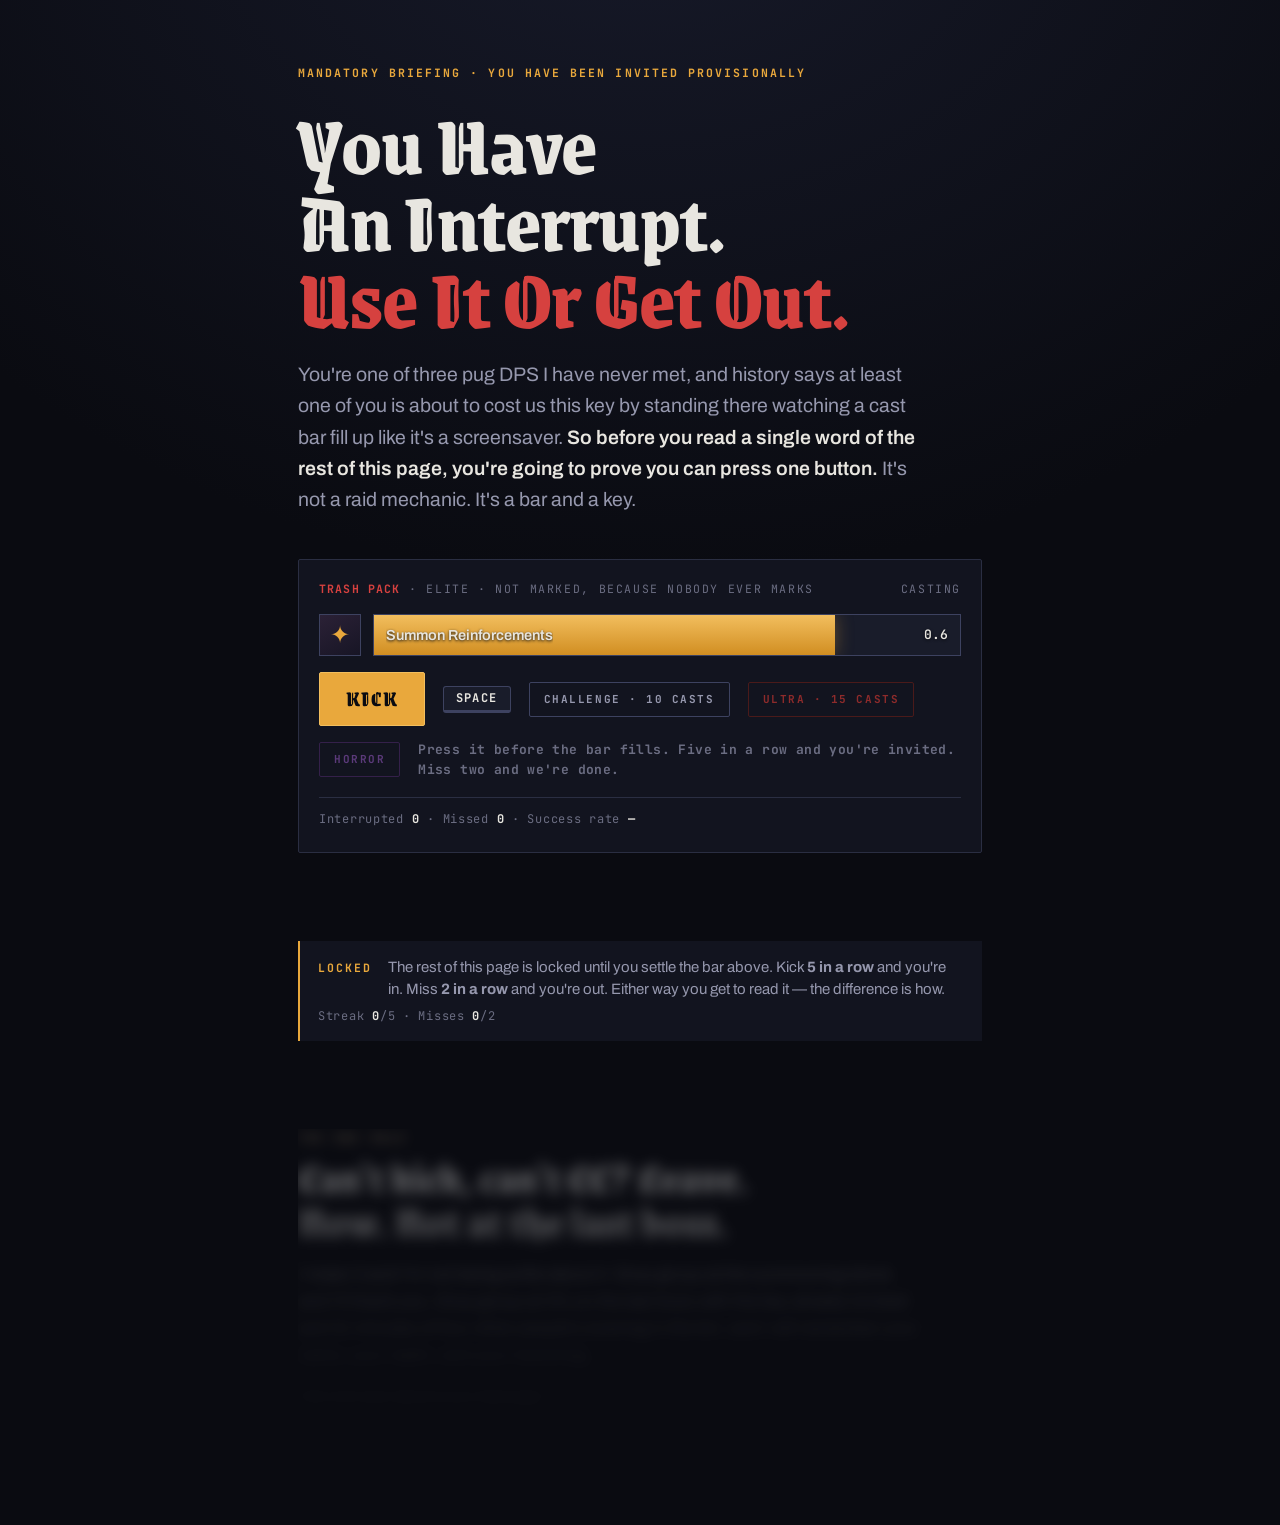
==== kick/index.html @ 60cafc43 "Teleport zvuk na blink maga Original je bio 2.47s ogg - predug za zvuk koji ide na svaki klik, a Saf" ====
<!doctype html>
<html lang="en">
<head>
<meta charset="utf-8">
<meta name="viewport" content="width=device-width, initial-scale=1">
<meta name="robots" content="noindex, nofollow">
<meta name="description" content="Mandatory pre-key briefing for pug DPS. Interrupt the cast bar, learn your kick, or leave the group.">
<meta name="theme-color" content="#0A0B11">
<meta property="og:type" content="website">
<meta property="og:title" content="Kick or Leave">
<meta property="og:description" content="You have an interrupt. Use it or get out. Mandatory pre-key briefing.">
<meta property="og:url" content="https://kai-sol.com/kick/">
<meta name="twitter:card" content="summary">
<title>Kick or Leave</title>
<link rel="preconnect" href="https://fonts.googleapis.com">
<link rel="preconnect" href="https://fonts.gstatic.com" crossorigin>
<link rel="stylesheet" href="https://fonts.googleapis.com/css2?family=Archivo:wght@400;500;600;700&family=Grenze+Gotisch:wght@600;800&family=JetBrains+Mono:wght@400;700&display=swap">

<style>
  :root{
    --ink:#0A0B11;
    --panel:#12141F;
    --panel-2:#191C2A;
    --line:#2A2E42;
    --line-hot:#3D4260;
    --text:#E8E6E0;
    --dim:#9698AE;
    --dimmer:#6B6D82;
    --amber:#E9A83C;
    --red:#D6413F;
    --green:#58C08A;
    --violet:#9A6FE0;

    --display:"Grenze Gotisch", "Trajan Pro", Georgia, serif;
    --body:"Archivo", "Segoe UI", Helvetica, Arial, sans-serif;
    --mono:"JetBrains Mono", "Consolas", ui-monospace, monospace;

    --wrap:74ch;
  }

  *{box-sizing:border-box}

  body{
    margin:0;
    background:
      radial-gradient(120% 80% at 50% -10%, #171A2A 0%, rgba(23,26,42,0) 60%),
      var(--ink);
    color:var(--text);
    font-family:var(--body);
    font-size:17px;
    line-height:1.6;
    -webkit-font-smoothing:antialiased;
  }

  .page{
    max-width:var(--wrap);
    margin:0 auto;
    padding:clamp(28px,6vw,64px) clamp(18px,5vw,28px) 96px;
    display:flex;
    flex-direction:column;
    gap:clamp(52px,9vw,88px);
  }

  .eyebrow{
    font-family:var(--mono);
    font-size:11.5px;
    font-weight:700;
    letter-spacing:.18em;
    text-transform:uppercase;
    color:var(--amber);
    margin:0;
  }

  h1{
    font-family:var(--display);
    font-weight:800;
    font-size:clamp(44px,10.5vw,84px);
    line-height:.92;
    letter-spacing:-.01em;
    text-wrap:balance;
    margin:.28em 0 0;
  }
  h1 .beg{color:var(--red)}

  h2{
    font-family:var(--display);
    font-weight:800;
    font-size:clamp(30px,6vw,44px);
    line-height:1;
    text-wrap:balance;
    margin:0;
  }

  .lede{
    font-size:clamp(17px,2.4vw,19.5px);
    color:var(--dim);
    max-width:58ch;
    margin:1.1em 0 0;
  }
  .lede strong{color:var(--text);font-weight:600}

  p{margin:1em 0 0}
  section > p:first-of-type{margin-top:.9em}

  .sec-head{display:flex;flex-direction:column;gap:.5em}
  .sec-lede{color:var(--dim);max-width:60ch}
  .sec-lede strong{color:var(--text);font-weight:600}

  /* ---------- shared panel chrome (sharp corners, WoW UI frame) ---------- */
  .panel{
    background:var(--panel);
    border:1px solid var(--line);
    border-radius:2px;
  }

  /* ---------- hero cast simulator ---------- */
  .sim{
    margin-top:clamp(30px,6vw,44px);
    padding:20px 20px 22px;
    display:flex;
    flex-direction:column;
    gap:16px;
  }
  .sim.hit{animation:shake .34s cubic-bezier(.36,.07,.19,.97)}
  @keyframes shake{
    10%,90%{transform:translateX(-2px)}
    30%,70%{transform:translateX(4px)}
    50%{transform:translateX(-5px)}
  }

  .caster{
    display:flex;
    align-items:baseline;
    justify-content:space-between;
    gap:14px;
    font-family:var(--mono);
    font-size:11.5px;
    letter-spacing:.14em;
    text-transform:uppercase;
    color:var(--dimmer);
  }
  .caster b{color:var(--red);font-weight:700;letter-spacing:.1em}

  .bar-row{display:flex;align-items:center;gap:12px}

  .glyph{
    flex:0 0 auto;
    width:42px;height:42px;
    border:1px solid var(--line-hot);
    background:linear-gradient(150deg,#2B2136,#171525);
    display:grid;place-items:center;
    font-family:var(--display);
    font-size:24px;
    color:var(--amber);
  }

  .bar{
    position:relative;
    flex:1 1 auto;
    height:42px;
    background:var(--panel-2);
    border:1px solid var(--line-hot);
    overflow:hidden;
  }
  .fill{
    position:absolute;inset:0 auto 0 0;
    width:0%;
    background:linear-gradient(180deg,#F2BE5E,#D18E22);
    box-shadow:0 0 18px rgba(233,168,60,.35);
  }
  .bar-label{
    position:absolute;inset:0;
    display:flex;align-items:center;justify-content:space-between;
    padding:0 12px;
    font-size:14.5px;
    font-weight:600;
    color:var(--text);
    gap:12px;
    text-shadow:0 1px 3px rgba(10,11,17,.95);
  }
  .bar-label .t{font-family:var(--mono);font-variant-numeric:tabular-nums;font-size:13px}
  .bar-label .n{overflow:hidden;text-overflow:ellipsis;white-space:nowrap}

  /* bar states recolor through the same tokens */
  .fill{transition:background .12s linear}
  .sim[data-state="interrupted"] .fill{
    background:linear-gradient(180deg,#6FD5A0,#3E9E6D);
    box-shadow:0 0 18px rgba(88,192,138,.35);
  }
  .sim[data-state="landed"] .fill{
    background:linear-gradient(180deg,#E3625F,#A82A28);
    box-shadow:0 0 22px rgba(214,65,63,.45);
  }
  .sim[data-state="done"] .bar{opacity:.5}
  .sim[data-state="done"] .bar-label{color:var(--dimmer)}
  .sim[data-state="done"] .glyph{opacity:.4}
  .sim[data-state="done"] .kick-btn{
    background:transparent;
    color:var(--dim);
    border-color:var(--line-hot);
    font-size:18px;
  }
  .sim[data-state="done"] .kick-btn:hover{
    background:transparent;
    color:var(--text);
    border-color:var(--amber);
  }

  .sim-foot{
    display:flex;
    flex-wrap:wrap;
    align-items:center;
    gap:14px 18px;
  }

  .kick-btn{
    font-family:var(--display);
    font-weight:800;
    font-size:22px;
    letter-spacing:.04em;
    padding:9px 26px 11px;
    color:#0A0B11;
    background:var(--amber);
    border:1px solid #F2BE5E;
    border-radius:2px;
    cursor:pointer;
    transition:transform .06s ease, background .15s ease;
  }
  .kick-btn:hover{background:#F2BE5E}
  .kick-btn:active{transform:translateY(1px)}
  .kick-btn:focus-visible{outline:2px solid var(--violet);outline-offset:3px}

  .verdict{
    font-family:var(--mono);
    font-size:13px;
    font-weight:700;
    letter-spacing:.03em;
    line-height:1.5;
    color:var(--dimmer);
    flex:1 1 260px;
    min-height:1.5em;
  }
  .verdict.good{color:var(--green)}
  .verdict.bad{color:var(--red)}

  .tally{
    font-family:var(--mono);
    font-size:12px;
    letter-spacing:.06em;
    color:var(--dimmer);
    font-variant-numeric:tabular-nums;
    border-top:1px solid var(--line);
    padding-top:12px;
    margin-top:2px;
  }
  .tally b{color:var(--text);font-weight:700}
  .tally .rate-bad{color:var(--red)}

  kbd{
    display:inline-block;
    font-family:var(--mono);
    font-size:12px;
    font-weight:700;
    letter-spacing:.12em;
    padding:5px 12px 6px;
    color:var(--text);
    background:var(--panel-2);
    border:1px solid var(--line-hot);
    border-bottom-width:3px;
    border-radius:3px;
    line-height:1;
  }

  /* ---------- full-screen fail takeover ---------- */
  .boot{
    position:fixed;
    inset:0;
    z-index:50;
    display:none;
    place-items:center;
    padding:24px;
    background:
      radial-gradient(90% 70% at 50% 40%, rgba(122,20,19,.55) 0%, rgba(10,11,17,.97) 70%),
      var(--ink);
    backdrop-filter:blur(3px);
  }
  .boot.on{display:grid;animation:bootin .22s ease-out}
  @keyframes bootin{from{opacity:0}to{opacity:1}}

  .boot-inner{max-width:56ch;text-align:center}
  .boot-eyebrow{
    font-family:var(--mono);
    font-size:11.5px;
    font-weight:700;
    letter-spacing:.24em;
    text-transform:uppercase;
    color:var(--red);
    margin:0;
  }
  .boot h2{
    font-family:var(--display);
    font-weight:800;
    font-size:clamp(52px,15vw,124px);
    line-height:.86;
    color:#F2605D;
    margin:.16em 0 0;
    text-shadow:0 0 40px rgba(214,65,63,.4);
  }
  .boot p{color:var(--dim);font-size:17px;line-height:1.55;margin:1.1em 0 0}
  .boot p strong{color:var(--text);font-weight:600}
  .boot .small{font-size:14.5px;color:var(--dimmer)}
  .boot-btn{
    margin-top:26px;
    font-family:var(--display);
    font-weight:800;
    font-size:21px;
    letter-spacing:.03em;
    padding:9px 26px 11px;
    color:var(--text);
    background:transparent;
    border:1px solid var(--line-hot);
    border-radius:2px;
    cursor:pointer;
    transition:border-color .15s ease,color .15s ease;
  }
  .boot-btn:hover{border-color:var(--red);color:#F2605D}
  .boot-btn:focus-visible{outline:2px solid var(--violet);outline-offset:3px}

  /* ---------- challenge mode ---------- */
  .chal-btn{
    font-family:var(--mono);
    font-size:11px;
    font-weight:700;
    letter-spacing:.14em;
    text-transform:uppercase;
    padding:9px 14px 10px;
    background:transparent;
    color:var(--dim);
    border:1px solid var(--line-hot);
    border-radius:2px;
    cursor:pointer;
    transition:color .18s ease, border-color .18s ease;
  }
  .chal-btn:hover{color:var(--text);border-color:var(--violet)}
  .chal-btn:focus-visible{outline:2px solid var(--violet);outline-offset:3px}
  .chal-btn.on{color:var(--red);border-color:var(--red)}

  .sim[data-state="waiting"] .bar{opacity:.4}
  .sim[data-state="waiting"] .bar-label{color:var(--dimmer)}
  .sim[data-state="waiting"] .glyph{opacity:.3}

  .boot.chal{
    background:
      radial-gradient(90% 70% at 50% 40%, rgba(70,52,18,.6) 0%, rgba(10,11,17,.97) 70%),
      var(--ink);
  }
  .boot.chal .boot-eyebrow{color:var(--amber)}
  .boot.chal h2{font-size:clamp(40px,11vw,86px)}
  .boot.chal h2.good{color:#7BE0AC;text-shadow:0 0 40px rgba(88,192,138,.4)}
  .boot.chal h2.mid{color:var(--amber);text-shadow:0 0 40px rgba(233,168,60,.4)}
  .boot.chal h2.bad{color:#F2605D;text-shadow:0 0 40px rgba(214,65,63,.4)}
  .boot.chal .boot-btn:hover{border-color:var(--amber);color:var(--amber)}

  .res{
    display:grid;
    grid-template-columns:repeat(4,1fr);
    gap:1px;
    background:var(--line);
    border:1px solid var(--line);
    margin-top:26px;
  }
  .res-cell{
    background:var(--panel);
    padding:14px 10px 15px;
    display:flex;flex-direction:column;gap:5px;
  }
  .res-n{
    font-family:var(--display);
    font-weight:800;
    font-size:clamp(21px,4.4vw,30px);
    line-height:1;
    color:var(--text);
    font-variant-numeric:tabular-nums;
  }
  .res-l{
    font-family:var(--mono);
    font-size:9.5px;
    letter-spacing:.13em;
    text-transform:uppercase;
    color:var(--dimmer);
    line-height:1.4;
  }
  @media (max-width:520px){.res{grid-template-columns:repeat(2,1fr)}}

  .chal-actions{display:flex;flex-wrap:wrap;gap:14px 20px;align-items:center;justify-content:center;margin-top:24px}

  /* ================= ULTRA HARD MODE ================= */
  .ultra-btn{
    font-family:var(--mono);
    font-size:11px;
    font-weight:700;
    letter-spacing:.14em;
    text-transform:uppercase;
    padding:9px 14px 10px;
    background:transparent;
    color:#8E2B2B;
    border:1px solid #4A1A1A;
    border-radius:2px;
    cursor:pointer;
    transition:color .18s ease, border-color .18s ease, box-shadow .18s ease;
  }
  .ultra-btn:hover{color:#F2605D;border-color:var(--red);box-shadow:0 0 18px rgba(214,65,63,.35)}
  .ultra-btn:focus-visible{outline:2px solid var(--red);outline-offset:3px}
  .ultra-btn.on{color:#F2605D;border-color:var(--red);box-shadow:0 0 22px rgba(214,65,63,.5)}

  /* fullscreen clutter + blood */
  #chaos{
    position:fixed;
    inset:0;
    width:100%;height:100%;
    pointer-events:none;
    z-index:40;
    display:none;
  }
  #chaos.on{display:block}

  .bloodv{
    position:fixed;
    inset:0;
    pointer-events:none;
    z-index:41;
    opacity:0;
    transition:opacity .5s ease;
    background:
      radial-gradient(120% 90% at 50% 120%, rgba(120,8,8,.62) 0%, rgba(120,8,8,0) 62%),
      radial-gradient(90% 70% at 10% -10%, rgba(150,10,10,.5) 0%, rgba(150,10,10,0) 60%),
      radial-gradient(90% 70% at 92% -6%, rgba(150,10,10,.45) 0%, rgba(150,10,10,0) 58%);
  }
  .bloodv.on{opacity:var(--blood,0)}

  /* never transform <body>: it would become the containing block for every
     position:fixed element (the pinned bar, blood, heart) and push them off screen */
  body.ultra .page{animation:ultraShake 3.1s ease-in-out infinite}
  @keyframes ultraShake{
    0%,100%{transform:translate(0,0)}
    23%{transform:translate(-1px,1px)}
    47%{transform:translate(1px,-1px)}
    71%{transform:translate(-1px,-1px)}
  }
  body.ultra .sim{
    border-color:#5A1E1E;
    box-shadow:0 0 40px rgba(214,65,63,.22) inset, 0 0 26px rgba(214,65,63,.18);
  }
  body.ultra .glyph{border-color:#7A2626}

  /* the tell: glyph flares just before a cast */
  .glyph.tell{
    animation:tellFlare .26s ease-out;
    border-color:var(--red) !important;
    color:#FF8A86;
  }
  @keyframes tellFlare{
    0%{box-shadow:0 0 0 rgba(214,65,63,0);transform:scale(1)}
    45%{box-shadow:0 0 26px rgba(255,90,86,.95);transform:scale(1.16)}
    100%{box-shadow:0 0 0 rgba(214,65,63,0);transform:scale(1)}
  }

  /* interrupt on cooldown */
  .kick-btn.cd{
    background:#2A1414;
    border-color:#5A1E1E;
    color:#8E2B2B;
    cursor:not-allowed;
    position:relative;
    overflow:hidden;
  }
  .kick-btn.cd::after{
    content:"";
    position:absolute;inset:0;
    background:rgba(214,65,63,.22);
    transform-origin:left;
    animation:cdSweep var(--cd,1.5s) linear forwards;
  }
  @keyframes cdSweep{from{transform:scaleX(1)}to{transform:scaleX(0)}}

  /* wipe takeover */
  .boot.wipe{
    background:
      radial-gradient(85% 65% at 50% 45%, rgba(150,10,10,.72) 0%, rgba(8,3,3,.98) 72%),
      #080303;
  }
  .boot.wipe .boot-eyebrow{color:#F2605D}
  .boot.wipe h2{
    color:#FF4A46;
    font-size:clamp(54px,15vw,132px);
    text-shadow:0 0 60px rgba(255,60,56,.6), 0 0 130px rgba(255,60,56,.3);
  }
  .boot.wipe .boot-btn:hover{border-color:var(--red);color:#FF6B67}
  /* ---------- glitch ---------- */
  body.ultra .bar-label .n{
    text-shadow:1.5px 0 rgba(255,40,40,.85), -1.5px 0 rgba(60,220,255,.7);
    animation:rgbJit .18s steps(2) infinite;
  }
  @keyframes rgbJit{
    0%{text-shadow:1.5px 0 rgba(255,40,40,.85), -1.5px 0 rgba(60,220,255,.7)}
    50%{text-shadow:-2px 0 rgba(255,40,40,.85), 2px 0 rgba(60,220,255,.7)}
  }
  body.ultra .sim{animation:simGlitch 4.3s steps(1) infinite}
  @keyframes simGlitch{
    0%,88%,100%{transform:none;filter:none}
    89%{transform:translateX(-4px) skewX(1.4deg);filter:hue-rotate(-18deg) saturate(1.5)}
    91%{transform:translateX(5px) skewX(-1.6deg)}
    93%{transform:translateX(-2px);filter:invert(.08)}
    95%{transform:none}
  }
  .tear{
    position:fixed;
    left:0;right:0;
    height:0;
    z-index:42;
    pointer-events:none;
    background:linear-gradient(90deg,
      rgba(255,40,40,.22), rgba(60,220,255,.18) 38%, rgba(255,255,255,.12) 62%, rgba(255,40,40,.2));
    mix-blend-mode:screen;
    display:none;
  }
  .tear.on{display:block}

  .drips{
    position:absolute;
    top:0;left:0;right:0;
    height:38vh;
    pointer-events:none;
    opacity:.9;
  }

  /* ================= HORROR MODE ================= */
  .horror-btn{
    font-family:var(--mono);
    font-size:11px;
    font-weight:700;
    letter-spacing:.14em;
    text-transform:uppercase;
    padding:9px 14px 10px;
    background:transparent;
    color:#5B3A7A;
    border:1px solid #34204A;
    border-radius:2px;
    cursor:pointer;
    transition:color .18s ease, border-color .18s ease, box-shadow .18s ease;
  }
  .horror-btn:hover{color:#C79BF0;border-color:#7A4FB0;box-shadow:0 0 20px rgba(122,79,176,.4)}
  .horror-btn:focus-visible{outline:2px solid var(--violet);outline-offset:3px}
  .horror-btn.on{color:#C79BF0;border-color:#8E5ACB;box-shadow:0 0 26px rgba(142,90,203,.55)}

  #voidc{
    position:fixed;
    inset:0;
    width:100%;height:100%;
    pointer-events:none;
    z-index:40;
    display:none;
  }
  #voidc.on{display:block}

  #mirrors{
    position:fixed;
    inset:0;
    pointer-events:none;
    z-index:43;
    display:none;
  }
  #mirrors.on{display:block}
  .mbar{
    position:absolute;
    height:42px;
    background:rgba(18,14,28,.92);
    border:1px solid #4A2E6B;
    overflow:hidden;
    box-shadow:0 0 26px rgba(90,40,150,.35);
  }
  .mbar i{
    position:absolute;
    inset:0 auto 0 0;
    width:0;
    background:linear-gradient(180deg,#8B62C4,#4B2A78);
  }
  .mbar span{
    position:absolute;
    inset:0;
    display:flex;
    align-items:center;
    justify-content:space-between;
    padding:0 12px;
    font-family:var(--body);
    font-size:14px;
    font-weight:600;
    color:#CBB6E4;
    text-shadow:0 1px 3px rgba(0,0,0,.9);
    white-space:nowrap;
    overflow:hidden;
  }
  #mirrors.on .mbar{pointer-events:auto;cursor:crosshair}
  .mbar.flip span{transform:scaleX(-1)}
  .mbar.hitok{border-color:var(--green);box-shadow:0 0 30px rgba(88,192,138,.7)}
  .mbar.hitok i{background:linear-gradient(180deg,#6FD5A0,#3E9E6D)}
  .mbar.hitbad{border-color:var(--red);box-shadow:0 0 30px rgba(214,65,63,.8)}
  .mbar.hitbad i{background:linear-gradient(180deg,#E3625F,#A82A28)}
  #mirrors.flipped{transform:scaleX(-1)}
  .mbar b{
    position:absolute;
    top:-16px;right:0;
    font-family:var(--mono);
    font-size:9px;
    font-weight:400;
    letter-spacing:.14em;
    color:#7A5F9E;
  }
  .mhint{
    position:absolute;
    left:50%;
    top:14px;
    transform:translateX(-50%);
    font-family:var(--mono);
    font-size:11px;
    letter-spacing:.18em;
    text-transform:uppercase;
    color:#8E5ACB;
    text-shadow:0 0 14px rgba(142,90,203,.8);
    white-space:nowrap;
  }

  body.horror{background:#05030A}
  body.horror .sim{
    border-color:#4A2E6B;
    box-shadow:0 0 60px rgba(110,50,180,.28) inset, 0 0 34px rgba(110,50,180,.24);
    transition:transform .9s cubic-bezier(.4,.1,.3,1), opacity .5s ease, filter .5s ease;
    will-change:transform;
  }
  /* pin the cast bar on screen for every timed run — it must never be scrolled away.
     centred with a margin, not a transform, so the .hit shake stays free */
  /* no scrolling mid-run — you cannot lose the bar */
  html.locked, body.locked{overflow:hidden !important}

  /* nothing is selectable mid-run: dragging across the briefing while
     you click bars would smear a selection over the whole page */
  body.locked, body.locked *{
    -webkit-user-select:none;
    -moz-user-select:none;
    -ms-user-select:none;
    user-select:none;
  }
  /* and the game chrome is never selectable, run or not */
  .sim, .mbar, #bigone, #hp, #ach, #mirrors, .boot, .phase, .gate{
    -webkit-user-select:none;
    -moz-user-select:none;
    -ms-user-select:none;
    user-select:none;
  }
  .mbar, .bo-bar{-webkit-user-drag:none}

  body.pinned .sim{
    position:fixed;
    left:50%;
    bottom:16px;
    width:min(580px,94vw);
    margin:0 0 0 calc(min(580px,94vw) / -2);
    z-index:44;
    background:rgba(10,11,17,.975);
    backdrop-filter:blur(3px);
  }
  @media (max-height:620px){
    body.pinned .sim{bottom:6px}
  }

  body.horror .sim{background:rgba(10,7,18,.975)}
  body.pinned .sim{transition:none}

  /* the bar degrades as it goes: still, then moving, then glitching */
  body.st3 .sim .bar-label .n{
    text-shadow:1.6px 0 rgba(255,40,40,.9), -1.6px 0 rgba(60,220,255,.75);
    animation:rgbJit .16s steps(2) infinite;
  }
  body.st3 .sim{border-color:#7A3F6B}
  body.st4 .sim{
    border-color:#8E2B2B;
    animation:simGlitch 2.1s steps(1) infinite;
  }
  body.st4 .sim .bar-label .n{
    text-shadow:2.2px 0 rgba(255,40,40,.95), -2.2px 0 rgba(60,220,255,.8);
    animation:rgbJit .1s steps(2) infinite;
  }
  body.horror .sim[data-state="casting"]{
    border-color:#C79BF0;
    box-shadow:0 0 0 2px rgba(199,155,240,.35), 0 0 60px rgba(160,90,240,.55);
  }
  body.horror .sim-foot,
  body.horror .tally{display:none}
  body.horror .hud{border-top:none;padding-top:6px;margin-top:0}

  body.horror .fill{background:linear-gradient(180deg,#B98CE8,#6A3FA8) !important}
  body.horror .glyph{border-color:#6A3FA8;color:#C79BF0}
  body.horror .kick-btn{background:#9A6FE0;border-color:#B98CE8;color:#0A0611}
  body.horror .kick-btn:hover{background:#B98CE8}

  .page{transition:transform .55s cubic-bezier(.5,0,.3,1), opacity .5s ease, filter .5s ease}
  .page.dimflip{transform:scaleX(-1)}
  .page.dimspin{transform:rotate(180deg)}
  .page.dimskew{transform:skewY(-4deg) scale(1.04)}
  .page.dimfade{opacity:.12;filter:blur(3px)}

  body.horror .bar-label .n{animation:phase 2.7s ease-in-out infinite}
  @keyframes phase{
    0%,100%{opacity:1;letter-spacing:0}
    46%{opacity:.35;letter-spacing:.14em}
  }

  .boot.void{
    background:
      radial-gradient(80% 60% at 50% 45%, rgba(52,14,86,.85) 0%, rgba(3,1,7,.99) 72%),
      #030107;
  }
  .boot.void .boot-eyebrow{color:#8E5ACB}
  .boot.void h2{
    color:#C79BF0;
    font-size:clamp(44px,12vw,104px);
    text-shadow:0 0 60px rgba(160,90,240,.6), 0 0 140px rgba(120,50,200,.35);
  }
  .boot.void .boot-btn:hover{border-color:#8E5ACB;color:#C79BF0}

  /* horror intro */
  .rules{
    list-style:none;
    padding:0;
    margin:22px auto 0;
    max-width:44ch;
    display:flex;
    flex-direction:column;
    gap:9px;
    text-align:left;
  }
  .rules li{
    font-size:15.5px;
    line-height:1.45;
    color:var(--dim);
    padding-left:18px;
    position:relative;
  }
  .rules li::before{
    content:"";
    position:absolute;
    left:0;top:.62em;
    width:6px;height:6px;
    background:#8E5ACB;
  }
  .rules b{color:#C79BF0;font-weight:700}

  .startbtn{
    margin-top:30px;
    font-family:var(--display);
    font-weight:800;
    font-size:clamp(30px,7vw,52px);
    letter-spacing:.06em;
    padding:16px 54px 20px;
    color:#0A0611;
    background:#B98CE8;
    border:1px solid #D9C0F5;
    border-radius:2px;
    cursor:pointer;
    box-shadow:0 0 44px rgba(160,90,240,.5);
    transition:transform .1s ease, box-shadow .25s ease, background .25s ease;
  }
  .startbtn:hover{background:#C79BF0;box-shadow:0 0 70px rgba(180,110,255,.75)}
  .startbtn:active{transform:translateY(2px)}
  .startbtn:focus-visible{outline:2px solid var(--amber);outline-offset:4px}

  .countdown{
    margin-top:24px;
    font-family:var(--display);
    font-weight:800;
    font-size:clamp(84px,24vw,200px);
    line-height:.85;
    color:#C79BF0;
    text-shadow:0 0 70px rgba(160,90,240,.75);
    font-variant-numeric:tabular-nums;
    animation:tickPop .95s ease-out;
  }
  .countdown[hidden]{display:none}
  @keyframes tickPop{
    0%{transform:scale(1.55);opacity:0}
    28%{transform:scale(1);opacity:1}
    100%{transform:scale(.94);opacity:.75}
  }
  .intro-foot{display:flex;flex-wrap:wrap;gap:12px 22px;justify-content:center;margin-top:22px}

  /* friendly / legendary casts */
  .mbar.shield{
    border-color:#8A6A2A;
    border-width:2px;
    background:rgba(30,22,10,.94);
    box-shadow:0 0 26px rgba(200,150,50,.4);
  }
  .mbar.shield i{background:linear-gradient(180deg,#6B5A2E,#3A3018)}
  .mbar.shield span{color:#D8C48A}
  .mbar.shield::before{
    content:"⛨ IMMUNE — DO NOT KICK";
    position:absolute;
    top:-16px;left:0;
    font-family:var(--mono);
    font-size:9px;
    letter-spacing:.13em;
    color:#C8A030;
  }

  /* stage banner */
  .phase{
    position:fixed;
    inset:0;
    z-index:60;
    display:none;
    place-items:center;
    pointer-events:none;
    background:radial-gradient(70% 50% at 50% 50%, rgba(60,10,90,.75) 0%, rgba(3,1,7,.92) 75%);
  }
  .phase.on{display:grid;animation:phaseIn .4s ease-out}
  @keyframes phaseIn{from{opacity:0}to{opacity:1}}
  .phase-inner{text-align:center;padding:20px}
  .phase-k{
    font-family:var(--mono);
    font-size:12px;
    letter-spacing:.4em;
    text-transform:uppercase;
    color:#C79BF0;
    margin:0;
  }
  .phase-t{
    font-family:var(--display);
    font-weight:800;
    font-size:clamp(50px,15vw,150px);
    line-height:.85;
    margin:.1em 0 0;
    color:#E7D2FF;
    text-shadow:0 0 60px rgba(180,110,255,.85), 0 0 140px rgba(140,60,220,.5);
    animation:phasePulse 1.6s ease-in-out infinite;
  }
  @keyframes phasePulse{
    0%,100%{transform:scale(1)}
    50%{transform:scale(1.045)}
  }
  .phase-s{
    margin-top:18px;
    font-size:clamp(16px,2.6vw,19px);
    line-height:1.5;
    color:#B9A6D0;
    max-width:46ch;
    margin-left:auto;margin-right:auto;
  }
  .phase-s b{color:#F0C868}

  .hud{
    display:flex;
    flex-wrap:wrap;
    gap:8px 18px;
    font-family:var(--mono);
    font-size:11px;
    letter-spacing:.08em;
    color:var(--dimmer);
    font-variant-numeric:tabular-nums;
    border-top:1px solid var(--line);
    padding-top:12px;
    margin-top:2px;
  }
  .hud b{color:var(--text);font-weight:700}
  .hud .ph{color:#C79BF0}
  .hud[hidden]{display:none}

  /* final stage bar types */
  .mbar.k-red{border-color:#E04B47;box-shadow:0 0 26px rgba(224,75,71,.55)}
  .mbar.k-red i{background:linear-gradient(180deg,#F0716D,#A82A28)}
  .mbar.k-red::before{content:"FAST — KICK NOW";color:#F0716D}

  .mbar.k-norm::before{content:"CASTING";color:#B49BD8}

  .mbar.k-legend{
    border-color:#E9A83C;
    border-width:2px;
    box-shadow:0 0 34px rgba(233,168,60,.55);
    background:rgba(30,24,10,.94);
  }
  .mbar.k-legend i{background:linear-gradient(180deg,#F7D98C,#B87F1E)}
  .mbar.k-legend span{color:#F5E1AE}
  .mbar.k-legend::before{content:"LEGENDARY — KICK TWICE";color:#F2C877;font-weight:700}
  .mbar.k-legend[data-left="1"]::before{content:"BUBBLE DOWN — KICK IT AGAIN";color:#FFE9B8}

  /* the bubble: a divine shield sphere while it blinks away */
  .mbar.bubbled{
    border-color:#FFF0C4;
    box-shadow:0 0 0 6px rgba(255,224,140,.28), 0 0 60px rgba(255,214,110,.85);
    filter:brightness(1.5);
  }
  .mbar.bubbled i{opacity:.35}

  /* friendly — an ally. never kick it. */
  .mbar.k-friend{
    border-color:#4FD98A;
    border-style:dashed;
    border-width:2px;
    background:rgba(10,32,20,.9);
    box-shadow:0 0 22px rgba(79,217,138,.3);
    cursor:not-allowed;
    opacity:.92;
  }
  .mbar.k-friend i{background:linear-gradient(180deg,#7FE8AC,#2F8A57);opacity:.55}
  .mbar.k-friend span{color:#B6F2D0}
  .mbar.k-friend::after{
    content:"✚";
    position:absolute;
    right:8px;top:50%;
    transform:translateY(-50%);
    font-size:17px;
    color:#7FE8AC;
    opacity:.9;
  }
  .mbar.k-friend::before{
    content:"✚ FRIENDLY — DO NOT KICK";
    color:#7FE8AC;
    font-weight:700;
  }

  .mbar.k-red::before,.mbar.k-norm::before,
  .mbar.k-legend::before,.mbar.k-friend::before{
    position:absolute;
    top:-16px;left:0;
    font-family:var(--mono);
    font-size:9px;
    letter-spacing:.13em;
    white-space:nowrap;
  }

  /* ---------- 1 HP heart ---------- */
  #hp{
    position:fixed;
    top:16px;left:16px;
    z-index:46;
    display:none;
    align-items:center;
    gap:11px;
    pointer-events:none;
    transition:top .85s cubic-bezier(.5,0,.2,1),
               left .85s cubic-bezier(.5,0,.2,1),
               transform .85s cubic-bezier(.5,0,.2,1);
  }
  #hp.on{display:flex}
  /* on the intro the heart sits above the copy, never on top of it */
  #hp.center{
    top:64px;left:50%;
    transform:translateX(-50%) scale(1.45);
    z-index:52;
    flex-direction:column;
    gap:10px;
    text-align:center;
  }
  #hp.center .hp-label{font-size:11px;letter-spacing:.18em}
  /* during the transition the heart has to sit in front of the banner */
  #hp.front{z-index:62}
  #hp.front.center{top:50%;transform:translate(-50%,-50%) scale(1.9)}
  #hintro .boot-inner{padding-top:118px}
  .boot{overflow-y:auto}
  @media (max-height:760px){
    #hp.center{top:42px;transform:translateX(-50%) scale(1.15)}
    #hintro .boot-inner{padding-top:86px}
  }
  .hp-art{position:relative;width:58px;height:58px}
  .hp-art svg{position:absolute;inset:0;width:58px;height:58px;overflow:visible}

  .hp-heart path{
    fill:#D6413F;
    stroke:#FF8A86;
    stroke-width:2;
    filter:drop-shadow(0 0 12px rgba(214,65,63,.75));
    transform-origin:50% 55%;
    animation:beat 1.15s ease-in-out infinite;
  }
  @keyframes beat{
    0%,100%{transform:scale(1)}
    14%{transform:scale(1.16)}
    28%{transform:scale(1)}
    42%{transform:scale(1.09)}
    56%{transform:scale(1)}
  }

  .hp-crack{opacity:0;stroke:#3A0808;stroke-width:2.2;fill:none;stroke-linecap:round}
  /* blade points down-left into the heart, handle up-right */
  .hp-knife{opacity:0;transform:translate(52px,-60px) rotate(225deg);transform-origin:50% 50%}
  .hp-blood{opacity:0}

  .hp-label{
    font-family:var(--mono);
    font-size:10.5px;
    font-weight:700;
    letter-spacing:.16em;
    text-transform:uppercase;
    color:var(--red);
    line-height:1.5;
    text-shadow:0 0 12px rgba(214,65,63,.6);
  }
  .hp-label span{display:block;color:var(--dimmer);font-weight:400;letter-spacing:.1em}

  /* stabbed */
  #hp.dead .hp-heart path{
    fill:#5A1416;
    stroke:#8E2B2B;
    animation:none;
    filter:drop-shadow(0 0 6px rgba(0,0,0,.8));
    transform:scale(.94);
    transition:fill .5s ease, transform .5s ease;
  }
  #hp.dead .hp-crack{opacity:1;transition:opacity .25s ease .28s}
  #hp.dead .hp-blood{opacity:1;animation:bleed 1.1s ease-out .3s forwards}
  #hp.dead .hp-knife{
    opacity:1;
    animation:plunge .3s cubic-bezier(.5,-0.3,.4,1.4) forwards;
  }
  #hp.dead .hp-label{color:#8E2B2B;text-shadow:none}
  @keyframes plunge{
    0%{opacity:0;transform:translate(52px,-60px) rotate(225deg)}
    60%{opacity:1}
    100%{opacity:1;transform:translate(17px,-22px) rotate(225deg)}
  }
  @keyframes bleed{
    0%{transform:scaleY(0);opacity:.9}
    100%{transform:scaleY(1);opacity:.85}
  }
  .hp-blood rect{transform-origin:top center}

  #hp.dead:not(.center){animation:hpJolt .34s ease-out}
  @keyframes hpJolt{
    0%{transform:translate(0,0)}
    25%{transform:translate(-4px,3px)}
    55%{transform:translate(4px,-2px)}
    100%{transform:translate(0,0)}
  }

  /* mages — they blink away when you reach for them */
  .mbar.mage{border-color:#3FA9D8;box-shadow:0 0 26px rgba(63,169,216,.45)}
  .mbar.mage i{background:linear-gradient(180deg,#7FD3F0,#2A7CA8)}
  .mbar.mage span{color:#BFE6F5}
  .mbar.mage::before{
    content:"MAGE — " attr(data-esc) " BLINKS LEFT";
    color:#7FD3F0;
  }
  .mbar.grand{
    border-color:#C79BF0;
    border-width:2px;
    height:52px;
    box-shadow:0 0 40px rgba(160,90,240,.6);
    background:rgba(24,12,40,.95);
  }
  .mbar.grand i{background:linear-gradient(180deg,#D9B6FF,#6A3FA8)}
  .mbar.grand span{color:#E7D2FF;font-size:15.5px}
  .mbar.grand::before{
    content:"GRAND MAGE — " attr(data-esc) " BLINKS LEFT";
    color:#D9B6FF;
    font-weight:700;
  }
  .mbar.mage.spent,.mbar.grand.spent{
    border-color:var(--green);
    box-shadow:0 0 30px rgba(88,192,138,.6);
  }
  .mbar.mage.spent::before,.mbar.grand.spent::before{
    content:"OUT OF BLINKS — KICK IT";
    color:#6FD5A0;
  }
  .mbar.mage::before,.mbar.grand::before{
    position:absolute;
    top:-16px;left:0;
    font-family:var(--mono);
    font-size:9px;
    letter-spacing:.13em;
    white-space:nowrap;
  }

  /* ---------- steam-style achievement ---------- */
  #ach{
    position:fixed;
    right:18px;bottom:18px;
    z-index:70;
    display:flex;
    align-items:center;
    gap:13px;
    padding:13px 18px 13px 14px;
    min-width:290px;
    background:linear-gradient(180deg,#2A3F5A,#16202E);
    border:1px solid #4E6B8C;
    border-radius:3px;
    box-shadow:0 10px 34px rgba(0,0,0,.65), 0 0 0 1px rgba(255,255,255,.05) inset;
    transform:translateY(150%);
    opacity:0;
    pointer-events:none;
    transition:transform .55s cubic-bezier(.2,.9,.25,1), opacity .35s ease;
  }
  #ach.on{transform:translateY(0);opacity:1}
  .ach-ico{
    flex:0 0 auto;
    width:44px;height:44px;
    display:grid;place-items:center;
    background:linear-gradient(150deg,#F0C868,#9A6B1E);
    border:1px solid #FFE0A0;
    border-radius:2px;
    font-size:22px;
    line-height:1;
  }
  .ach-txt{display:flex;flex-direction:column;gap:3px;min-width:0}
  .ach-k{
    font-family:var(--body);
    font-size:11px;
    font-weight:600;
    letter-spacing:.08em;
    color:#9FC0DE;
  }
  .ach-n{
    font-family:var(--body);
    font-size:15.5px;
    font-weight:700;
    color:#FFFFFF;
    line-height:1.2;
  }
  .ach-s{font-family:var(--body);font-size:12px;color:#A8BCCE;line-height:1.35}

  /* ---------- final stage: one caster, twenty seconds ---------- */
  #bigone{
    position:fixed;
    left:50%;top:42%;
    transform:translate(-50%,-50%);
    width:min(620px,92vw);
    z-index:42;
    display:none;
    flex-direction:column;
    gap:14px;
    align-items:center;
  }
  #bigone.on{display:flex}

  .bo-name{
    font-family:var(--display);
    font-weight:800;
    font-size:clamp(26px,5vw,44px);
    line-height:1;
    color:#E7D2FF;
    text-shadow:0 0 40px rgba(180,110,255,.7);
    text-align:center;
  }
  .bo-bar{
    position:relative;
    width:100%;
    height:74px;
    background:#150C22;
    border:2px solid #8E5ACB;
    box-shadow:0 0 50px rgba(142,90,203,.55);
    overflow:hidden;
    cursor:crosshair;
  }
  .bo-fill{
    position:absolute;inset:0 auto 0 0;
    width:0%;
    background:linear-gradient(180deg,#C79BF0,#5B2E96);
  }
  .bo-lab{
    position:absolute;inset:0;
    display:flex;align-items:center;justify-content:center;
    font-family:var(--mono);
    font-size:15px;
    font-weight:700;
    letter-spacing:.22em;
    text-transform:uppercase;
    color:#F2E7FF;
    text-shadow:0 2px 6px rgba(0,0,0,.9);
  }
  .bo-bar.kicked{animation:boFlash .1s linear}
  @keyframes boFlash{
    0%{box-shadow:0 0 0 3px rgba(255,255,255,.85), 0 0 60px rgba(199,155,240,.9)}
    100%{box-shadow:0 0 50px rgba(142,90,203,.55)}
  }

  .bo-meta{
    display:flex;
    align-items:baseline;
    justify-content:space-between;
    width:100%;
    gap:20px;
    font-family:var(--mono);
    font-size:11px;
    letter-spacing:.16em;
    text-transform:uppercase;
    color:var(--dimmer);
  }
  .bo-count{
    font-family:var(--display);
    font-weight:800;
    font-size:clamp(40px,9vw,74px);
    line-height:.9;
    color:var(--gold, #E9A83C);
    font-variant-numeric:tabular-nums;
    text-shadow:0 0 34px rgba(233,168,60,.5);
  }
  .bo-count.hit{color:#7BE0AC;text-shadow:0 0 34px rgba(88,192,138,.6)}
  .bo-clock{
    font-family:var(--display);
    font-weight:800;
    font-size:clamp(34px,7vw,58px);
    line-height:.9;
    color:#F2605D;
    font-variant-numeric:tabular-nums;
  }
  .bo-clock.calm{color:var(--dim)}
  .bo-nums{display:flex;align-items:flex-end;justify-content:space-between;width:100%;gap:18px}
  .bo-nums span{display:block}
  .bo-cap{font-family:var(--mono);font-size:10px;letter-spacing:.15em;text-transform:uppercase;color:var(--dimmer)}

  .mbar.blink{animation:tp .26s ease-out}
  @keyframes tp{
    0%{opacity:.15;filter:blur(6px) brightness(2.4)}
    55%{opacity:.5;filter:blur(2px) brightness(1.5)}
    100%{opacity:1;filter:none}
  }

  @media (prefers-reduced-motion:reduce){
    .page{transition:none}
    .page.dimflip,.page.dimspin,.page.dimskew{transform:none}
    body.horror .sim{transition:none}
    .countdown{animation:none}
  }

  /* win variant of the same takeover */
  .boot.win{
    background:
      radial-gradient(90% 70% at 50% 40%, rgba(18,92,60,.55) 0%, rgba(10,11,17,.97) 70%),
      var(--ink);
  }
  .boot.win .boot-eyebrow{color:var(--green)}
  .boot.win h2{color:#6FD5A0;text-shadow:0 0 40px rgba(88,192,138,.4)}
  .boot.win .boot-btn:hover{border-color:var(--green);color:#6FD5A0}

  /* ---------- gate ---------- */
  .gate{
    padding:15px 18px;
    border-left:2px solid var(--amber);
    background:var(--panel);
    display:flex;
    flex-wrap:wrap;
    align-items:baseline;
    gap:6px 16px;
  }
  .gate-label{
    font-family:var(--mono);
    font-size:11.5px;
    font-weight:700;
    letter-spacing:.18em;
    text-transform:uppercase;
    color:var(--amber);
  }
  .gate-text{color:var(--dim);font-size:15px;line-height:1.5;flex:1 1 260px}
  .gate-prog{
    font-family:var(--mono);
    font-size:12px;
    letter-spacing:.06em;
    color:var(--dimmer);
    font-variant-numeric:tabular-nums;
    width:100%;
  }
  .gate-prog b{color:var(--text);font-weight:700}
  .gate.done{border-left-color:var(--green)}
  .gate.done .gate-label{color:var(--green)}

  .gated{
    display:flex;
    flex-direction:column;
    gap:clamp(52px,9vw,88px);
    transition:filter .55s ease, opacity .55s ease;
  }
  .gated.locked{
    filter:blur(7px) saturate(.35);
    opacity:.4;
    max-height:300px;
    overflow:hidden;
    pointer-events:none;
    user-select:none;
    -webkit-mask-image:linear-gradient(#000 15%, transparent 95%);
    mask-image:linear-gradient(#000 15%, transparent 95%);
  }

  /* ---------- the rule ---------- */
  .rule-body{max-width:62ch}
  .rule-body p{color:var(--dim)}
  .rule-body strong{color:var(--text);font-weight:600}

  .stakes{
    margin-top:26px;
    padding:18px 20px;
    border-left:2px solid var(--red);
    background:var(--panel);
    font-size:19px;
    line-height:1.5;
  }

  /* ---------- combat log ---------- */
  .log{
    margin-top:26px;
    padding:16px 18px;
    font-family:var(--mono);
    font-size:12.5px;
    line-height:1.85;
    overflow-x:auto;
    white-space:nowrap;
    color:var(--dimmer);
  }
  .log .ts{color:#4E5068}
  .log .miss{color:var(--red)}
  .log .ok{color:var(--green)}
  .log .end{color:var(--amber)}
  .log .say{color:var(--violet)}

  /* ---------- class table ---------- */
  .grid{
    margin-top:28px;
    display:grid;
    grid-template-columns:repeat(auto-fill,minmax(214px,1fr));
    gap:10px;
  }
  .cls{
    --c:var(--text);
    background:var(--panel);
    border:1px solid var(--line);
    border-radius:2px;
    padding:13px 14px 14px;
    display:flex;
    flex-direction:column;
    gap:7px;
  }
  .cls-name{
    font-family:var(--body);
    font-size:12px;
    font-weight:700;
    letter-spacing:.15em;
    text-transform:uppercase;
    color:var(--c);
    display:flex;align-items:center;gap:8px;
  }
  .cls-name::before{
    content:"";
    width:8px;height:8px;
    background:var(--c);
    flex:0 0 auto;
  }
  .cls-spell{
    font-family:var(--display);
    font-weight:600;
    font-size:23px;
    line-height:1.05;
    color:var(--text);
  }
  .cls-cd{
    font-family:var(--mono);
    font-size:11.5px;
    letter-spacing:.08em;
    color:var(--dimmer);
    font-variant-numeric:tabular-nums;
  }
  .cls-note{font-size:13.5px;line-height:1.45;color:var(--dim);margin:0}
  .cls.excused .cls-spell{color:var(--dimmer)}

  /* ---------- two-column term lists ---------- */
  .deflist{
    margin-top:26px;
    display:flex;
    flex-direction:column;
    border-top:1px solid var(--line);
  }
  .def-item{
    display:grid;
    grid-template-columns:minmax(130px,1fr) 2.2fr;
    gap:6px 22px;
    padding:14px 2px;
    border-bottom:1px solid var(--line);
    align-items:baseline;
  }
  .def-term{
    font-family:var(--mono);
    font-size:12px;
    font-weight:700;
    letter-spacing:.14em;
    text-transform:uppercase;
    color:var(--violet);
  }
  .def-term.excuse{
    color:var(--red);
    text-transform:none;
    letter-spacing:.02em;
    font-size:13px;
    text-decoration:line-through;
    text-decoration-thickness:1px;
  }
  .def-body{color:var(--dim);font-size:15.5px;line-height:1.5}
  @media (max-width:520px){.def-item{grid-template-columns:1fr}}

  /* ---------- pledge ---------- */
  .pledge{padding:22px 22px 24px;display:flex;flex-direction:column;gap:4px}
  .oath{
    display:flex;
    gap:13px;
    align-items:flex-start;
    padding:12px 0;
    border-bottom:1px solid var(--line);
    cursor:pointer;
    font-size:16px;
    line-height:1.45;
    color:var(--dim);
    transition:color .15s ease;
  }
  .oath:hover{color:var(--text)}
  .oath input{
    appearance:none;
    flex:0 0 auto;
    width:19px;height:19px;
    margin:2px 0 0;
    border:1px solid var(--line-hot);
    background:var(--panel-2);
    border-radius:1px;
    cursor:pointer;
    display:grid;place-items:center;
  }
  .oath input:checked{background:var(--green);border-color:var(--green)}
  .oath input:checked::after{
    content:"";
    width:5px;height:10px;
    border:solid #0A0B11;
    border-width:0 2.5px 2.5px 0;
    transform:translateY(-1px) rotate(43deg);
  }
  .oath input:focus-visible{outline:2px solid var(--violet);outline-offset:2px}
  .oath:has(input:checked){color:var(--text)}

  .ready-row{display:flex;flex-wrap:wrap;align-items:center;gap:14px 20px;margin-top:20px}
  .ready-btn{
    font-family:var(--display);
    font-weight:800;
    font-size:24px;
    letter-spacing:.03em;
    padding:10px 30px 12px;
    color:#0A0B11;
    background:var(--green);
    border:1px solid #6FD5A0;
    border-radius:2px;
    cursor:pointer;
  }
  .ready-btn:disabled{
    background:var(--panel-2);
    border-color:var(--line);
    color:var(--dimmer);
    cursor:not-allowed;
  }
  .ready-btn:focus-visible{outline:2px solid var(--violet);outline-offset:3px}

  .bail{
    background:none;
    border:none;
    padding:0;
    font-family:var(--body);
    font-size:14.5px;
    color:var(--dimmer);
    text-decoration:underline;
    text-underline-offset:3px;
    cursor:pointer;
  }
  .bail:hover{color:var(--red)}
  .bail:focus-visible{outline:2px solid var(--violet);outline-offset:3px}

  .result{
    margin-top:20px;
    padding:18px 20px;
    border:1px solid var(--line-hot);
    border-radius:2px;
    background:var(--panel-2);
  }
  .result[hidden]{display:none}
  .result h3{
    font-family:var(--display);
    font-weight:800;
    font-size:28px;
    line-height:1;
    margin:0 0 .4em;
  }
  .result.pass h3{color:var(--green)}
  .result.out h3{color:var(--red)}
  .result p{color:var(--dim);margin:.3em 0 0;font-size:15.5px}

  footer{
    border-top:1px solid var(--line);
    padding-top:22px;
    font-family:var(--mono);
    font-size:12px;
    line-height:1.9;
    letter-spacing:.04em;
    color:var(--dimmer);
  }
  footer b{color:var(--dim);font-weight:400}

  @media (prefers-reduced-motion:reduce){
    *{animation-duration:.001ms !important;transition-duration:.001ms !important}
  }
</style>
</head>
<body>


<div class="page">

  <header>
    <p class="eyebrow">Mandatory briefing · you have been invited provisionally</p>
    <h1>You Have An Interrupt.<br><span class="beg">Use It Or Get Out.</span></h1>
    <p class="lede">You're one of three pug DPS I have never met, and history says at least one of you is about to cost us this key by standing there watching a cast bar fill up like it's a screensaver. <strong>So before you read a single word of the rest of this page, you're going to prove you can press one button.</strong> It's not a raid mechanic. It's a bar and a key.</p>

    <div class="sim panel" id="sim" data-state="idle">
      <div class="caster">
        <span><b>Trash Pack</b> · elite · not marked, because nobody ever marks</span>
        <span id="simTag">casting</span>
      </div>

      <div class="bar-row">
        <div class="glyph" aria-hidden="true">✦</div>
        <div class="bar" role="progressbar" aria-label="Enemy cast bar" aria-valuemin="0" aria-valuemax="100" aria-valuenow="0" id="bar">
          <div class="fill" id="fill"></div>
          <div class="bar-label">
            <span class="n" id="spellName">Shadow Bolt Volley</span>
            <span class="t" id="timer">2.2</span>
          </div>
        </div>
      </div>

      <div class="sim-foot">
        <button class="kick-btn" id="kickBtn" type="button">KICK</button>
        <kbd>SPACE</kbd>
        <button class="chal-btn" id="chalStart" type="button">Challenge · 10 casts</button>
        <button class="ultra-btn" id="ultraStart" type="button">Ultra · 15 casts</button>
        <button class="horror-btn" id="horrorStart" type="button">Horror</button>
        <span class="verdict" id="verdict">Press it before the bar fills. Five in a row and you're invited. Miss two and we're done.</span>
      </div>

      <p class="tally" id="tally">Interrupted <b>0</b> · Missed <b>0</b> · Success rate <b>—</b></p>
      <p class="hud" id="hud" hidden></p>
    </div>
  </header>

  <div class="gate" id="gate">
    <span class="gate-label" id="gateLabel">Locked</span>
    <span class="gate-text" id="gateText">The rest of this page is locked until you settle the bar above. Kick <strong>5 in a row</strong> and you're in. Miss <strong>2 in a row</strong> and you're out. Either way you get to read it — the difference is how.</span>
    <span class="gate-prog" id="gateProg">Streak <b>0</b>/5 · Misses <b>0</b>/2</span>
  </div>

  <div class="gated locked" id="gated" aria-hidden="true">

  <section>
    <div class="sec-head">
      <p class="eyebrow">The one rule</p>
      <h2>Can't kick, can't CC? Leave. Now. Not at the last boss.</h2>
    </div>

    <div class="rule-body">
      <p>I mean it and I'm not being polite about it. Drop group at the summoning stone and I'll thank you. Drop group at 4% on the last boss with the key already bricked and 31 minutes of four other people's evening in the bin, and I will remember your name, your realm, and your transmog.</p>
      <p><strong>I do not care about your damage.</strong> I have never once looked at a wipe and thought "man, if that Warlock had 40k more DPS." I have looked at a wipe four hundred times and thought "nobody pressed the button."</p>
      <p>You can be a title player. Rank 1 on your spec, world ranked, the whole CV. If you don't kick, you're a very well-geared spectator, and I'd rather bring a Fury Warrior who has never seen the dungeon but knows what Pummel does.</p>

      <p class="stakes">One interrupt is worth more than every cooldown you own, because a dead healer does zero HPS — and about four seconds after that, you're doing zero DPS.</p>
    </div>

    <div class="log panel" aria-label="Combat log from last night's key">
      <div><span class="ts">[22:14:03]</span> Pull started. Timer: 3:41 remaining. Everything is fine.</div>
      <div><span class="ts">[22:14:09]</span> Trash Pack begins casting <b>Shadow Bolt Volley</b>. (Kickable. Very kickable. Extremely kickable.)</div>
      <div><span class="ts">[22:14:11]</span> <span class="miss">Shadow Bolt Volley — NOT INTERRUPTED.</span> Three interrupts available. Zero used.</div>
      <div><span class="ts">[22:14:11]</span> <span class="miss">Healer dies.</span></div>
      <div><span class="ts">[22:14:13]</span> <span class="say">Hunter:</span> "heals??"</div>
      <div><span class="ts">[22:14:14]</span> Mage uses Ice Block. Mage dies 6 sec later anyway.</div>
      <div><span class="ts">[22:14:16]</span> <span class="say">Warlock:</span> "kick was cd"</div>
      <div><span class="ts">[22:14:16]</span> Warlock's interrupt: <b>off cooldown for 47 seconds.</b></div>
      <div><span class="ts">[22:14:22]</span> <span class="ok">Rogue interrupts Shadow Bolt Volley.</span> Everyone is already dead. Well done.</div>
      <div><span class="ts">[22:14:31]</span> <span class="say">Hunter:</span> "tank pulled too much"</div>
      <div><span class="ts">[22:14:39]</span> <span class="end">Key depleted. +12 → +11.</span></div>
      <div><span class="ts">[22:14:41]</span> Hunter has left the group.</div>
      <div><span class="ts">[22:14:41]</span> Hunter's damage: 1st. Hunter's interrupts: <b>0</b>.</div>
    </div>
  </section>

  <section>
    <div class="sec-head">
      <p class="eyebrow">Step one · find yours</p>
      <h2>Every class has one. Including yours.</h2>
    </div>
    <p class="sec-lede">Find your class. Put that spell on a key your thumb reaches without thinking. Not page 2 of your bars. Not a macro you've never pressed. Not <em>"I know where it is"</em> — you don't, or we wouldn't be here.</p>

    <div class="grid">
      <div class="cls" style="--c:#C41E3A">
        <div class="cls-name">Death Knight</div>
        <div class="cls-spell">Mind Freeze</div>
        <div class="cls-cd">15s cooldown</div>
        <p class="cls-note">Costs runic power you were about to waste on a Death Coil anyway.</p>
      </div>
      <div class="cls" style="--c:#A330C9">
        <div class="cls-name">Demon Hunter</div>
        <div class="cls-spell">Disrupt</div>
        <div class="cls-cd">15s cooldown</div>
        <p class="cls-note">You press double jump 40 times a pull and Disrupt zero. Reallocate.</p>
      </div>
      <div class="cls" style="--c:#FF7C0A">
        <div class="cls-name">Druid</div>
        <div class="cls-spell">Skull Bash</div>
        <div class="cls-cd">15s · Solar Beam 60s (Balance)</div>
        <p class="cls-note">Solar Beam silences the entire pack. Boomies have had it for 15 years and still open with Starfire.</p>
      </div>
      <div class="cls" style="--c:#33937F">
        <div class="cls-name">Evoker</div>
        <div class="cls-spell">Quell</div>
        <div class="cls-cd">40s cooldown</div>
        <p class="cls-note">Long CD means you get to be picky. That is not the same as being exempt.</p>
      </div>
      <div class="cls" style="--c:#AAD372">
        <div class="cls-name">Hunter</div>
        <div class="cls-spell">Counter Shot</div>
        <div class="cls-cd">24s · Muzzle 15s (Survival)</div>
        <p class="cls-note">Ranged. You don't even have to walk. Hunters miss the most kicks in this game and it is not close.</p>
      </div>
      <div class="cls" style="--c:#3FC7EB">
        <div class="cls-name">Mage</div>
        <div class="cls-spell">Counterspell</div>
        <div class="cls-cd">24s cooldown</div>
        <p class="cls-note">Locks the school for 6 sec. The best interrupt in the game, owned by the class most likely to be Ice Blocked in a corner typing "sry".</p>
      </div>
      <div class="cls" style="--c:#00FF98">
        <div class="cls-name">Monk</div>
        <div class="cls-spell">Spear Hand Strike</div>
        <div class="cls-cd">15s cooldown</div>
        <p class="cls-note">You are standing directly on top of the cast bar. Physically. Press it.</p>
      </div>
      <div class="cls" style="--c:#F48CBA">
        <div class="cls-name">Paladin</div>
        <div class="cls-spell">Rebuke</div>
        <div class="cls-cd">15s cooldown</div>
        <p class="cls-note">A kick, a stun, a blind and a bubble. If a caster gets a spell off next to you it's personal.</p>
      </div>
      <div class="cls excused" style="--c:#FFFFFF">
        <div class="cls-name">Priest</div>
        <div class="cls-spell">Silence</div>
        <div class="cls-cd">45s · Shadow only</div>
        <p class="cls-note">Holy and Disc: genuinely no interrupt. You are the only excused player in the game. Everyone else, sit down.</p>
      </div>
      <div class="cls" style="--c:#FFF468">
        <div class="cls-name">Rogue</div>
        <div class="cls-spell">Kick</div>
        <div class="cls-cd">15s cooldown</div>
        <p class="cls-note">The spell is named Kick. This website is named after your button. There is no deeper hint available.</p>
      </div>
      <div class="cls" style="--c:#0070DD">
        <div class="cls-name">Shaman</div>
        <div class="cls-spell">Wind Shear</div>
        <div class="cls-cd">12s cooldown</div>
        <p class="cls-note">Shortest interrupt in the game. If you miss one you are actively choosing to.</p>
      </div>
      <div class="cls" style="--c:#8788EE">
        <div class="cls-name">Warlock</div>
        <div class="cls-spell">Spell Lock</div>
        <div class="cls-cd">24s · Felhunter</div>
        <p class="cls-note">Yes it's on the pet. Yes that means the Felhunter. No, "but Imp damage" is not a sentence I'm hearing tonight.</p>
      </div>
      <div class="cls" style="--c:#C69B6D">
        <div class="cls-name">Warrior</div>
        <div class="cls-spell">Pummel</div>
        <div class="cls-cd">15s cooldown</div>
        <p class="cls-note">Free. Instant. Unchanged since 2004. There has never been a valid reason to miss one.</p>
      </div>
    </div>
  </section>

  <section>
    <div class="sec-head">
      <p class="eyebrow">Step two · when your kick is down</p>
      <h2>"Kick CD" is not a personality.</h2>
    </div>
    <p class="sec-lede">It's the start of a sentence, not the end of one. The cast still has to stop, and every one of these stops it:</p>

    <div class="deflist">
      <div class="def-item">
        <span class="def-term">Stun</span>
        <span class="def-body">Stops the cast, buys four seconds. Most of you own one and have never pressed it outside a duel.</span>
      </div>
      <div class="def-item">
        <span class="def-term">Fear / Blind</span>
        <span class="def-body">Stops the cast, moves the mob. Great on the edge of a pack. Career-ending in the middle of one. Aim.</span>
      </div>
      <div class="def-item">
        <span class="def-term">Sheep / Hex</span>
        <span class="def-body">For the second caster. At the pull. Not after it has already cast twice and killed someone.</span>
      </div>
      <div class="def-item">
        <span class="def-term">Grip / Knock</span>
        <span class="def-body">Death Grip, Typhoon, Ring of Peace. Free interrupts that 90% of pugs forget exist.</span>
      </div>
      <div class="def-item">
        <span class="def-term">Rotate</span>
        <span class="def-body">Three DPS with 15-second kicks covers literally every cast in the dungeon. Nobody has to call it. Just don't all press it on the same one and then all be on CD for the next one — which is exactly what you're going to do.</span>
      </div>
    </div>
  </section>

  <section>
    <div class="sec-head">
      <p class="eyebrow">Step three · pre-emptive rebuttals</p>
      <h2>Things you will not be typing tonight.</h2>
    </div>
    <p class="sec-lede">I've heard all of them. Save yourself the keystrokes.</p>

    <div class="deflist">
      <div class="def-item">
        <span class="def-term excuse">"kick cd"</span>
        <span class="def-body">Your kick is 15 seconds. The pull was 40 seconds ago. We can both see the same combat log.</span>
      </div>
      <div class="def-item">
        <span class="def-term excuse">"sry dc"</span>
        <span class="def-body">You're typing.</span>
      </div>
      <div class="def-item">
        <span class="def-term excuse">"first time this dungeon"</span>
        <span class="def-body">The dungeon journal is the J key. It has been the J key for a decade. Also, the cast bar is right there — you don't need to have read anything to press a button when a bar appears.</span>
      </div>
      <div class="def-item">
        <span class="def-term excuse">"tank pulled too much"</span>
        <span class="def-body">I pulled two packs because there is a timer, and the timer is the entire point of the game mode you queued for.</span>
      </div>
      <div class="def-item">
        <span class="def-term excuse">"healer diff"</span>
        <span class="def-body">The healer was healing through a spell you were supposed to stop. That's not a diff, that's a job you outsourced.</span>
      </div>
      <div class="def-item">
        <span class="def-term excuse">"check meters"</span>
        <span class="def-body">Nobody in the history of World of Warcraft has finished a timed key and asked to see the meter. We ask to see the timer.</span>
      </div>
    </div>
  </section>

  <section>
    <div class="sec-head">
      <p class="eyebrow">Ready check</p>
      <h2>Sign it or I'm re-listing the key.</h2>
    </div>

    <div class="pledge panel">
      <label class="oath"><input type="checkbox" class="ox"><span>I know exactly which key my interrupt is on. Right now. Without opening my spellbook to check.</span></label>
      <label class="oath"><input type="checkbox" class="ox"><span>I will watch cast bars instead of my own damage meter.</span></label>
      <label class="oath"><input type="checkbox" class="ox"><span>When my kick is down I will stun, sheep, grip or fear — not type "kick cd" and keep casting.</span></label>
      <label class="oath"><input type="checkbox" class="ox"><span>If we wipe I will not blame the tank or the healer. I will look at my own interrupt count first.</span></label>

      <div class="ready-row">
        <button class="ready-btn" id="readyBtn" type="button" disabled>I'M READY</button>
        <button class="bail" id="bailBtn" type="button">I can't do any of this →</button>
      </div>

      <div class="result pass" id="resPass" hidden>
        <h3>Fine. You're in.</h3>
        <p>Invite accepted. Don't make me send you this link a second time — there is no second link, there's just a kick from the group.</p>
      </div>

      <div class="result out" id="resOut" hidden>
        <h3>Then leave. Genuinely.</h3>
        <p>And I mean that with real respect: telling me now is worth more than the last twelve people who found out at the third boss. Drop group, no drama, come back when it's on a keybind.</p>
        <p>The key will still be here. It'll just be one key lower, because of you.</p>
      </div>
    </div>
  </section>

  <footer>
    <div>KICK OR LEAVE · pre-key briefing v1</div>
    <div><b>You received this link because you are in my group and I have been hurt before.</b></div>
    <div><b>No addons required. No logs will be linked. Press the button.</b></div>
  </footer>

  </div>

</div>

<div class="boot" id="boot" role="dialog" aria-modal="true" aria-labelledby="bootTitle">
  <div class="boot-inner">
    <p class="boot-eyebrow">Two casts. Zero interrupts.</p>
    <h2 id="bootTitle">Fuck Off Out Of My Key.</h2>
    <p>You missed <strong>two casts in a row</strong> on a webpage with one button, a warning label, a giant flashing bar, and absolutely nothing else happening on screen.</p>
    <p class="small">This is precisely what happens at the third boss, except there we also lose 35 minutes, a key level, and any remaining faith in the group finder.</p>
    <button class="boot-btn" id="bootBtn" type="button">Fine. Teach me to kick.</button>
  </div>
</div>

<div class="boot win" id="win" role="dialog" aria-modal="true" aria-labelledby="winTitle">
  <div class="boot-inner">
    <p class="boot-eyebrow">Five casts. Five interrupts.</p>
    <h2 id="winTitle">Come To My Key.</h2>
    <p>Five in a row. That is <strong>five more than the Hunter from last night</strong> managed across an entire dungeon while sitting at the top of the meter.</p>
    <p class="small">Invite is open. Bring the thumb. Say nothing about damage and we'll get along fine.</p>
    <button class="boot-btn" id="winBtn" type="button">Read the briefing</button>
  </div>
</div>

<div class="boot chal" id="chal" role="dialog" aria-modal="true" aria-labelledby="chalTitle">
  <div class="boot-inner">
    <p class="boot-eyebrow" id="chalEyebrow">Challenge complete · 10 casts</p>
    <h2 id="chalTitle">—</h2>

    <div class="res">
      <div class="res-cell"><span class="res-n" id="rAvg">—</span><span class="res-l">Average<br>reaction</span></div>
      <div class="res-cell"><span class="res-n" id="rBest">—</span><span class="res-l">Fastest<br>kick</span></div>
      <div class="res-cell"><span class="res-n" id="rHit">—</span><span class="res-l">Casts<br>interrupted</span></div>
      <div class="res-cell"><span class="res-n" id="rEarly">—</span><span class="res-l">Kicked<br>thin air</span></div>
    </div>

    <p id="chalSay">—</p>

    <div class="chal-actions">
      <button class="boot-btn" id="chalAgain" type="button">Run it again</button>
      <button class="bail" id="chalClose" type="button">Close</button>
    </div>
  </div>
</div>

<canvas id="chaos" aria-hidden="true"></canvas>
<canvas id="voidc" aria-hidden="true"></canvas>
<div id="mirrors" aria-hidden="true"><div class="mhint" id="mhint"></div></div>

<audio id="hsong" src="shrine.mp3" preload="none" loop></audio>

<div id="ach" role="status" aria-live="polite">
  <div class="ach-ico">🦵</div>
  <div class="ach-txt">
    <span class="ach-k">Achievement Unlocked</span>
    <span class="ach-n" id="achName">Nothing Got A Cast Off</span>
    <span class="ach-s" id="achSub">Cleared Horror without losing a single cast.</span>
  </div>
</div>

<div id="bigone" aria-hidden="true">
  <p class="bo-name" id="boName">The Last One</p>
  <div class="bo-bar" id="boBar">
    <div class="bo-fill" id="boFill"></div>
    <div class="bo-lab" id="boLab">SPAM SPACE</div>
  </div>
  <div class="bo-nums">
    <span><span class="bo-count" id="boCount">0</span><span class="bo-cap" id="boCap">of 80 interrupts</span></span>
    <span style="text-align:right"><span class="bo-clock" id="boClock">20.0</span><span class="bo-cap">seconds left</span></span>
  </div>
</div>

<div id="hp" aria-hidden="true">
  <div class="hp-art">
    <svg class="hp-heart" viewBox="0 0 32 32">
      <path d="M16 28.5C8.5 22.8 3 18.4 3 12.6 3 8.4 6.2 5.3 10.2 5.3c2.3 0 4.5 1.1 5.8 2.9 1.3-1.8 3.5-2.9 5.8-2.9 4 0 7.2 3.1 7.2 7.3 0 5.8-5.5 10.2-13 15.9z"/>
      <g class="hp-crack">
        <path d="M16 9.5 L14.2 14 L17.6 16.2 L15.2 21.5"/>
        <path d="M11 12.5 L13 15"/>
        <path d="M20.5 13 L18.6 15.4"/>
      </g>
    </svg>
    <svg class="hp-blood" viewBox="0 0 32 32">
      <rect x="14.6" y="18" width="2.4" height="13" rx="1.2" fill="#8E0F0F"/>
      <circle cx="15.8" cy="30.6" r="1.9" fill="#8E0F0F"/>
    </svg>
    <svg class="hp-knife" viewBox="0 0 32 32">
      <polygon points="15.4,2 18.2,5.2 17.4,17.5 16.2,19.2 15,17.5 14.2,5.2" fill="#D9DEE8" stroke="#8A93A6" stroke-width=".5"/>
      <rect x="13.6" y="17.3" width="5.2" height="1.7" fill="#B9C2D0"/>
      <rect x="14.6" y="19" width="3.2" height="7.5" rx="1.1" fill="#2A2018" stroke="#4A392A" stroke-width=".5"/>
    </svg>
  </div>
  <p class="hp-label">1 HP<span>one cast kills you</span></p>
</div>

<div class="phase" id="phaseBanner" aria-hidden="true">
  <div class="phase-inner">
    <p class="phase-k" id="phaseK"></p>
    <p class="phase-t" id="phaseT">Triage.</p>
    <p class="phase-s" id="phaseS">Gold bars are <b>immune</b> — kick one and you are done. The rest are ranked: <b>red casts fastest</b>, then yellow, then green. And they teleport now.</p>
  </div>
</div>

<div class="boot void" id="hintro" role="dialog" aria-modal="true" aria-labelledby="introTitle">
  <div class="boot-inner">
    <p class="boot-eyebrow">Horror mode</p>
    <h2 id="introTitle">It Is Already Casting.</h2>

    <ul class="rules">
      <li><b>Click</b> every small cast bar. They drift, and they teleport.</li>
      <li><b>Space</b> kicks the big bar in the panel. It casts at the same time.</li>
      <li>It escalates. Twice. You will be told when.</li>
      <li>You get <b>one heart</b>. It buys you exactly one mistake, and you do not get to keep it.</li>
      <li>One cast finishing anywhere ends the run.</li>
    </ul>

    <button class="startbtn" id="hStart" type="button">START</button>
    <div class="countdown" id="hCount" hidden>5</div>

    <div class="intro-foot">
      <button class="bail" id="hStartQuiet" type="button">Start without music</button>
      <button class="bail" id="hBack" type="button">Back out</button>
    </div>
  </div>
</div>

<div class="boot void" id="voidend" role="dialog" aria-modal="true" aria-labelledby="voidTitle">
  <div class="boot-inner">
    <p class="boot-eyebrow" id="voidEyebrow">It found you.</p>
    <h2 id="voidTitle">Consumed.</h2>
    <p id="voidSay">—</p>
    <div class="chal-actions">
      <button class="boot-btn" id="voidAgain" type="button">Go back in</button>
      <button class="bail" id="voidClose" type="button">Never again</button>
    </div>
  </div>
</div>
<div class="bloodv" id="bloodv" aria-hidden="true"></div>
<div class="tear" id="tear" aria-hidden="true"></div>

<div class="boot wipe" id="wipe" role="dialog" aria-modal="true" aria-labelledby="wipeTitle">
  <div class="boot-inner">
    <p class="boot-eyebrow" id="wipeEyebrow">One cast. One wipe.</p>
    <h2 id="wipeTitle">Raid Wiped.</h2>
    <p id="wipeSay">—</p>
    <p class="small" id="wipeSmall">This is what a missed kick actually costs. There is no partial credit at 2%.</p>
    <div class="chal-actions">
      <button class="boot-btn" id="wipeAgain" type="button">Pull again</button>
      <button class="bail" id="wipeClose" type="button">I've seen enough</button>
    </div>
  </div>
</div>

<script>
(function(){
  var SPELLS = [
    {n:"Shadow Bolt Volley",     d:2.2, note:"Hits the whole group for half their health."},
    {n:"Consuming Void",         d:2.0, note:"One-shots whoever is lowest. Statistically that's you."},
    {n:"Healing Surge",          d:1.8, note:"The mob heals to full. The timer does not."},
    {n:"Blast Wave",             d:2.4, note:"Knocks the healer into the next pack."},
    {n:"Mass Repentance",        d:2.1, note:"Stuns everyone 8 sec. We watch ourselves die."},
    {n:"Summon Reinforcements",  d:2.6, note:"Another pack. In a timed dungeon. Because of you."}
  ];

  /* ---- interrupt hitsound ---- */
  var HIT_B64 = "UklGRohRAABXQVZFZm10IBAAAAABAAIARKwAABCxAgAEABAAZGF0YWRRAABYKFgooCqeKqImpCaXJ5Un5SPjI7omvCbTJtAmECIPImgjZiOKGIwYMg0rDbQKtgrs9Of0wuO/46TaoNqLuYq55bPks+O137UAgAGAMJ4rnhpKGEr/f/9/m2+Yb99x4XH/f/9/vXK8ct1133X/f/1/TnNQc+117XX/f/9/3XDecDhyOHL+f/1/+VD9UDenMKcAgAOAs6irqDqmPaZJmUGZ4L3fvXbBb8Hau9e7m9iW2PXZ7dlZ11LXxebA5ijJIMlasluy6MDfwGeSapIAgACAz/zR/P9//X//f/9/42jiaJB/kX/+f/5/Qm9CbyN+In7af9x/sW6ubr5/wX//f/5/Y2dkZ/5//3//f/9/p/[base64]/+X/[base64]/I0sjTiPkIeghOh88H4YbhxtYFlsWuRDAEGALXQv0BfkFpQCpAL77v/vb9973I/Un9THzNPPV89Xz7/[base64]/dnuie6Pzz/POzALYA/g3+Db8bwBvMKcwp3jTgNLI7sTvLQM1ARUVFRdNH0keFSIhIE0gQSJ1GokYGRAFEPUBCQJw7mjtrNWs1Mi01LQ0lCyU6Hj0e7xbsFk0PUQ9eCl8KCQgFCAgGDAY6BDsEvAS7BK8IsQhiD2IPmhebF94g3SAGKgkqYjFiMUI2QjYfOSE5XjpeOgI6Ajr3N/o3jzOOM84sziwPJRQllB2RHTYWORa5DrsOowehB14CYwJHAEMA7gDzAA4DDQMYBhkG9Qr1CpgRmxFqGGkYOh46Hvkj+yMZKhcqdS92L1IzVDOZNpY2zTnSObQ8rzzKPsw+6D/pP7U/sz+uPbA9SDlGOSsyKzLVKNYoRR5FHpASjxIbBhsGyvvK+/X19vVG8kPyuO267RHpEekx5jLmB+UD5erk7eQG5gPmk+iW6M/rzOto7mnu0e/R7yHwH/CC74Tvz+7O7qruqe4J7gjubOtu68HnvufO5M7k3uLe4k/hUOH53/TfWN9a32TfZN+s36rfFeAT4J/hoeG15LDkq+it6M3tye1J9Ur1/f78/mQJYAlSE1MTrhurG1MhVCGHJIUk0CbPJl4oXChwJ3InPSM3I3kdex0eGCAY0RLMEowMjAxtBW0FY/5k/hD4DPid8qHydO1x7UboR+j24/Lj1eHb4RPiEOKV45Xjv+W+5cfoyeiV7JTsafBo8M7z0/PL9sX2LPkx+VT7Uft+/YH9lP+R/7EAtgBwAGkAjv6U/or7iPsG+Ab4mPSW9FHxVfFW7lPuTexN7A/sEewG7gHu7/H08RD3Dvcn/CX8tgC6ACIFHgW6Cb0JKw4oDjYSORLBFb8V2hfbFzIYMxi6F7kX/Bb8Fl8VYRUOEw8ToRCdELINuQ23CbIJQQVGBTkBNwER/hL+yfvK+1r6XPry+fP5tvqz+nT8efw+/zv/CgMNA3oHegdMDEsMgRGDEeEW3xYBHAUcriCpINoj3SPgJOAkLiQuJEkiRiI1HzcfThtNG2QWYxZrEGwQXApbCnAFcAU0ATIBoPyg/L33vPdE9Ef0ZvNg81P0WPTX9dL1Nvg3+Nf71/s2ADUAdwR1BDMIMwjaC90LlA+ND5kSmxKwFLIUNRYvFmkWbBa4FLgU0RHOEfoN9w1sCHEIRQE/AS75M/ne8Nfwx+jL6HrhdOHE28nbNtgx2DrWO9Y+1T3Vn9Wd1cDXv9ef26LbueCy4KPlpuUX6hPqT+9U70H1N/Wm+q/6PP8y//0CAwMkBh8GCgkNCRwLGAu0C7ULngudC+QK4goUCRgJFwcTB2QFZgV8A3oDdwF5Adr/2f++/r/+k/6S/oT/h/9qAWUBaQRuBBYIEwjRC9ILFBAXEMQUwxTrGOoYmRybHMAfvx9ZIVshhyGHIfQg9iBNH04fohyhHGIZZBkhFiEW2hLdEhoPFw8SCxgLCwgKCLcFuAX5AvoCeQB5AGX/Z//A/8H/GQEaAX8CggJtA2cDgwSNBE4GSQaQCJQIvQu5CzQPPA8YEhQS4RTiFIYXhxfVGNkYOBkyGZ0ZpRl7GXYZchh1GMkWyhbQFM8U7RLwEjcRNRFCD0QPYA1fDRYMGQy2C7QLIgwjDKkLqgs1CTUJ2AbYBnEFcgVuA2wD2QDaANP+0/7m/OX8l/qW+iX4Jvgf9R31iPGI8d7t2u0Z6hzqheaA5hvjHePH38TfDt0O3UnbRNsr2izaHtod2kTbQNvn3OncDd8H3+Lh5OHd5NnkIOge6APsAuzk7+PvF/MV89T10PUw+DH4c/px+l38WvyI/Yf98/3y/YH9ff0a/Bv8K/op+r/3vvfK9Mb0h/KJ8nrxdvFn8GbwRe9E7/Pu7+5t73LvqPCf8Ivyj/Kw9Kz0Zvdk99v63fpf/lv+5AHkAa0FqQUnCSkJQAw+DCQPIw9rEWsRERMQE1oUVhQTFRcVphWgFWwWbxb5FvYWGBcYFx4XHRfaFt4WVBZLFoQVixWMFIUUshO3EzsTNhNhEmUSNhE0ER8QHRC9DsIOyQzDDH0KggreB9gH+wT/BAgCCgKw/qv+0frW+uT24vZM80zzbfBs8H7ugu7X7NTs0OrR6s3ozehn52jnzubN5qLmpOYK5wfnSehN6DTqMOrh6+Tr5+zk7GTtZ+227bTtD+4P7iruLe7f7djtXO1l7XbsbuyO6pHqSOhJ6GHmYOaE5IPkp+Ko4jHhMeE34Dbgrt+v39/f39/R4M/gqOKq4nnld+W/6MPoVOxQ7IjwivAu9S71mvmZ+Vr9V/25AL4ADgQKBPkG/AarCKoIeAl3CTQKOAqPCokKMgk2CWwGawZRA1IDQwBBAIv8j/wu+C34L/Qt9BHxFfFn7mXuy+vO6x/qHeoO6hLq5Org6qzrsuv97PnseO9979jy2PKi9qP27Prr+r7/wv/OBM4EAgoEChgPGA/aE9sTMxg1GHUcdhxpIG0giiOHI6AloyVaJ10ndyh0KEUoTShzJ28n8ib3JoQmgiaOJZIldyR5JHMjcSOcIqEixiHHIX8ggCB3HngeAxwHHEYZRBn2FfsVShJMEr0Ouw5JC1ALGwgYCJMFmAUIBAkE1wLXAkwBTwFU/1b/RP1F/bb7tvsV+xv7CvsG+0r7Ufs5/DX8t/26/Rf/Gv/7//v/IQAiAGP/Zf9L/kv+ef16/a38rvyU+5X7Kvoq+lr4WvjM9c31QfJA8s7t0e0r6SjpwuTF5LjgteAq3SvdKdor2p/XnddH1kXWdtZ91nvXc9fX2NrYCdsL27jdtd2L4I7g9+Py4y/oNOiy7K3s5PDo8P/0+fQ4+T35P/07/TEAMgDpAecBbQJtAtoB2QF1AHUAlf6T/s77zvv79/r3XfNd8yXuJe6b6JfoguOE403fSd8B3ATc8dnu2SHZIdk/2T3ZNNo02v/b/dtc3lneBeEJ4RDkC+TL58znTOxK7E7xTvFj9mL2R/tE+/z//f+jBKEEugi6CM4LzAsfDh4O5g/oD+kQ5RADEQQRSxBJEOwO7w5kDV8N7gvxCykKJwodCB0IPwZABowEiAS/AsQCAAH8ACf/Kf9b/Vn9DfwP/Fv7WPvY+tr6WfpY+rr5uvm4+Ln4aPdl9032T/bl9eb1B/YC9iD2Jfby9fD1NfYy9n33gveJ+YX55fvn+6z+qf6ZAZ0BgQR+BGkHagdXClcKNQ03DQAQ/A9ZEl0SLhQsFM8V0hVfF10XZxhpGHsYexh2F3YX2BXZFfcT9xODEYURgw6CDl0LXwsfCCEIrQSsBJMBlQFB/0D/m/2g/ZP8j/zl++v7tvu2+0T8QvyX/Zr9ZP9m/[base64]/uz+avto+2j3a/dD80Dzo+6i7vbp9enE5cLlEeIS4ufe5d5A3EDcUtpO2mjZa9lC2T3Zodmi2fba9No53Trdwd+732HiZeJp5WPlyujN6FnsVeyZ75vvlvKS8kn1SPVA9z/3Hfge+Mf4xfiV+ZL57vnx+WL5W/kV+Bv4wva89pj1m/Xw8+jzrvG38STwHPAM7w7vo+2h7VDsUuzx6+3r8+v06yPsI+yc7JrsV+1Y7X/ufe7H78nvqfCn8F7xX/FV8lTyRfNE8+jz5/Ny9HX0CvUK9bP1sPUw9jL2cfZy9gL3/vZH+Ev4CvoJ+tP70/t9/X79TP9M/[base64]/6R/t/83vwx+zH72/nb+az4qfhg92L3UPZQ9nH1bvVq9Gz0W/NZ84TyhPLR8c7xNPE48QHx/fA08TTxu/G78W/ybfIp8ynzIPQg9J71nfVb91v3CPkG+aH6ovo1/DP8uP26/VH/T//WANQAIwInAuMC3wLeAt0CbwJzAgUC/gE4AT8Buf+1/+T95P0d/B38M/o1+uv36fds9Wr17PLw8qTwofCg7qLuIO0d7S7sM+yO64nrL+sy633re+uw7LHste637vfw9PA78z7z2PXV9Sn5K/na/Nn8JQAkAPYC+QKhBZ4FbwhwCCoLKwtwDW0NBg8KD00QShBlEWUREhIXEhUSERKiEaMR/hD+EPYP+A9yDnAO5gzqDIkLhgvqCewJ+wf7B9sF2wWkA6UDuwG8AUoARwDq/u7+fv16/S78NPzm+uD6nfmj+aj4ovi+98P3wva+9gD2Avan9af1f/V89Xj1e/WV9ZL17vXv9ar2p/ae96H3x/jD+P75/vlP+0/7vPy7/G/+bf44ADcAyAHHAScDJwOmBKIEFgYYBjAHKgfPB9IHNAgxCEoISggOCAoIowemBysHJQd2BngGnwWdBZwEnASQA40DhAKFAmYBYgEPABEAv/69/ob9h/2I/IX8y/vK+0v7Tvsg+xr7RvtL+5/7m/v8+/37ivyL/Dz9N/3S/dj9dv5x/kD/Qv8pACcA7gDwAHgBeAH3AfMBoAKjAj8DPQOZA5gD3gPgAxUEEwQlBCUENgQ2BF4EXQRhBGMEbwRtBJsEnAThBN8EGwUeBXAFbwXUBdMFSQZLBuIG4wafB58HUwhUCA8JDQnXCdwJxgrECrQLtQuZDJsMNA03DYYNgw37DQMOyQ7CDmoPcw/OD8oPLhAzELMQtBAxETMRgxGCEWwRdBE+ETcR+RAEEXkQchB6D4QPfQ52DjYNPg2pC6cL7wnxCSYIKAgcBhwG4QPkA5YBlgFo/2r/hv2E/eL75/tp+mX6I/ko+RL4EPg49zj3rfaw9kr2SfYI9gr2VPZR9hz3Ifcr+Cb4VflZ+a36rfrw++/7Rf1G/Z/+oP7Q/8//vgC/AH8BfgEWAhsCXgJWAiICKwKdAZgB3ADcAOz/7P+M/o3+/Pz8/GX7ZPu3+bb5Hfgd+Ln2u/as9aX1ovSo9JXzkvOC8nzyvPHD8YLxe/Gv8bHxSvJH8jfzOfOE9H701fXY9Sv3KfeS+I34Lvox+t/73fuF/YP9I/8i/[base64]/A4IDWgJXAlkBXAF9AHkAgf+F/5T+jv7t/fP9qP2k/Vb9V/3y/PP88fzu/Fn9Wv32/fb9zv7Q/ub/4v8XARsBbwJsAuAD4gN9BX0F/Qb9BjQIMggyCTUJOwo6CuUK5woCCwEL3AreCnIKbgp0CXkJDAgJCEMGRgYqBCkExAHHATT/Mv9e/GD8gPl/+aj2rPYF9AL0oPGj8aXvpO/g7eTtZuxh7DPrN+t26nfqHeoc6jrqO+rM6s3qxuvG6wztCu1s7nDuD/AM8PDx9PHp8+PzwfXH9Zr3lvd7+X75Xvtb+xP9FP2O/o7+8v/z/zUBMgEHAggCewJ+At4C1wIpAzEDSwNCAxoDIAPNAsoCbgJwAg0CCQJeAWIBfgB8AJ7/oP/V/tP+3f3f/b38uvxu+3D7I/oh+vb49vjn9+j3+/b49iz2LvaB9YD1BPUC9cD0xPTO9Mn0DvUR9Y/1ivUb9iD2yPbD9pn3nPfI+Mb4Ofo4+rH7svvb/Nj81v3Z/fX+8f4jACUANAEwASoCLQIbAxkD4QPeA3UEeATgBNwEKAUrBUsFRQUfBSMFvgS6BFsEWgQZBBoE0wPRA28DbQMCAwUDwgK/[base64]/6//lf6b/o79jv2i/KH84Pvj+zP7OPuB+nv6x/nP+Tj5N/nW+Nf4cfhz+Af4Cvi897r3r/ez95H3kPc59zz35Pbk9qD2ovZb9lz2I/Yl9hn2GPYs9iz2NPY59jP2MfZO9k32p/as9iT3Hvdt93X3t/ey9yX4KPjC+MH4U/lU+cf5xfkP+hL6NPoz+jf6N/oE+gT6oPmg+f74/fg8+D34Zfdj94f2i/Z89XX1NPQ79N3y1/KV8ZnxfvB58IXviu+q7qTu0u3U7R7tHu2d7Jrsc+xz7N3s4eyv7abtgO6G7oPvfu/p8OnwxPLD8rb0t/S19rH2xvjH+NX61fq1/LP8bf5u/[base64]/mD+YPaxBrEIQQgxBcEGAQCxAIEHsPfA+wDrEOxQ3EDb0MvgxrC2sLnQmeCXgHeAdXBVMFRgNMA2wBaAG+/7z/P/5E/uH83vyS+5D7e/p7+qz5rflC+T75CPkJ+R/5HvmR+Y/5RvpE+hD7E/sQ/Av8OP03/XX+dv61/7L/4gDhAOUB5QHIAsUCgAOBAy8ELQSqBKgE4QTjBKMEoAQEBAQETwNNA7ECswL8AfgBBQEGAc//z/+h/qD+ev15/WX8ZfxX+1n7lPqQ+vP59flf+V/51fjU+G34bPhF+Ef4RPhC+Er4Tfhm+GP4zfjO+Hz5fPkn+ib6nPqf+ub65fpY+1b7/fsA/JP8kPz2/Pv8UP1M/dD91P1R/k/+n/6g/sf+yf7w/uz+A/8K/xr/Fv8y/zb/Xv9e/2P/YP9O/1T/V/9V/2D/Yv9m/2b/Tv9S/zL/MP8V/xb/9P74/tb+0v6j/qn+m/6a/sD+wP4C/wX/Of84/2b/af+z/7D/DQATAHkAdgDUANcAQQE/AagBrAESAhACWwJcAo4CjgKkAqUCrQKrApsCnwJUAlAC+QH8AY8BjQEFAQUBVABUAI7/jP/F/sj+6/3l/Qz9D/0f/B38QPs++2r6bPqb+Zb5z/jQ+Dj4N/jW99b3mPeT93b3ePdv9233hfeC98r3yvcm+Cf4l/iQ+P74BPl0+Wv5wvnG+ST6H/qH+on6+fr0+lT7U/uc+5z75Pvi+x/8Hvwy/C/8J/wm/Cb8JPw1/DT8Mvwv/BP8FPzr++X7wPvD+637qfuh+6H7e/t3+1H7Ufs1+zT7M/sx+yT7IvsE+wX75Prh+sn6yfql+qP6ivqI+of6ifqc+pj6nPqe+qb6pfrU+tD6Jfso+6L7n/sc/B/8qvyl/Cz9L/3N/c39bv5r/hf/Gv/Q/8//gAB/AAEBBQFUAVABggGFAZIBkwF/AX0BZAFnATEBMQHLAMwASABIAKL/pP/i/uD+F/4c/mf9Y/2p/K/8Afz++2f7avvo+uj6cfpx+gv6D/ra+dn55Pnl+Rn6Gvpc+l76vfq8+jv7QPvx++z7rfy3/HP9bP0q/i/+8/7y/qb/[base64]/cG9wZ8Bn0G3QXeBQIFAAUNBBIEVANQA7cCuwIhAiACrQGsAXoBewFkAWYBUAFPAXsBfQEBAgECqAKmAm0DcgNRBE4EWAVbBXAGbgZ8B38HigiICKUJqAm+Cr4KqwuqC1wMXQzRDNUMCw0FDfUM+gybDJoM3gvfC/gK+ArICckJTwhNCJkGmwavBLAEbgJtAigAKQAl/iP+RvxJ/Hj6d/q8+Lz4UPdR9yb2JvZZ9Vf14/Tm9On06fQ/9T315PXn9ef24/Yz+Db4nPmb+Tr7OvsH/Qf94f7h/o8AjgAYAhgCgAN/A74EwAS1BbEFWQZcBqwGqwa4BrYGcAZxBtcF2QXmBOEEmAOcAykCJgKjAKYAE/8P/1L9Vf2R+5H79vny+Zv4nvhx93H3XvZc9mD1YvWu9K70RPRC9Ef0RvSb9J70OvU39S32L/Z293X36Pjn+E76UPrf+937kP2R/Vj/WP//AP0AigKOAh4EGQScBaAF5gbiBtYH2weUCI8IJQkpCXoJdwl1CXoJMgktCb4IwgggCCAIPgc9BzAGMAYXBRkFzQPNAy8CMAKVAJQANv85/w7+Df7m/OX8v/vC+7X6s/q/+cL5Jfkk+dH40vi++MD44/jh+FH5Ufnw+fP5pPqk+nH7cvt7/Hj8lP2c/az+p/7X/9j/CwEOAQYCBAKtAq4CPAM9A8ADvwMGBAkE/gP+A6kDqAMcAx0DcQJyAp0BmwGbAJ0Abv9w/yT+Iv7Q/ND8kPuS+1f6Vvo/+UH5S/hI+Hv3f/fI9sX2PfZA9uf15/XO9c715fXj9TH2M/aq9qv2RfdD9/b3+ffM+Mv4xvnF+b76vfqQ+5P7VvxS/Cz9Lf34/fv9l/6R/gv/Ef+U/43/CAALAHEAbwCvALAAuQC3AJUAlwCGAIEAawBtAEgARgAHAAkAxP/A/27/cP8E/wD/bP5s/tP91P1G/UP9uPy5/D38PfzY+9T7bftv+wH7/PqW+pr6SvpH+g/6EPr5+fX55fnn+dv52fnj+eP5EPoO+mD6Yfq6+rn6FvsS+337hPsR/Aj8nfyh/BL9Ef1r/Wr9zf3L/T/+Qv65/rX+AP8B//z++/7G/sf+n/6c/n/+fv5X/lj+Ef4P/qP9ov0a/Rr9g/yD/BD8Dfyq+6v7SvtH++n67PqS+oz6T/pT+h/6HPr1+fT53/nf+ff59/k6+jn6jvqN+un66/pK+0f7ovuk+wz8Cvx6/H385vzj/DD9M/1z/XD9nv2h/br9uf3g/eH98P3w/c79zf2Q/ZL9Xf1b/ST9J/3O/Mz8Y/xl/AH8AfzF+8T7n/ug+2v7a/s5+zr7DPsM+/D67/rX+tr64Prc+uj67fov+y37ovuj+xT8Efxk/Gn86Pzj/KT9p/1n/mn+D/8N/87/zf/[base64]/wcDCLkItQhYCVsJHAobCuUK4wqLC40L9Qv1C00MTQyRDI8MrgywDJsMmAxfDGIMEwwQDHoLfAusCqwKzgnNCfAI7wjkB+YH0QbPBr8FwwWjBKAEfAN9A2ECYwJXAVUBeAB6AMj/yf8K/wv/TP5O/rr9t/1d/WH9I/0h/fH89PzW/Nj85fzi/B39I/2E/YH9+v38/Y3+jf4U/xf/kv+R/x8AIgDfAN8AnwGdASECKQKIAoIC5wLtAjkDNgNWA1wDVgNSA1EDVQM0AzUD5wLpAnECbgLRAdsBIAEaAVEAVACD/4X/q/6u/t792/35/P/8FfwV/Eb7SPuN+oz63/ni+Tn5Ovmg+KP4OPg2+AX4Cfjx9/L33/fd9wf4Dvh0+HH44Pjj+Gz5bPkW+hj6yvrM+pP7jvt6/IX8kv2L/Zb+mv6c/57/mgCZAJkBmQGLAo0CVwNYAwkECQSjBKYEFwUUBUkFSgVFBUgFGQUWBdUE1wRqBGsE4gPgAzgDOwNbAlcCSwFOAScAJgA3/zb/SP5K/mX9Y/18/Hz8r/ux+wD7/vpv+m/6CPoI+uX55fnw+e/5BfoF+iT6Jfp0+nP68vrx+ov7i/sy/DP85Pzi/J39oP1N/kn+3P7g/nD/bf8DAAMAYgBlAIoAiAB2AHYAZwBnADEAMwDV/9D/T/9R/6v+rP7j/eH9/fz9/CP8IvxB+0L7S/pL+nX5cfnU+Nj4WfhV+O/38vei95z3V/df90T3O/dd92H3qver9xf4E/ia+J74RflD+QX6Avrb+uD6vfu8+5z8mfx7/X/9UP5P/if/JP/9/wIA1ADSAGoBaQHLAc0BGwIcAlsCWAKIAokCkgKUAoMCgQJkAmYCNwI0AugB6wGJAYUBJgEqAbsAtwBBAEQA3P/b/4T/gf81/zr/7f7o/rP+tP50/nT+RP5C/iH+JP4z/jD+Uv5T/ob+g/6+/sL+Fv8Q/3//g//k/+L/SwBKALkAuwBMAUcB2gHdAXwCegIbAxoDvgO8A2IEYwQDBQMFjwWMBRAGEgaVBpQGFwcRB5IHmAcNCAcIVAhXCGkIaAhRCE4IPwg+CC8IMQgHCAEImgefByIHHgerBqwGIAYcBnoFfwXbBNMEGwQfBE8DSgN+AoUC0wHIAf0ABgE1AC0Aaf9r/8P+wP4g/iH+if2G/QP9Bf3B/L78rfyt/Ln8t/zj/OL8Kv0q/YX9hP30/fP9jP6M/kP/Qv8JAAgAuQC4AF8BYQEFAgAClwKdAg0DCANaA1wDlAOTA5wDngN8A3oDMgMzA8cCyAIYAhgCIwEkAR8AHwAP/w//3P3e/ZD8jvxO+1P7Mvov+gn5DPkE+AH4Fvce92v2Y/bU9dz1bvVr9Tz1PPVb9V31yfXJ9Vr2XPYc9xz3APj/9wr5DPk8+j76jvuN++z87fwy/jH+bP9x/5YAlQDQAc8B4wLoAtEDzwOKBIwEHQUeBXkFfAWsBawFsQWyBYMFhgUwBS8FswS4BBkEFwRXA1wDjgKLAsQBywH6APYAMgA2AIv/jv/5/vn+bP5s/vn9/v22/bL9jf2R/X79f/2D/Yb9v/2+/RP+E/5+/oH+A/8C/5n/[base64]/0v/0/vD+C/4M/ir9KP1u/Gr8z/vR+0L7Pfu6+rv6a/pn+lr6Wvp7+nj6uvq5+i37Lfvg+9v7qPyr/HX9cf09/j3+J/8j/xEAEwDzAO8AwgHCAZcClwJiA2IDEgQPBKYEqQQwBSoFeQV/BZUFjwVtBXEFSAVJBSMFHgXSBNkEbwRpBOUD6gNYA1UDuAK9AhUCDwJgAWcBugC1AA4AEQB+/4D/+/76/n7+f/4B/gD+kP2U/Uf9Rf0U/Rb9Bf0H/Q79DP0b/R/9Mf0u/Vf9W/2k/aX98v3w/Tr+QP6b/pf+C/8O/43/kP8aABkAnQCeABkBGwF8AX0BzAHNARwCHgJvAnICnAKaAq4CrwLBAscC3gLbAsQCxgKGAokCKAIoAsYBxgFZAVwBFAEUAdQA2ACPAIkADQAXAIT/ff8D/wn/sf6v/nH+cv41/jf+Kf4l/in+Mf5J/kT+aP5q/pX+lv65/rf+9P71/lv/Wv/E/8f/NQAxALgAugBFAUYB4gHgAXsCegL2AvYCXANeA8QDwAMnBCgEcgRzBK4ErATaBNkE7wTxBAIF/gTsBO0EmwSaBC8ELgS7A70DWANUA+EC4AJXAlkC0AHMAUkBSgHEAMMAOwA5ALr/u/9e/1n/+f7+/rL+qf5e/mL+Mf4w/hX+Ev4X/hf+OP42/mT+ZP6P/o3+wv7B/hf/Ff96/3r/6v/p/00ATQCsAKoABQEDAWgBagHDAcABAAIBAiMCIAJIAkoCYwJhAmICYgJFAkMCCAIKAsEBvQF4AX0BLgEmAb0AxQBIAD8Axv/N/1X/UP/b/t3+Yf5g/vD97/2K/Yr9L/0w/e787fy4/Lf8lPyV/IL8f/yC/IX8i/yM/LX8rvzf/Ob8If0d/Vz9Xv2b/Zn90v3T/Q/+EP5D/kD+aP5t/qj+o/7l/uj+CP8G/xn/Hf9C/z//d/92/57/ov+w/6v/mP+d/5T/kf+l/6b/sP+y/7P/sP+r/7D/q/+n/5H/lP9x/3L/Tf9L/yn/L/8V/w//7f71/sb+wf6U/pj+W/5a/hn+HP7n/eT9xf3K/bf9tv2Z/Zv9df11/VL9U/1X/VX9Yv1n/Y79jP3C/cP9EP4T/lr+WP6b/pz+6v7q/kf/Sf+d/53/1v/V/xkAHACEAIMA6gDqACcBKAFlAWgBugG3Ae0B7wEXAhkCGwIaAhICFQL2AfYB6AHpAdMB1AHCAcMBnQGgAVMBTwH7AAMBwAC7AHgAfQAxADEA3f/f/5v/mf9f/2P/Jf8n/83+zP5v/nD+Mf4z/vr9+v3C/cP9fv2C/WH9XP0l/S39Av38/NX82vzZ/NX84/zo/OP84Pzh/OT8C/0I/Vz9X/27/bn9Cf4J/lz+Xf7X/tb+b/9w/xAADwCZAJsAJgEiAasBrAFAAkECygLKAlEDTgPLA88DWARUBLYEtwT9BPwENQU2BWQFYwV1BXQFWgVcBTYFMgUIBQwF1QTTBI0EjQREBEMEBQQEBLQDtgNUA1ID/[base64]/QDnAOsA6wDpAPkA+gAiAR0BOwFBAV4BWAGDAYUBtwG4Ae0B6AETAhYCOQI4AlMCUAJaAlwCagJpAnQCdAJ9AnoCdQJ3AmgCZwJKAkkCFAISAtcB2gGXAZUBUwFTAQYBAwG7AL4AfwB7ADEANQDm/+H/df96/xH/DP+i/qT+Vv5W/hL+Ef7I/cj9af1p/Qv9Df3B/MD8lvyU/Hb8efxZ/Ff8NPw3/B38GfwL/A78EfwQ/CP8JPwt/Cv8Kfws/DH8LvxL/E/8b/xq/Ib8ivys/Kv81PzV/O386/z7/P38Dv0N/Rz9IP0t/Sr9Mf0z/UL9Qv1Y/Vj9WP1c/WT9X/1d/WT9b/1s/Wj9af1U/Vf9Q/1E/Tv9O/0v/TD9LP0v/TH9MP0k/Sr9BP0C/dL81fyl/KX8b/x0/DP8Mfzk++r7k/uP+0L7SPvl+uX6jvqO+kT6SPoN+g/60/nQ+ZD5l/lr+Wn5P/lC+Sj5KPkL+Q75B/kH+Sb5Kvlx+XD5yPnI+Rv6Ifp1+nP66/ru+nj7evsK/Az8k/yS/CD9Jv3B/b/9ZP5o/vn++v54/3r/1f/W/[base64]/xP91/3L/KP8n/9r+2/6E/n7+NP41/gD+/P3Q/dL9xv3A/cP9xv3S/c798f3v/TD+Mf6K/oP+0f7W/ib/If+D/4T/9f/y/2cAZwDsAOwAbAFoAd4B3wE6AjsCoQKcAvMC9gJJA0cDjgOPA70DuwPYA9cD1APVA80DzQO9A7sDlAOWA0MDQAPgAuMCiQKIAjACLwLVAdYBagFqAf8A/wCTAJIAJwAqAMP/v/9a/1//Fv8S/9/+4/6+/r3+o/6j/pT+lP6J/on+jv6Q/qX+pf7c/tr+Gv8g/4L/ff/n/+n/WQBaANkA2QBMAUwBxwHLAUMCPQLCAskCOAM1A6oDqwMbBBwEcwR0BLkEuAT0BPUELgUwBVwFWwVjBWQFRQVGBQ0FDAXEBMUEfgR/BCYEJASxA7UDMgMwA6YCpgILAg0CYQFfAb4AvgAfAB4Ah/+L//X+8f5n/mj+5P3k/V39Xv3c/Nf8cfx0/DL8MvwK/Af86/vs++D74fvs++n7/vv++x78HvxK/Ej8dfx2/Kv8qvzr/On8O/0+/Zb9k/3n/eb9LP4u/mb+ZP6O/o7+rf6u/sX+xf7K/sj+yP7J/sD+wv7I/sT+v/7E/qf+o/57/n/+ZP5f/jX+O/4K/gf+0/3V/bD9r/2S/ZL9fP1+/WD9Yf07/Tr9Dv0Q/eL84vy7/Lj8qvyy/LX8sPy9/MH8vvy8/ML8xvzG/MP8vfzB/Lv8u/zJ/Mn88Pzx/Bz9IP1J/Uj9cf1z/Zr9nP3G/cX97v3y/Q3+Df4b/h/+Of45/mH+ZP6Z/pr+tf62/sH+xv7S/tH+5v7r/gT/Bf8t/zD/X/9e/3//iP+q/6b/1f/b/wUABgAuADEAZwBqAK0ArQD6AP4ARwFIAY8BkQHWAdgBEAIUAkUCRAJ1AnkCpwKmAuIC5wIKAwgDJQMpAzkDOQNBA0IDUwNVA1ADUAM8Az8DGwMYA/8CBgP5AvMC0wLaArsCtgKSApYCcQJwAlECUwI4AjYCLgIyAikCJQIVAhkCEQIPAgYCBgITAhUCHAIZAiMCJgIhAiACJwIoAjECLQIwAjQCKwIlAikCLQIzAjICOwI4AjECMgIpAicCHwIdAhQCFAIHAgUCAgICAgICAAL/AfsB6QHtAecB3wHqAe0B/wH8AQQCBQLyAewB3wHgAfEB7wETAhACIgIkAhkCFAISAhQCCQIEAvgB+AHaAdkBxAHDAakBpwGMAY0BZgFkAUEBPgEYARoB7ADqALYAswB/AIEASwBLABkAFgD6//r/7f/u/97/3P/d/93/8P/w/wUAAwAQABMAIAAeAEMARQCIAIYAyADHAP8ABAFVAVEBsQG2ARkCFgJgAmICqQKqAvAC8QIzAzUDbgNtA5UDmAOuA7ADtAOwA6wDswOuA6wDjwOTA2gDZQMqAy8D4wLkApICkAIzAjYC0gHWAWgBZQH5APwAlQCWADoAPQDt/+n/kf+a/0z/SP8Q/xT/7P7s/tP+1f7E/sP+xf7K/uD+3v4K/w7/Sv9K/4z/jv/M/8z/GAAbAHIAcgDSANQAIQEhAYEBhAHnAeYBRgJHAo4CkALDAsMC5gLlAgoDDgMiAx8DNgM6AzoDNQMkAyoD+QL0AqUCpgJFAkYC8QHzAaMBnwFEAUYB1QDSAFgAWQDY/9X/Z/9r//3++f6Z/pn+PP47/vT99v26/bT9d/15/VX9Vf0+/Tz9Rf1D/VL9VP1x/W79nf2d/dv92f0f/h/+WP5V/pL+k/7J/sf+DP8L/0//Tf+S/5H/yv/L/+//6v/4//n/6//q/9r/1v/T/9T/tv+1/5H/kP9Y/1T/E/8W/8v+xf51/nf+JP4i/sv9y/2F/YD9Jf0r/dX80PyG/IX8TfxL/CL8JPwM/Af8+Pv8++776/vp++j79Pv0+yH8IfxZ/Fb8mfyb/NL8z/wB/QL9N/02/Xv9fv3K/cP9Af4F/kD+Pf53/nf+oP6f/rP+tf7H/sP+vP6+/qn+qP5+/nr+Qv5I/gX+//2x/bL9Vf1T/dX81vxa/Fj8y/vL+z37Pvul+qD6I/om+rD5rflD+UL5yPjK+Gr4Zvgc+B346vfp98n3x/e/9773yPfH9+/37/cw+DH4kviL+O748vhi+V754Pnf+WP6Y/r0+vP6kPuM+z/8Qvzz/O78kP2P/Rj+Gf6V/pP+Bf8C/2D/Y/+i/5z/3P/b/wsADAAkACMAHgAaAAAAAQDR/8z/iP+J/z7/O//p/ur+j/6K/iv+Kv67/br9WP1Z/Qn9Af24/L78Z/xf/BT8Fvzo++P73Pvg+/H76vsh/CT8avxo/MH8vvwo/Sn9tf2z/VP+U/4A///+rP+t/[base64]/BUEFbAVqBY4FkgWyBbQFwgXDBcAFwQWzBbQFkwWWBWEFYgUwBTEFCAULBc8E0ASGBIcEPgQ/BAIEBgTGA8UDeQN+AzQDMwP5AvsC1QLYArICsgKXApoChQKHAnMCdQJaAloCTwJTAkwCTAJFAkYCOAI9Ai0CKwIeAiICDAILAv4BAQLwAfIB4QHfAcoBzQGlAaUBbAFuAScBJwHwAPAAvwDBAJUAlABwAHIARwBHACEAIwAKAAcA8//3/+T/5P/V/9b/2//b/+z/7f8FAAYANQA1AHAAcQCmAKUA4QDlACkBJwGCAYUB5gHmAUACQQKPApECzgLNAvEC9AIbAxgDJAMqAzEDMAMcAx0D/QL9AsMCxQKDAoECFgIZApsBmwEVARcBjgCKAPv//v9p/2n/1f7T/kT+R/7A/b/9Rv1G/d382vyB/IT8Nvwz/Ab8CfwC/P/7Ivwj/Fv8Wvyo/Kb8//wA/XH9cP3r/ez9b/5u/gH/Av+c/5j/LwAxAMAAwABIAUUBugG9ARcCGAJmAmACkwKXAroCuAKzArICmAKZAlcCVwIJAgcCogGgATQBOQGlAJ0ABAAJAGf/Zf/J/sf+Kf4p/pn9mP0Q/Q39jfyN/Bz8Gvy6+7j7Z/to+0L7PPsz+zb7SPtB+3D7cfu/+737Hfwa/I38i/wK/Qn9j/2M/Sb+Iv68/rz+WP9V/9z/2/9mAGIA1wDXAEQBQAGIAYcBvQG6AdwB2wHnAeUBywHJAY0BiwFDAUIB4wDhAGgAZwDd/9r/P/9A/6z+qP4H/gn+WP1T/aP8pPwK/An8f/t6+/L69/qO+on6R/pI+hf6Evrs+fH57/nq+Qr6B/o7+kL6jvqF+ur67vpr+2f79vv4+4P8gvwR/Q/9pf2n/Tv+N/6y/rf+Jv8d/37/hv/Q/8v/8f/1/wMA//8AAAQA7//q/7T/uf9u/2v/Fv8Z/7X+s/49/kT+w/26/Tf9Qv3O/Mf8b/x1/Ar8Cvyg+6H7VvtX+zL7M/sd+yD7EfsS+xT7FPsq+y77SPtH+2/7cfun+6r73Pvb+xT8F/xU/Ff8jPyL/Lz8vvz1/Pf8Hf0d/Sr9Lf0o/Sn9Hf0e/QT9Bf3g/OH8vPy//Jb8lPxh/GT8Ivwj/PX79vva+9r7x/vL+7v7uPu++8D70/vW+wT8AfxA/ET8l/yW/P/8Af2C/X79/f0E/pP+jv4r/y7/1v/X/4wAiQAwATMBxQHEAUwCTQLFAsICKwMvA24DawOXA5gDpAOhA5IDlgNpA2QDJQMnA8ICwAI6AjoCqgGqARABCwFzAHcA2v/T/0P/R/+7/rf+Rv5H/uX94P2L/Y39Sf1E/Sn9Lf0//Tn9cP1w/bH9sP0Z/hj+mP6V/ib/Jv+8/7r/ZABlADcBMQH5AfwBtwK0AlcDVgPxA/EDegR3BOUE5gQwBS0FUgVRBV0FXQVPBU8FKQUjBdwE4AR8BHgE+wP6A3MDcgPiAuECSAJHAqUBpAEMAQoBgQCBAAEAAACW/5L/N/87//n+9f7K/sr+v/6+/sD+wf7p/uX+I/8m/4T/gf/m/+j/[base64]/s/9U/1n/CP8H/8X+xv5+/n7+Nf43/vX9+P3G/cP9rP2u/Zn9m/2F/YD9dP16/W79bv1n/WT9aP1s/Xz9ef2N/ZP9pP2b/a39uf2+/bX9wv3I/cj9xv3G/cj9u/27/bH9r/2W/Zv9gf19/WD9ZP1F/UH9FP0Z/dn81/yZ/Jn8WPxZ/Br8GvzV+9X7mPuW+1z7Xfse+x774frh+qP6ofpu+nD6VfpS+kL6RPpC+j/6PPo9+lb6Vfpz+nL6o/qh+uP65Pox+zH7fPt6+8f7xPsd/CH8j/yK/AH9Af1s/Wv9v/2//RD+Dv5X/lf+nv6c/uL+4v4Z/xf/RP9E/2T/Yf9p/2v/ZP9i/1P/T/8+/z//HP8d//H+6v6k/qn+W/5Z/g3+CP7H/cr9f/18/UX9Q/0P/Q/90vzT/JL8jvxl/GX8SvxK/Dj8Nfwv/DD8RPxD/FX8U/xr/Gr8kPyS/ML8vfz4/Pj8NP02/Xf9dP23/bb9/P0A/k7+SP6h/qT+9v71/kb/Rv+G/4P/tv+6/+b/4/8aAB0APgA8AFcAWwB0AG4AgwCJAIYAggBtAHEAZABgAEsAUQA0AC8ADQATAO//6v/D/8n/kv+P/2L/ZP8y/zP/Av8A/83+0/6k/qD+e/6A/l7+W/47/kD+Nf40/iv+Lf48/jr+RP5J/mf+Z/6U/pb+3P7a/iH/J/9x/2//xv/J/zAAMACvALEAJAEmAZcBmAEAAgMChwKHAgMDBANpA2wDugO4A/YD/QM3BDIEaQRwBJcEkwScBKEEiASHBGAEYgQwBC4E5wPrA6IDoANNA1ED8wLxApMClQI7AjoC6QHpAZUBmQFaAVQBFwEgAfUA8ADcAN0AzgDRANEAzgDhAOQACQEKATwBOgF2AXkBtwG1AfgB/gFKAkMCoQKmAvEC8AI7Az0DfgN9A7QDtAPRA9ID5wPmA/ID8wPyA/ID0QPQA5UDlwNMA0kDAgMDA6wCqgI+AkECzgHIAVUBWwHdANcAWABbAOP/4v9w/23/AP8E/5X+jv4w/jf+7P3k/bD9tf2P/Yz9Yf1g/Uf9SP0q/Sj9IP0f/SH9I/01/TL9SP1H/V39Yv1t/Wn9aP1n/Wf9af1t/Wv9a/1r/Vb9V/1P/VH9SP1C/S/9Nv0W/RD9/fwA/fD88fzW/NT8vPy9/Jn8mfyH/Ij8e/x6/HL8c/xr/Gr8Yfxh/GH8Y/xd/F38c/xx/Iz8kPyo/KP8vvzC/N382vzy/PT8E/0T/T/9Qf1q/Wb9mv2f/cr9x/30/fP9If4k/l7+Xf6Q/o/+wP7C/vD+7/4f/x3/Tf9S/3n/c/+d/6D/xf/F/+z/[base64]/gD7AO0A7gDhAN4A0QDUAMUAwAC1ALYAoACfAJUAlAB+AH4AbABsAFoAWABIAEkANAAyACQAJQAUABEAAwAIAPv/9P/p//D/4v/d/9P/1f/L/8r/wf/C/77/u/+0/7j/tf+w/7H/tP+w/6//s/+0/7T/s/+3/7j/vP+6/7//wv/H/8T/yP/N/9f/0//V/9r/5f/i/+j/6f/z//b/+P/4/[base64]////1//P/6f/o/97/4f/Y/9X/yv/K/8f/yP+8/7v/uv+5/7X/tP+w/7L/sv+v/6//sP+v/7D/s/+u/7T/t/+5/7b/vf/A/8n/xf/L/8v/0v/S/9//3v/i/+L/8v/w//T/8/8CAAEAAwACAA8ADwAYABQAHQAgACgAIwAsAC4AMwAyADoAOQBCAD8ASABHAEkASwBTAE0AUwBWAFYAVQBcAFgAWgBeAF0AVwBaAFsAWQBYAFcAVABPAFEATABLAEkARgA9AD4APQA9ADIALgArAC8AJAAhAB0AHQAXABcADwANAAYACgAFAAAA/f8BAP7//P/7//r/8v/1//T/8f/v//H/7f/r/+3/7v/r/+z/6//r/+z/6v/r/+//8v/r/+3/9P/1//H/8P/1//v/9v/8/////v/+/wMAAwAEAAIACwAQABIADAAUABwAIQAbACAAJQAuACsALQAwADgAOAA3ADUAPQBBAEAAPgBCAEEAQABFAEQAQAA8AEIAQAA5ADQAOAAvAC8ALQArABwAHwAeAB0ADAANAAYABAD7//3/9f/0/+n/6P/a/9z/z//O/7//wv+2/7L/pv+r/5//l/+P/5n/hf99/3v/gf9w/23/av9p/17/YP9W/1b/Uv9Q/0b/Sf9K/0b/O/8//0D/Pf83/zv/PP81/zj/Pf87/zr/O/87/0D/QP9D/0L/R/9G/07/T/9X/1f/Wf9Z/2f/Zv9s/2//ef90/4D/gf+K/4//mP+S/57/o/+v/6v/sf+1/8T/v//E/8j/0f/T/9j/1P/e/+H/5f/k/+n/6//v/+v/7//1//b/9P/7//f/9v////z/9v8AAAAA9f/6/wAA/v/6//f/+v////j/+P/2//X/8v/z/+v/7f/u/+r/5//r/+T/5v/h/9//4f/h/9b/2f/b/9j/0//V/9L/0v/P/8//0P/Q/83/zf/N/8//0P/M/8j/y//R/9D/z//O/9X/1//Z/9b/2//e/+P/3//m/+v/8v/t//f/+f8BAP//[base64]/v/4//z/7//q/+P/5f/W/9n/1f/R/8f/x//C/8P/uv+6/7j/t/+u/7D/rf+s/6v/qf+n/6z/qv+k/6X/rf+v/6f/p/+r/6//sP+w/6//r/+w/7X/tf+x/7P/t/+2/7T/t/+1/7L/sP+2/7T/r/+q/6//q/+r/6L/ov+e/6D/k/+T/5D/kf+D/4b/f/98/27/cf9r/2z/Wv9d/1f/VP9E/0f/P/9D/zT/Lv8o/y//H/8d/xX/Fv8G/wn/Av/+/vH+9/7u/uv+3f7g/tv+2v7O/s7+yv7L/sH+wP6+/sD+t/66/rv+s/6v/rn+vP6z/rD+t/6//rv+uv69/sn+x/7Q/tD+2P7b/ur+5P7y/vf+B/8F/xX/Fv8r/yn/PP8+/1P/Uv9p/2b/e/+A/5T/j/+o/6v/v/++/9f/1f/o/+z/AAD7/[base64]/AIIAgwCAAIQAiACKAIYAiQCNAJAAjQCPAJAAlACWAJYAlQCaAJoAnACbAJwAngCgAKIAowCdAJ4ApAClAKAAnwCiAKIAoQCcAJ4AmgCXAJQAlgCPAI0AhgCHAIEAfwB2AHoAcgBsAGIAZQBdAFwATgBPAEgARQA2ADgALwAsACMAIwAVABUADAAMAAAAAAD6//f/7v/x/+L/3//Z/9j/x//J/8H/vP+z/7X/p/+l/53/nv+V/5D/hf+I/4D/fv94/3X/bf9v/2r/Zv9h/2T/Xf9Y/1j/XP9W/1H/Vf9Y/1T/Uf9W/1f/Vf9U/1r/W/9f/13/Zv9m/2X/Z/9z/2//cv92/37/fP+E/4P/jP+M/5D/lP+f/5z/pv+m/6v/rf+7/7n/vP++/8r/yf/M/87/2v/Z/93/3//n/+T/6//v//H/8P/0//T/+v/7//n/+/////z//P8BAP3/9//1//v/9f/z/+7/8P/p/+j/5P/l/9r/2//X/9b/yf/L/8T/xf+4/7f/rf+v/6P/ov+e/6D/j/+N/47/kv+C/4H/g/+E/3b/df97/33/df92/3X/cv92/3z/cv9w/3n/ev96/3n/fv+B/4b/hv+L/4j/kf+Y/6D/mv+i/6j/tv+y/7f/uf/I/8n/0//T/+T/4//u//D////7/wcADQAbABUAKQAvADsAMwBFAE0AXABUAGYAawB5AHUAhwCHAJUAlQChAKEArgCtALoAuAC/AL8AygDJAMsAzADSANAA1QDVANQA0gDUANgA1gDOAMsA1ADMAMMAvwDEALkAtwCtAK0ApQClAJYAmACMAIcAfQCCAHAAbQBhAGIAVQBUAEMARgA7ADcAKAAsACAAHAAMAA8ACAAFAPr//P/3//P/6f/v/+b/3//Y/93/0f/Q/8r/yf/C/8L/vf+8/7f/vP+4/7D/rv+0/7L/sf+u/6z/s/+z/6//sv+2/7T/tf+2/7j/tv+3/73/wP+5/7z/w//F/8H/xf/J/8f/xf/J/83/zP/I/8z/0f/P/83/zf/R/9H/0P/M/87/0f/R/8r/y//M/8z/xf/K/8b/wv/B/8f/wP+9/7z/vv+7/7z/tf+2/7b/t/+z/7L/sv+0/7P/sv+y/7X/sv+x/7L/s/+w/67/rv+z/7H/rf+w/7L/r/+x/7L/sP+z/7P/r/+y/7b/tP+z/7P/tv+5/7r/uP++/73/vP+//8f/xf/J/8v/0f/P/9X/2P/e/9z/5//o//D/7//2//n/AwD//[base64]/P/+//H/8f/l/+X/2v/c/9L/0P/I/8n/vP++/7f/tv+w/6//pv+n/6T/pv+h/53/mf+f/5v/lf+U/5r/mf+T/5T/mP+b/5n/mP+a/6P/n/+i/6b/qf+l/63/sP+z/6//u/+8/7z/v//J/8T/yv/N/9H/zf/X/9n/3//e/+X/5f/s/+z/8P/w//r/8//3/wEAAwD9////AgAHAAcABQAFABEADAAGAAsAEwAPAAwADQATABIAEAAQABUAFQASAA8AEwAWABEADAAOABAACwAKAAcACAAHAAMA//8AAAAAAQD9//j/9v/5//L/8f/w/+z/6f/q/+T/4v/i/+D/3P/a/9f/2v/Z/9D/y//P/9D/zf/I/8b/yP/F/8P/xv/D/73/wv/A/7v/v//C/7v/vv+//7//vv+//77/wv++/8H/wv/G/8L/xP/G/8n/x//M/8r/zv/M/9L/0f/U/9T/2v/Y/9//3f/k/+T/5//m/+z/7P/0//D/8v/0//v/+P/5//v/AgD///3//v8BAAIAAwD+//3/BAAFAP3//f8CAAEA///+//3/+//9//n/9f/w//T/8//t/+P/6P/q/+X/3//j/93/2//V/9P/0P/S/8n/yf/J/8b/vf/B/7//u/+3/7r/tv+3/7X/sf+v/7b/sP+r/6//sf+v/7H/tP+x/7H/t/+3/7X/u/+8/77/wf/I/8j/zf/M/9r/3v/j/+H/7v/x//7//[base64]//6/+7/8P/n/+j/3//h/9X/1P/O/8//yP/M/8L/wv++/7z/t/+9/7T/tP+z/7P/rv+w/6v/rv+p/6j/pv+n/6H/p/+n/6H/nv+l/6P/oP+f/6L/o/+j/57/of+g/57/ov+k/5z/nP+k/6b/of+h/6T/o/+l/6f/q/+r/6z/rv+x/7H/uP+3/7r/vP/F/8T/yf/I/9H/1v/Z/9f/5//o/+//7v/6//r/[base64]//v/9P/2/+r/5P/Y/97/1v/R/8j/x/+8/77/uf+1/6j/qv+j/6D/lv+Y/5D/jP99/37/dP90/2n/aP9X/1X/S/9M/zf/Nv8n/yb/EP8T/wD/+v7m/uj+y/7L/rj+tf6X/pn+fv57/lv+Xf5B/jz+Hv4h/gH+/f3d/d79wf3A/Zv9mf1//X/9Xv1d/UL9QP0k/SX9Df0K/fL88/zh/N/8zfzL/MH8w/yz/LD8svyw/Kr8rPy2/LP8t/y2/Mj8yfzZ/Nf88Pzv/BL9EP0u/S/9W/1Y/YT9hf26/bj96v3p/Sv+Kv5h/mD+ov6j/uj+5v4o/yf/cv9w/7X/t//3//T/OQA3AHsAfwC9ALYA+gD+ADQBLwFkAWkBoQGYAbsBxAH0AegBCwIUAiwCJAJAAkQCVwJSAlYCWwJoAmICZgJnAlkCWgJhAl0CTwJRAjsCOQJBAj8CIQIjAhkCFAIUAhgC+wH3AfgB+AEAAv4B3gHfAf4B+wEJAggC3AHdAUECPQI3AjcC";
  var STAB_B64 = "SUQzBAAAAAABAFRYWFgAAAASAAADbWFqb3JfYnJhbmQAbXA0MgBUWFhYAAAAEQAAA21pbm9yX3ZlcnNpb24AMABUWFhYAAAAHAAAA2NvbXBhdGlibGVfYnJhbmRzAGlzb21tcDQyAFRTU0UAAAAPAAADTGF2ZjU4LjI5LjEwMAAAAAAAAAAAAAAA//uwAAAAAAAAAAAAAAAAAAAAAAAAAAAAAAAAAAAAAAAAAAAASW5mbwAAAA8AAAAsAABuMwALCxERFhYcHBwiIicnLS0zMzM4OD4+RERJSUlPT1VVW1tbYGBmZmxscXFxd3d9fYKCiIiIjo6Tk5mZmZ+fpKSqqrCwsLa2u7vBwcfHx8zM0tLY2Njd3ePj6enu7u709Pr6//[base64]/+7BkAA/[base64]/7smQAD/[base64]/7smQAD/[base64]/7smQAD/[base64]/7smQAD/[base64]/7smQAD/[base64]/7smQAD/[base64]/7smQAD/[base64]/wMGYIQMNxNvwMvQyANPgUAMn4gv8DRcXQDS8KIDGWKIDPgUL/wNYBRAMZZEwMLIBgMEIQwMGYFv/wMLgMAMNwwwMPZxgNcRtgOCw6ANC4ff/8DSwbgDUsUADIKeMDNOLsDXKKkDL0I4DLORH//8DOKIEDGsKADCSFUDB8DIDB6OsDJSJ0DMmLkDBwBgDDOEv///wMhoAwMRwHwMdYmQMcowwEkOAy5DIAz+ByChwwMng2gMpA8gMMwGf////wMJYHwMOgRAMLJDwMooqQMrI1QMZZiQM9ZDwNx4jwMsR2QOB6lwO/5GQNeBLwOf7YwPyrlwNDicP////////8DBqOMDD2E0DAKAYBQDAGCoCYGEMBIGCoDQNjwFgEA3PDsiNxBAIAAAEIMIEIMLwO9rYDo078D08HA5AQfA8j5QO7pfwNI5pQMT4VvwMYgXgAA2AYhgJf4GH8K4GDwFYGGcDIGD4FX/gYWQEAYWAOAYLwQgMCRAwegV//AwFAECgUwMDABAbNgoEADAeAH//DVgIgPg2cFngiAgDd5Y///BQDYNggjwJAUP/7smTfAAAAAGkFAAAIAAANIKAAASdKIpAZawADT0PQ5ytgASyMmgJATDFBd///8BgDgWRk0A0BcLfCRAkAwMjkkBYA4ZE/////JAMKCE47xG4hQkA6QWeO8QeMoVBOBf/////////1ETLhoRAzciZgaE4P/0w2FGag5kYn/UcC3hq6KcPK/7uPwZiUmRiuLMJEBuANs+5PpB+g4xB/lwZMZwR4McAkoFrAGr+bDKEQHPIOMIN7HCDY4Nf2k+JwIeRMsDMBqsGzYBZBDgGNB2f7CcyYRIQVuO8LJAxAGVBFAAQohMAAT/jvNC+IKC4DwuMjBwAGKBq8CSx0A2FDbxPQLCDSv/hcGKDHeGrBkERzyLlcgBBDIjidC38GoxpCZj5FBF0iP9SGgyc0LgfoIAA2fDLYpcPkICOM0JQUoKDDFYoETsGPAFHCyIkw/IOJBIYWGCvixijgzwLU////8WMWQQAqL///+IBlAixmFQAAkAPTA6gYYw6AYuMEZBVDCbxFgwGMAvMBxAYTIXBUYwjQJSNSrY6TeGV/swD8AVbYwaAEEMBKAFTPFxfEwWkDQWo/5mQlGnkccNCIGkNuLRQxwDjLIlMVjMyMYQIIDGYAp7tHSCQXMPAQwUEk8DDosKgJAwpMFBWpet18gcDwSA2pI4IYI7BAOMAghVUujYwxzz7CWDq3xZxGkAgAsCR+QTOCprhhzPPuEth996aWRCql67TElhn1a6w3D+5/zD+25uthMVc7uoacprUZd1wY0/ztZ/z/////+5v96/Lf4ymHYZpo1DVLGYzTRr//////////Xct85rvd85rvZVS0sptU1P/7smT/gAfHhEsGbmABHWzHAM/wACv2DTe5vYACVRJgizzwANZpaXKmrY1f/8kMNocb/wWBoFQWBoAnaUAE1WdpIpCAAAAACABsUNTSLJoamauAmH0JtNmZCGHahp6zaZfSHkOJt0snEa7tmMDJ+bCaCMGMghoI0aIDDIWZYTA0YNvEQE/CSyYgbmGKRgZcYOzHNr9KIhAwgRMUNAwCC5eLCQqUEx4PFQjFiZnAROGEZg44LB4KNxoyTSAgWBiMSQwgMBAERBJgwopgvCMxlpCAF/En3t4gwk6uhlReIeAVnMlUGSYVewdWBisHKGoh0MTT1bGlale7LrKFJxOrDy1mWsWmHLjdI3Zhz0q5fx/GzUixodlyg622iJ3ylecih2GYLfFzHUhbWXObk1xb2Xz79syeZrTrRytnyKTrdWQ34/BdLe903ZdxtFiLLdZm/JQyZ55cpQsCWVXM010pqs4bWJTJKjlO1rKgdZrE5TO4/TtXbWXf5lTS2Xr2y/////////////////37w/////////////////4GsAAAIS/[base64]/Ow1AmQAvhCAhQdpml7NwSAOEd4wQ5RORYYif/7smQhAAcEZlbuZeAAZCa2gctQABfpjV2dh4AIAAA0g4AABMWU4ztSoJ6WcRgsWxGNjpQIcIan04rBRF6J0eL1jUz9U2Ls/qxmWeBzwS/IpuYJOfienTjCpxcxiJMhayf5c9tz6WFGg4ctrDplaraVJzlzP0ubOxrashzm6zPo7WwuL+u4El6+1WpRszIr2xULckRgdQVay01iDlurTDnB/ptn38w79vnHAoKMEPSs39Zs4ZYmpDlFAhQsf79ZI3/+4AAQDGuPQDGwTvwMvLrgM+rQvAz3i7Ax6CI8DNvABm/gFHQBBoWkfg3cFkwjcPl/w/UaAoIWcPf/jKjklQixDiv/+RUmTQvE0bl3//MTQvGSZdMWPf5YHQUBo03/4GU0cV///1HJABIEhQDLZppkBS+bIkJokIMcaUFrgDpCSvIGgV4DhsA06P9SHJ1UuGKFVSNz1VrasfMajlV50Lt6m0Qbs+svKMCkq/bFykEYwQWdRqRPqoCfDuLi1tL5YMt/bLAqHC7e4OcOmoFIkNQavv3jsEzY4eN8wInu/vmAnFYwx4Guo7v9qyvkeOk+db6JNSDaWG/j3gK9nhueKabKR//6Q38CPA174lj0P9HvGvJ+Jx7fxJbeWSGxtFqQIlKv75CNLRCQACQCAV5BBw9gejwc2FBCgUGEonmaSGDLyZsAS1U0tCygkSgBbin0FB0J4JYLBbrCAYR+WmNxW4nE4y7YnAu2lXUaFjtbbI2dKpXqaEymov9O1tXgrvymgo4mOz9kjYgge3Ofx2Uc16tmoH0kEia/cZtOL0a7BLTUbQgyCRVRnN5G9aKnabbvt0ZA1v/7smRGgvgGZtXbOHxwAAANIAAAASN9nVMNZwHAAAA0gAAABFUZceKDzPc/aGQTtCENLQ/3poP5BfKUCiZSTHinWGy2CSTIak3HJ+SEnJkAlwb5yI+K4Oi2qZbMobDOq31WpUK1FKcuyUTmG9yQhCybBhM6fcmSIkWNyY4cI/FUxngsONIh+xpn+9uce0V/[base64]/Oy3sOx2S3Zc0NAI1ZtRh61GMr7dBAYz1ry8Uw6dpCYnHiBIW3WDTFd6ApHUZCjwsoSxA6J0ich9pFLIcgCYcNQItZBcjpYLnJCXhFqPe/dZs8DX5VH5LBsWml0XJZLaagsxeCakY7upJpI5j6SOh77OIfl1JHZdVs5oyVuJAAAAQqQaIFRF9RwaPoAExN62PPc2iczhN6+DKo/SuHSYE0wQ6tUA8jZaMybvu2fLTRzVaj1QhqyA4dMEBVEYxu8nOj9iQWO/E9AI3TAtSIUqTOz0Z007yup0wc0mbrxCM2IMk4qbn528Y7StJdY646WFw5dahT4hCCNTpkdryqHvRPu5nWfY7VEd/KQvKpMT6H/K9wTi9CJjiTt/LYjbc5y+ZilLEuXJJIAELxq0Ihu8s0ilGC8C6H9QeDP/7smRfgvVCZ1pjDFxwAAANIAAAARU9kWWsMTXIAAA0gAAABD0Ty3mCw26DYG3hyWwuGIJkHKTlulhI2oToxKqw7s2zj689gdaqoZQIKNnjCGJUSxgrxZH5Uai2FAqTSk8cPioTqNVslQ4bWnvhVVaT9VG/YpOLpfmKxunggUzVJUextuZX9E6y+N+KZ7Xn1NFIZj7nOJv9jNRnSoXimi//6YkxMEiUBmGK/pB/1YNOKbUTOO/[base64]/[base64]/Q6mxW11sC/bGHvWslsKJ7UU6oFuP6uaIWX0UzbPD1NfM5RjZUk0wLM9Ah9PMmOjLAU1AVMiBhIYMAAzVyMywOLiDQyFBcy0VLOCsIze8KvDBlh1oDgDNDBDzRBBYKYdUdAUBHAiNl7R6eZaODFR4FR0Rh2uBv/7smTdh/swZ1ArWsxwAAANIAAAASw5mz4N6y/[base64]/[base64]/TvykUmEbRpSvg0ZuLVHiWq0pQFqxZllqvkxXDDiqukGX41gjbGaL8MoYgFd//7smShD/qKZs+DWcegAAANIAAAASstmToN6w/[base64]/[base64]/7azXXf99ZGIAl/SApfhiksT5ViaU1Iucv2Aoura0dJUoQYAtClXwyuf/7smRzD/[base64]/sYMSKXaoWvJpTUEZWgMXEiYYMiYEJkQFPwxIA0YdAcZYSLEZYXtkJcJQMtCBAYGJGDAGEBjwhKx/XlljLUQlyPvAkiL9NaGiSaDH1Un/[base64]/plSls0bS71NFFh2jlyVGGJwSzGGnaizaKRWjGsvfZ6nPa8udkLT4VMuCuAvEupWJJRg0ujNmO0jU0UZBOBQJc0Ybm3VyYGdrS4YRcVafTCfhzPlEeDGXQeDyDKMVJnkzKQ6Sfl//7smRfg/fdZsyjGXzwAAANIAAAAR9VmTCMZfHAAAA0gAAABEWj2V6iKJPxFMxHvLKfSWhTLkusVKQGFCUJTvSaw5QYLghsFtXlPI3abWGiYR7GcSSitFlKQZDzuW0WjdAl1kAAHgEKi3JfITcpoEMTjU3JQOuuJ4JMnO6b2uzE2viAMZdp1nqT+ZNBDsS1/WVMRXFFE9EIn2fFWh8oLdxT8PQWq+GmoOmzWCWHo9StuqpVXxFAAQjyp2EKk8hiQSjZzD70VJAwd+001wrEZXNz8+/aagNCjFevSvfKnJm0FmQT28lHSdgviaECH0XtOxogYKbmsqRMkILerhvFY1ramPcvolyWMx+FvcDkDBN9cjyZDXa0OHk2ITVRFArFwSdiOrbWXg0kQiS/oxRqZ+92eZmi4xVIeDEnlV1zClc0ScCsUiefPTqSkGU/qK6OzvNI9VQlplesSwl5qmntZAigbHYooM86jw1V5SUysFZdSo1YWTrXoXFv0TRYfnJbH5dYwp6lLWppbdrS+zZ5d1MSG3qfls9y5jRTtqhlUNvxTUcoh1+HIGTPkmIo/mvlkppzEdFaZ1qR+NG2TJxZRGOBw9V+W2C3Q5Iy88sw9hybKVhPWIQghiZk8UXSjkOI/NoKE3IZDouLY5kBwqkZy0ZpKCAE2hQRri4qoWPoofxIz66Ol6h9TREi+po0p0QMt03qDYZ0Ft4vt2cV2SIaJd4JTkAAUcV3EAyEAIY2QIUpcXChtxVElG5KiGMEHAFm1w4K9BF/QtHLFX2ToTMZxfsXRlHB/hkZGCeAsQNNiscG+c32mRWXUg+CWKjTSl0IQQVs4P/[base64]/8ggieezqcKOpzqdF+EomjlqlglhWYt9C5yHYchl+ZJTwzGGlO9uVX4zSsv6/Rs7yNCVTWPSaKeZlcfzOfqlYHGQI8OJnKoCEfwQ0BxnOYTc8zNFhRsQuSyTI1hbTwCPCZL6hXxCRincXsbpCS/EKYNEpLzIhW38I4crdV86I2C6ophBso0JE3FSDlBtC2ooXI9xcZgC4px8vxJRKqQv2SYqhRHgwEKV52sqmV5CQDIJTAMREu0ozq0rlK7jOd/ISj6uN72dCwBgDE0gWEy75bvoBRbdgIiMlcm+2TW2QAoOpc4iTiFqVAcxdaGMOLDXWlNKSqa5Ek6H3iL7L/bu8+VExNrFqgtUMalLSH+iLzwSl2zx1ay9Eu3AqMwYOu6JJ7ySLu8SBicUnEcw6bWnChhGoIQPiYKsAuJ+pDQNvK8nSXtBb2Z+/ckZxYUuVtemiYTuntx6C486kCPcyaRt2UTZLSRxnz+wEqguNM9nqk3bV66rd34c99oZZK4Cu1vl1WSKNvkyp//[base64]/[base64]/OQ+oauN9EEuRYyT3MtPJcoSCgrgnWBQnc5F9McsJ2IYhTATxmjvXI+EUPUX2x3nKZBfVMn2cc5P3JRDuN4hBmNQ7DvBGS+lwLYPQPobgag7DIQJKmguSFnq0l1W0rEqvkpDpYISdCBFgFyLamjPJob6UFjc//uyZMwD9vhnTvMMfzAAAA0gAAABIRmdLIw/[base64]/KCntPpH5p/[base64]/hcSdEzcTiXlPDX2JFqQ2R0I0Wo3Vcb5mFzJIZSCLeq1UnoC4PCJpPlUQsTVDF9DDPL2mh1iYliJKCmBQjSJ0IWhBpi8BVDxHccpfRTBzlYYJSH2NMkx/E7NA/SkJfAJEPEYpkDTRBLwlA8xbS1L85EC0lSbH+fx2hsieHWpCencb6sT7M9Qo0UcmjiOlm3/JLzazMzM7/QnSATzhOUiqRg/EBa//uyZP+D9sVmzCMsf6IAAA0gAAABIimhJoxh7cIEs16AEDHhdvHl21xuostVExfCqH8wheMKvsdTfOFpPKh5p4zH1qv0u39FkMfe5Ocv+5cPTc+NC3VWSKnaotnEK48O2orNKDv8MGT+U64sL6L/YiiXsRL8ibsfsONvsc3i+Dr/[base64]/5s////////////FflyDcsF6iwRh2H5Yjln0MCMHxHEMWkOKSLMhKT06id/0TShToz9/R3l+KYcMEcQypIgGlUHkDhhnulwKaavIiDCWLsXPcdnwwf93plwOo/OA+konpSmCSiLukYTaIB16VrKlD/WJM/Lqm7cPiNDYk73SJoJ0okkjhpQVAxgaEXBQ+TSSUhxS5OUoAtB7V9JkFwnwZ5FFbV+NY4oeVDFzWtKXKVN1hh0GtslWg1NSgu4uWlA2S8KwTKIKZUupJ5mj+r9wYEgsTDQAMTEY2WpVsXbQMO0dCSrEhUsZ25I0oBDVivL2R3ggeWOigsWyWEllUel1vqkLNM+btQdhp//[base64]/X/////////////////ch/v////////////////iX48CUglAAAAB5mRUiEaU3MBT/////////8rED/Rz9JUBayIKkgIoRRPMoyRWc6Ux1MVyBMzj12GkIEnWMXlo2mhsQL1SCe4ubm5xymdjTHw1bLjrhSIYEE+WylJND6WnTU1p65WYlNZrKhqay01eeY5r7N3uPz9HziJfBLJ4IgDwhARyfgjghj+OwvPDyWkk2eGI9APgHxSWBkAqNi/////////7n////////+XugSQoiSJeV04Vqve1T77LrrzxlertYOkcKhXcZt1uA3TZRTHM+d1gq9liRdSQv25XM7U3J6C5ONtyRoLC9bKLlla21sUUB+qWxyvJhXNyTN5zemqkyED/G4acVhRaNVh+qyeZqPBdskrYqzma0k4xVC0QoD97HlRb27DEVKlcVtwgZcIM1oWI/tGiRmR9SArItITI+cYcil2YJ+IeiDWQpUmlK+X06ofETXvPWdUst7uK5VN1anmlBHSfC7QlTqw4ko2qjmkoi/NRLmiDFFAlyauIA/uz+zkNHWC5OFgCqyTUOYQc6tIS3ShG/////9G7lMCEmKZrtfSk0rltbzb9Wezmb/1p2qyTKR2//uyZIUDBmtoxydh4AJXTOkr5IgAWYmfFwwN4MlNj+Q08RqQZyoV1QOLIhUzGZnvsT5kMdymglRyliTs4hxYAFuFfaERwqd37+KSYaBnGKTE11G6ZUchLM/[base64]/7Sub6LeMx5YFExM0I81kepcGI/oiR+nEQ0XgV7RApnZ///76gFj7TMC++8XflgfhjA6GNT4aeG3VBgh//WqldKuvKqQ8ERiX1LqBoQBTlFLkX3zG7UqNALdgI8ANDVpjlhRoedPigK1g4oMcLjtTQwe19GeJqQHA78NQbNGaRHpExnrB2msIZDKkLEpkJoYdfSpYHeSL8lVJWkqscegGeh0vQhuFWZLzW6WhYTE0ymAyd/[base64]/D8K0SMdAKkykq/ajOV//uyZIoBGQBnxCs4fXI5wakMAEYCIfmhDLWcAAkpiiACntAApgmgbpbi/i5iNIwKBKKIVOAAAFAapneT1FFnw1pAyaJFkqEJ2WDSif+id6KxLLQ7RKktKwCYf7fVGlf0//jLBzsrlrrHpCAAT6cmGsrn44U0PRB1lMV6jIjrowmeI4qCJfLS2uOE/[base64]/QVJuNPw27uyutEXYb6WOs17CDGyozMxZGgIEK0bGrEwXHft5aRoTlr9a4kK+jLl8qge6o0ldy9oEpmbU0ZfpbiP601zPZK3WZ80uGHJtRYa7BnmMGgvIUhB0lES+IoEe3nrEytB2S2SUlfqQL4nQ9Ahg//lAqQ+LEgqQGFS0BEnrCYqAjtWM9BIewBNd//d9IsnVaVYWYkWAtVVYaWdlOEQgBx2tAECQJpJvygFpGOv+3MFQO6ELHAg4jkYeOw00zk0gZJ8w2NUQVFPOj2btaYUIIDgUCm1JTS51N2IJuKhQBqLmNCCBCBDUtTmL/GHDA0CXztSiWAQqZ8hRtCiK/pt5b1NLGwQ7F28deMwplIWAAICqtfpKzWtUd6bmIw+imkbp9OgyseJDhNa288XZkq7XYaWxeWRJdE28q74gl6lUCg4FHFwS4g//uyZFeACRJ0zP5rQACRaLhQx+gAGNWdHpz3gAlnsWPnhlABIDkIpEOkgZ6JDMNOkTP2Wq6im4Ep8uW8JRZR6ZC+LI3kcd/lyLDwW+/Kve/vkRfmTRb8+4W5RYmLNupKIpL9S5ZyHeCmjTFmUspsPxI5Wy6WRRds6977RqbiT/RbGX0ExH+f/////////////////3v/5RDYm8C4RJ7a+lZb/zX//+Wf////1rk5cpdd/////W9YYb///P/x1lL2SMzXuX/XG1VygANCxQxA8waDv/KsqdxDHDgcQm0PTGg36MazM+OMcpfAxk8RODQjVKYjSo2uixFrqxizEJL0Krr3RXbO4hnVRAdQtAhVSgwA5AaYsQjjyVSWha6zK3DMkn8P/////53gBbdIAA5Kq1q+FCtBjM5MhwnSqy9j/JoeJdUJVDIwnOuFeY6ngL5+q2Aa5dFWQYJUMgR4BaBjCWLYnlIzYg7t//v5rVrpWsZlizv5I0KE9zdkrqNikNWmKXB2xlwLYnC+ial9H6obK9EqlDsMMF8cSwrULfN5bxvpFOkeo1UXwuivYVerdS73MuWH5XmSt9/67MzywLX7Mfx+/1fVcYPT0JWK7Ex/wVKtrcCBfTyZxYl0wMFlp5bajT66kuoHF4wYesm6RYdagWQADgACKQq7hRBkepGDURQhhOYRMVbHQit0bOzeih8iEIRRMXQxKc7qc/9CE29Tv9WM5RBFZXIJAlzEMU6EIQn+3//0eQhG/1OdyEaynO/kZXUa5XzCh4AAKg3DgAADAAtn+tV3y3n+cNqczkwYzB0QGECa8J0RHIgDkMGHrvQTlv0+//uyZBSEBj9nyeMvZWBWh1lMJCNMGmGHHI3p7wlbKiRkYIsh0bzFDBQYkPLlIIwvI90epR2KsfgngSAOhP3vLu9P/86+95f+V88OtfUbalm7MlczO/93iQXcc/3sVXnJDTTTXDxmhLG80bURDOhEF/VkxZm6ikPGMdS7AUbiCpMCwcLSw/Z1z22y0ga7PzOyeQRfM1nfn3bmB5U6svqPQCWIHR5BsVS3rDdWStAPRZRJUw7QBSNWpGjYeWT3zmnecvM4FJkJJcsADwyiUgQyBgVi/CRhlNUJn7+4usqH/ywyDAIGBkbuGBoelz/b/v9T7wlhz8HO767qxgjEmFUCh42SWsjejr7gOiPPBUMMGKtQ4DEmLexw4RXAEorOt6ytWqWznSS5TIKgAVEDZXIwqfPKwTeAU1Dk2ik1j03RMEATFDzEBRAANXMN05M8FRsM6iMuOMaGWdASxnikTIl7KzGFBJrL5BgUAyL0/i4ktT////MCLClElFxcYLxmgxcRvCfT1lr4KGzPldZ7RiQ5mYlE++WKNjalmhM3a3kZSnKTmkUvqwhTUQYTZjOUOEvTbNAg/sMWd4+xnWL0tPBiYzrX3XEJ82qGIcyhbk8tF+MpfUL17q0LOLZ09ZbJ5p1Cu3MOoUZSqmqcFBTRo38KAABPp+X7BUDUcbNdO8j++2Pnf/fDf0epgZKReTOTExCMO4UL/i8WFc1PhF5CzTMmFEFOFE0Mql91r/Uzr/UrOilZVCgJhUW3nO4K80qhclRPi+KG1QAp6KcrSISjs6y3zev5FmUqNJzgopbpic+4z7MRY61SAaklH1kcBGTssgSEaNMy//[base64]/0UnSRjgRBCTXaXabFsUKhQsZKEJUYBTlmYsMfZbE+diTQpyJATNCTxRo+Ttaw0TSuhpeTebCeKlVHGLCX86U4o1AhqjNM03xPzsF3LRgZ4RC9GXFcDqJCdo8UUhq0W0nCqgWgwo8GjNCi0bS2q11hij70xRoMVuVz9igsOs2nlitsTcViQ5vVsXeyAAA/RU8lQChc2iQMg4Gj4iRqgU9aJWOdmIltWP3/6ohj6nn/9GD4SQoScOh8nGWl3j2XFaLR//86m05amfOpW02ciHGhPE1zTlITElftXR/8m9Km06lRe2Y40VUkNLbTBdZDFUzX3NQJIvPGi2NB40mmGoQMDSEfDnkOLTJAUyUqJQZgpMXpyBUKiy//[base64]/QUeoFdh6Hw1J/EIQv5P/Qw9SFKgGGjqlFowWX//8uZsvL///hFv/6j2W+2JsSgAEEqj4NoQBgBzEHIfGaUAkiQdSRhEoJEPwgkRnHaIZDo6wBiRowAkn9mczKEIWnPbFTAIARGHkgcyBlIABCJNG29UhCjtIKaLKEBHEukc2nS+jV34dMLk6Yr1wOVDScnT4qdJybiEkpHCnS/[base64]/EEDcOj1CULoL4XgSgIsKoLI/GgNw6FKQKZ///////U04oIcEEs4pQpJ4/+Ch0CvIpOAVg8nOT4q6H49bU6GioDTTI3kQcsJ6XlQi5EIGOWBfCjzqpkodiY1RJgYKxP/HlIihRxQCBoEWKeao//uyZCMMBKhjNxuPMXJER7a9PAqHFWk0xk9pJcE9HtYZgEXg47RVkSieUwGaMTeEwmurzvOfVapzAphKUPpsUy5JHOcS3YKvo6XKLYaccTKo5wVtkqgoFtLtXn7P9f685RqJIkWROXR1U+EknJJPlfmkVgAAJaAAnQiBVdH/sI7EgI9FJEXFZVO1a2M281/8F0syE4kAVyIJImiYRieDaMRBDMWgOC09f//////[base64]/7sJ6BtsQ80FqBuIJgAtEuOILGRBAG4hZYgiLmQDVwYtDjS8j///////0SwQELGQbahtp54ASkNEFO/[base64]///7kQqhRA1gCQyD8lFoF480H//uyZGCM9HA3KRP5KzJRJ7RJZUdsF8yEig/7RQgAADSAAAAEoREx4CIGA8DQ1Q0eUw///////[base64]/6u19mv53/apMQU1FMy4xMDCqqqqqqqqqqqqqqqqqqqqqqqqqqqqqqqqqqqqqqqqqqqqqqqqqqqqqqqqqqqqqqqqqqqqqqqqqqqqqqqqqqqqqqqqqqqqqqqqqqqqqqqqqAEzMxSnNp6V8zG5hsQxLUToMBrD/jInywoxNkGnMZqD0THpyK4ySIYtMOwKDDN6UbAzYEPkMKXC9jBvQVI9hHNNFCIgKgEXNUCXSIg+OBoZbFJw0KVD6E4wiTZRLsok9Q00rBqNZKbKwaVSgQIEyBZJLZtFMVQykktuopjvlJJf9FMd3yT/si1b9379ufZ33f9mNWJ7u3uVjViat28peICQAZT02Rn10AzBxEK88abe5OHBUuBxpeJggZp+p2G5EvlByGL7gahogEmNNsCxxqMsAeMWr9GgmNiprLRfOclG2ZBEAY9jSYdiCYNAgFwKMMwYLMl7kZU7E01h1eK1KwqbLCryU7ZA1hp7UGbMtZ00lsTd33dx53tdZ//uyZI0D9Pkdn4v7SxIAAA0gAAABGU0IWQ/[base64]//uyZAAH8REGm6P7yIgAAA0gAAABBZAaNQ/3ZGAAADSAAAAE1sBAABgSJIwZWRMSmx9DAZgkANee/qGvO5s1ARGOUUDS3sgByrvrscT/DjnP3LU5nF6sAY5GLgmI2BcB2i/[base64]//[base64]//[base64]/+7JkAA/[base64]/+7JkAA/[base64]/+7JkAA/[base64]/+7JkAA/[base64]/+7JkAA/[base64]/+7JkAA/[base64]/+7JkAA/[base64]/+7JkAA/[base64]/+7JkAA/[base64]/+7JkAA/[base64]";
  var ACH_B64  = "SUQzBAAAAAABAFRYWFgAAAASAAADbWFqb3JfYnJhbmQAbXA0MgBUWFhYAAAAEQAAA21pbm9yX3ZlcnNpb24AMABUWFhYAAAAHAAAA2NvbXBhdGlibGVfYnJhbmRzAGlzb21tcDQyAFRTU0UAAAAPAAADTGF2ZjU4LjI5LjEwMAAAAAAAAAAAAAAA//uwAAAAAAAAAAAAAAAAAAAAAAAAAAAAAAAAAAAAAAAAAAAASW5mbwAAAA8AAAAaAABCHgASEhIcHBwcJSUlJS8vLy84ODg4QkJCQktLS1VVVVVeXl5eaGhoaHFxcXF7e3t7hISEjo6OjpeXl5ehoaGhqqqqqrS0tLS9vb29x8fH0NDQ0Nra2trj4+Pj7e3t7fb29vb///[base64]/+7BkAA/[base64]/dyMWJt24fji72Xxe5GIxSUkYf923fi8cZQqRlkdVIyyldtr8XuRic1dht/5f2pep3YciHKrK0h0H2TrQMCDBwNv3AXY7lWN268bf+L0DKFSNoyMsgXYexw2vyOGH4iapGWTsNv/PyiMYxi9K43k+jOH4j6wixHcquGsOqd13QQDphwt9HIhyq+7O1iNcileG43T5VKen7hSUlJYw/eeeqlJSY0ljw8//EZh+Z8AA//wAAhBAGvljTHCIgYUyaVOclWCSRlkRpkBoAylSgiwiYigjqQGzt+7tvupQ7DkRSJrsYhDnM8/5XllmG4fpmUKAMEgMsgWsZJAbD13tfk7sKDsvmnIfiPs7ceSKBqDsvo1oFnDEJChEM3OAVGWl/0F3+QSIaL7MxgUhzVzqbwtwGP/7smTXjAAAAGkAAAAIAAANIAAAASYJpJ41vQALOS0T5rWAAYSldkCPu1+XK2F3ErG5lpEFIqytd79zD+Q5b/VSxzPPuf4YfvPPPn7z7+sP///////////eeH7zz/9YZ9www/PPPDdent6pKSw0AGB5/5j1CAQVCodEweAgBIBAAAHgBYvSYM6KrmS2lLJKB9mBzDh5gCYAGCgEcx0UKDMkNFrTRqxI4xhMJyBwAwYAWABmMohuZgvYCQYWOAvGAzgBoYB8sMAUiMWE/OCC8MOiBXXC4ia+lGawJ4ZmDAYRhUECKBBHWujW/D/mTxEGF45GAAtmC4HAoYDB8FVUQsB8XwzkeBmeQ5i+EpgUCQiAAwXB0xfAhtkamhQb+esOdZ4CgQMAQLMDQDMaAyMFgUdfEqACOiaZji+2/P/n/xoD4udAlDI5tGlZQkFD8w9LpRz/////ltrbkNcq2bnJTS+o9Hb1yXpB///////8P/nb/O3jL7G6Cpa3Y18RpMM//////////7fN/ljl3D+65+clc/W+Z5c3SZfvUs//3//yRMAwYA4A5hZj1GvRG4YN4EBiD6NLfEgazi6SWMxkAIzF3OTQvAbMBoAou+YlQPBgVANGQuJaYqxBTb1T+91NmiM/bvDFZdft15QY8FxoUchwKPvsMyk0joRox7/QwEGMAo/BdgwuezFqTViFBz3Dn+YgCDFJyOveSFcDBJxoeaR/d53+Q49jdi1iJycAsEEEZYARgA+HCCwNBnPn85/6ZXB96H3QbRhCWLhShKF/md4f////8r7+UYvb1LJR+FtvpjtM7v///////P/dAAAAAACcw//7smT/gAljZkVuf6AAy4ioIM9wACN5nxld7gAKVR9jW7mwAKA4YK4NRgSgKGAyDqYjw4ZmKRwn4Of8ZkY/Ri3nyGc8JgYRQNJgQi0mTMIAYOIIgCBOHAAgaAOYIwrZoffmhiCChivNTUYEhso8taVaYpETOQYOzG6MZGkqEFmA3SMRBcFDZ/pLL2lAACq6QRBAwL1P0kkLAGq1GLWmmQfSvtIZTDrF55unaj9yiMu6SAMCgoxghzZ4GDAEp+UPzdo84B7ML3abZuWe0P9tZ/S4XK32N3vlndZzU0pKl1nbu/[base64]/9x6onjhfs370ulEalIjLghhazT0lvDOzyvnN2O/v86fvMv1a/+7////3zeOu//////3OgCAIA8DAE0wBEBKAgHqYAyFNGCuqSpo/I6AYCICRmCzh9BkWwPuYAQACmCuBG5jegG6YA0ATA4AzMAMAAjAHwDMwOADfMH7CUDAdQAkmAMUUgcATA58PanQxWCEKzRxFBQlMID81Ynw4eFw0+XICwNJBcGEpWFYKuw4waIE4meiQTWPQrFUIWM50addf77yGMv3JlOmVPorUmw3CfvQYGA4KCEAC//7smRSjHjtZ0KL/HxweofIgHNHflhJWRhvbQ/[base64]/1hBiiiRRqxp1gLr0vd57+FReDgGT1HCZpLiov////[base64]/zx3v87SGXGVQGsgweTjGSrEUgZoy2IQ9V5uovgShZLS8+VTFF7BZZHsVSIGSBGQF0QzaYJUSncOg4hOZOzfslsxuf/+5ZiDnSwg3GjaOzh96nz5ll85yKc1Yxncl//1Bn/9n0VUAAxRkKWF4m1QeBQApgOgLGEoYaaggOwGC9MAsIchAPLLWwaAWptII9MjgAgm3B9F2XtJRBooLlWev/7smQdADWOVkfT2UvwYEXopWkvmBr5bRc17IABpZji4reAAJZOx+VXJodBRpppy5g/kO3q17PKK3ofhU/hjnuls8+vU3nz+XYIcYEjkxM9M8zs02JzWR4iLtUiQwkffs2lBZYpa8dYpylLXlpTIy4jtVwgYbJ3Q6yiyPKqVtVBSd3VavDwnN+mCdDarOQOzvXncldMmA3PJjwjrAEAGt6qv8O7T1LGogkIJcZbAUIsf/IbQXoOfhVa9CaSNlANcqTPmHUZGQNMKtEKqCl14mzVoE7gx/4L14Yc25XlxEZEbg2REKKy6NBcOFmxt1R9SzFYLDT/u/s//I/RmQAAIJAfC56yhAAIYFwIwAAnMJIR04ChFTEeDKMFII8wQQODBGAiMBkI0wBgPAMAgYAYA7Oy8AMBCC+CONaQxFWyitvqz2edWC7j7z0bkigKYcvi9TKAqFvJbNU8apJbF9XI52phW5XrUMru188aKchbiGEyiS1+NRmN7sX7Us7nVr6h2gvwv69uV53a0znH/klzLL99/e62sbtqgltWUSu1MU92lwuy63Wt4dynpyL1c56pHqvJ2xdzrS6zXv6rWca+FJ+W69Jq9e3zv4/h3/uzhJkI0BOLsABPD8MIYh0LG4HCWAioCYAHtaS8Z3A/YARkUtC5k4IpzVeGbOXLMxDecTp7Ode3TVfl1iluWItP8yp7faK9Sd5v/3bq0fLl6YxgW63JqUYqUdBnK9y69rsrymrNnVq/h25y7329H///9SoAAAAxy2Ju5xlsAEAABVEwWfZJ0wElgeA0w3e48AD0woGU5KEEw0Fcy6LM2yLp+QIEw0AAoP/7smQagAaXTEhud0AAaKY5Xcw8ABgBF0O5zQABgxlodx8gAEhhwJZhGKQ2gj5vBeRwRIhaK9X60pAKsguscokYgMgYwtAnFpLJG5T2K+i4buPBIlezsVnV3tPe58Zp/HSja3aCUSl+J5azaRy7G3GXg/l/tZnCPkNvaxC1TxJ2G+l9HAkASCC6KckrYk+HLgdgmrf9x53fbG+/zu99jfKOt+VPh3+cxy5+v1/7//z//7rW/uqSxiV6NaxWqgpCaahOAAAAQVI3JY00kAAAAB7RMxw1QlwXRkaA1tkgY5Wj3PYm+jR1mAq4bXRjVUswpY41uyvh5b2xjb3FyhwEerVfL2SbNtw4jf9S6q9jPM0fx1c+7/TfHzM/hRt2iK6kX7w8iQJWefUv/aI82AAAwHFgO1gWAwJY23NMBhKAhEBHTfUoDhjIRGDQGZSeJgUbmnoGZkHTLDQgRIQIYBApUABigIGVJWkksiEGUEGoEQfiMj2nrbK0bzdMACTisP+h7Cb1Ki892c0sPTOG7t9YaamKeRM1vU9WxnS3GJrNqf/08jy3zVaa/OpOIPgqIknejlPNJwglklB2ao7SF5haL+0lPDdHlj3D/wjH/+v//l+//H/3r/5///[base64]/7smQTgAX5Ys7/[base64]/1Mq9FSKdVS0UEWW1MlCONhPQGPgDCR5QNjY2ZVf//1//////////1KNlq/rOskoAECQAl3XdmG3LVCIC4RAdGA+AuYQibpmPg0mCCC0ZOIyZgFAdAAA0EgBQO0QUBZMCkA8FAJM7VWMF0CMwQQDgLTUAIKGHAI/P3LT6ysCBwoOz1AC3ym0op5uSTwqBCeUfq0+qSNWK1S25Hco3exvyete3E5D2kCgGy25lZxrwYnlZ7Widh+0rSQCiYCguFRl3MxjWHBYA2Hm/lTZyMdMc1D2/////HG8qcfnspCjKzOYDTGYw5U8lVzjdFMErNNh1ewC7+t/jqB4MDU7CQUQmWXHgaKZY1H3ZZO5NiCgBax7MrufNYTVelSywqglV9ilgT3dSP6lerTZY/3JpEDY2f7P8X7f7vlNKVtJnl0S3Jn+OAq0WDphAVPbDEZ///////browAAAAKyESdBwKgApwF1goA+YBoDJhmH5mkuEMYOIF5joChGAWAmXoV+kcsf/7smQWBNYjVkfL3DxwU4YY9Wl6mheRkx0vbRHBbBfjiaXqaMAAVmDOAUmdNINGHWUaFCS94FZXAjNoFn5dagQZFKuUmmnU765VIe7NLBRavye7ZoKa/Kb0M0tbd6Xb+zZqRm38AtwgOGZHYpqehac6s5nZjcRFQAYJCwEAZgYKmg46PRkMDyQscisKIIVM/////8wUkTzFPFotHhuTBUdGw6hzjqkSA3EgSHjzmnOpdAIpK0IAqz0cqGEyxAAA//1JSqIKSjDFslzyUWaslGavd8VndHu4MQTiQmQ2PrTWzgCJael8MhkvYjaZyT6eciv23+1xXCxtA6mu4NFiUv//rdaA14zjDzgL0z3Wp6G8OAaB2PlHYYZ2nQIALDAvAiMBMCkwmhuzQ9BiLdGJaGeAgNFDXKqwwCACjAeAadl84dMBdgyaZs/CWstl8ujV2xLx0MaW+inD/Py5bTpHNPOqtHLd69OzVigh3euX8qCa1K69BX1jFOUsawyr1f7BdmhnYNyrw87YWCZYXvOqkQuBsocd+cdCe2taa5r//3T//lK4/4sXgWFySRgfByaOoGojFM7BOvYwYKySazwcLItx/zfFjZ/n+f4TnH2EBvW7jG1jgwnDkNke5BCHjSAGnxYq7gFLKexq4FvMKJA9qNqCoPRqSQzeQzpQo0Y62rKqnzeFI+0rmdPtXXopPHo0HWlb7/7ltnGXNaMHeLxUtM13//////xltQIAAFC4GxQiHRQAIEgMFYFZgHglmEcIYas4cBgRgrmIEFsBgHxwBguu46xCzxg+AdtSTHYCYG1A5+SVhxVMoBYDeZ+ovWiBeV30/f/7smQlgraGYsUz20RyYIX4xWk4qNnJgxTO6THJZRfjVZZiamCxaOVJbFpZBztQJTx6Hr+WNK+FBGJ6f3D2UpjUvlktmasticvmYfgvlV5nujjZuwM4kNMYpWGqUL+EIcbL4AoWdmHqXLH/////8ab//jQHkYkGnkB5Y9Rti5omGhDB5wuSH4qap5A8YHysDxxgoGQb0glGDeux/ab2lzR0RblvViVVpzQwDAAf3mT6jh0TnJdgxEf1EFjgZOMEGQC0DOY2qgJAvmM3wFpkOzDpPFYmH/LrKBtRAKXnpHUOKDK7kcbSJDhGh3LaM/n/n7Blmw8TceekzEYrZSmnpKOSOlZZSZxD1O3lkADQtyek4qAYjA0wvFkw5AAwlGEwal46NPAxYDUyXDUwSA0v2kioqvcGACY3geRAVGGehU0ZMA/7jLAqWwxqLz8UvoCioBUGaZTRt4Jtl9PI5dFakuq4vNUhi7HqsbpJVPTFJOS63hyH5iJPozOBq0OS2Ha8JeeH52Su7Uep6l5M5LcmBijwNe0VtY5o8/vfaOf/tHvwb/[base64]/7smQggAZvVkXLuExyXOX5PWUMthoFVx/PaTPBlxvlvaQqoMdTWN8IjI62TAXhjkGS2frvxKXZtU8NzMsymcnUbyAnJppFnhdqUstidHKqajyiNeWyKP0127OQ1SV3liE/UbPSvHPy4NSa0RSrT9wOE6VOUyiLCRUnTb3Ixz2jlBrLKLMPVu5PbRzbEOqxL5NorUUstjHNpsMQXRNH2TJEkdU5tQYIWY3VAKM1k3dSKhVgBhWJMiAD/+u+oMXFw6BJ4ethkx3VVTj7Pt0DNNq/8tyu6TuWvavQ0EEI4adyi7KJc6r8FTuPIxcbUHtDHi9c0KmfD8JxHQHUkC0kpDVNvC3964LQXf/8SgzUYAAAACAAREDyDrbGi2gjAFQOCAAkLTAXDIMZwD8DAOGCOBuYDAMBjskNGh8BKYg4gZhIBFGBqIoLACr8n5qNJDtjayISZ8l4SSeyFWpiZh+JwDUkz+v8DRbbR3KrL5fL79DUbowWGHEsY5509+ZoX4tzfblJS1Y5SZ0k9dtdrVrdS9+deUfBghJsLxyy/Lf6qff3NQI/4IKGmIMtnqtrHHn/yo8ziJXDydxBxO6HJxVRWkQ1G5qml6Wg0h1yT3qts4zGUdaI1pZeAiiSwkZJitAEaEASiISkiJB//uCiECsJUcsvzfBxRXZhuZ30gtOaSzRvr+MAppo3PO7EACM0UIY/Ga8OVhRt4KB2t/U1Iug0fo79tfv7xAw1XdU0WTKxIYp5QAICp6v/7CDArnfT6re75IiZd1IgABPK3cLgQPAusZA2CAlwYAIHAnmI4BSAAIzAfCiMD4KExW1BTLYCvMCkC4GABv/7smQXhgZyVkcr2zTyU4b5eGFwqhn1lxoO8RPJXRvmJYXR+CMAYOAth55XaayiE7bup8HWyia0fuw1LqV7XSb+D/0IREovotZjLFIw6kbl9JMLwyS/S5jk7I6ekm+z9ekpes7eiN26eZp8aXGlylr8WdXLFqUzeEQBAWk1/w/R81nun3Syt0BCDkxGZFnANpRogedp8O63f7x/+k8fm1ytJw0qMM1ktcUMpHo/08a6Cmow5pciMPNwmxiIPm/QpruCWQPAEBo//+oIxixJW+jB/L1MmBERc7Vr9SpvWUAt5u11KWQ7/8836soDX++a4lV8keX3vtA83ZdRZY9Atub3HLrbFv7UHtd1PZf3PJkwToQocsb4YnElUKzAcAi+gYAQQg4GAowCIExkCMUBcwMHcwtCM6C08zJHUwqAwDAOpqTAKuvGjWgvmEs6AoMNlEkIBLBnthqJxV103o/S34AHB2Aj9LY/VZK1yGZbbfeTtaf0UD8ReSOxvGXW6OBZVBsTm1DGEUrpNnd2HbToPa473P5LYpLJ6eyq3objwiHESkPYdl1FMRuSQ53VjRacSNwAxxv8wrSpZRT63+53zf9LbxaeYg6Kru4a8VSMaO+mj5YZlvOPkENJivq36i/ha+bXG8rQ9KROGEemR/54bYW12jHBNKpzY2+MST6pdeMK1VhJEtF111ydT/yIvfm0rN9CVhQLo50R2jtvh3bUJ1Cc49EbjFdPWuZIkKrV+tSRABkQmnAO6Gp6R////1UjQgMClQaSQGrsUgGBU7i2z7AISbGKBqgbHzGB4RhBkNkZaBKWuU2UMAk/FTNRU6ch43FUfP/[base64]/6mOLYSazpPEPAQoCqX2DpuvHXELnom27MML6RxhdSiIaovyBJrtuBBW9p+dsalHZ2jNy3773iN8HKndzEe2ugNRs3/6mF0HL///Jyj/5dGAMSICQB8hdImJXKAAgcUlAymUJPKqmGopqbcI1Ki3ByjrFJfOxuHFm01uTIArfN/rdaJVY5bmF8ufWu4LLXsy1XTkSl70rnjEyhTvHjnPPu1jplVlHbtMQ2dx/qboFTGOszKloLVYvkFG+A9oAxWJ81Umpv////Wkgdp5m7J01M7ugm7qrOc/XcQ45lZuvnz+oGaEt3GiyAIP3vKqm2EkUoS3DewKKhTHOT2XRXhVSl1J7lrr6SqxH2e2KSddpBuKMw1xUbvzZt/EenoPQdKTXINf+hHK+231SOrTSpIEiUF//pMChB2pI0/////7oGan0jZvnE/8xVRIYDOIZZXGlrZa6BfJzzHCSuFtbEeSwhhClbhmUpdsSYGn6UAy2u0UgIDh4vpuxMTIK96GyZCITGISKImOJFZNUPXbnNVJfERxJw+atrbpw+aWT4peoevvmYaPZKv7hS7XSTNSuDWgvcf//lwsGBKcbEJlAFLEBwFhwWho+ky9qEIDg3IAgFqAO7nZqYKv/7smRHAAQnN017K5VQbqb4+GjStg+pMyeMGlUJ35uj7aNLEKUMSx4dmlz22McWMOCMfKLMQ6yhDiJC6PspbrBlW4/gjBQml79fN+JuntFMKKNQifzUJpQq2TQXamT9fa3OiDnWJPvLRNJPHWUidMiKCUVm6u/9AkAaSBLD5wr//xVB1Zqm7+/+gJAAVhiIl154kYm5rqZKsynniZjhhnl2K7Yk0q9eJiyjkTepXWWK2UEdJi+3XjAVkaQPCpYihP7Ou4fHyXM1zay6qJZPM/na1a1G1kTdZeFAHrLNkWda7IVFcGtD4bX///0G0GezWSWauidtRaaOEygdNd/Tf53LzS68G+VsAIERIQF8pt5xsqNQcQg8cZk2dBYDDVRmNhhEly5Ah6RArV2NJ2iRWQxONAwLPSqf+ZmGv/GuYWJLLsvmmGrOPpL2NNXMPeIQZWmomrKBQdHCBKCjibPGyicN0zSRwboSRa1n1v/LBaDHQrgLA0e//5VNfV/V+m1KBAAF5SCBTRRtYV/[base64]/lg8LSCPBU/iQhQv//9z//7smR6AAQMN8ljBoWwdgb4/GTTxBHVXzHspbVJpaFk9ZQ2qPpQrsJogjC4VZY3R9b1VJiCkvjRMAA6jiHZPGVBciwOjS4PHEYEDpm7gKivCw0j1KFhZbvsSkjpyKrDdoGX0xOahpKrVlHK93c6vomIbNWa9rRYqSgusw0xvJjBKFyXc2G/9xjBZn//9ZxNNGxi5gkcziayRZ7o0XMTqOyB9J1IpJo0DtFkDvu5lpgY12NyDrZZhjBDykkoERDH8qWnJDzDlT0gEeYoUPVwl20U09mNFUFm8bsv2FiWEPLqJMhnbeTEHnrcjcVV4zZN+EqUUwZLnjThQeNuObFXuIJGk+IilCkmFJIgAcC2J5/84swAXT1v/1nE00bGIE9O+jlAx+7E22Npy43KJVSQ5HKMRJVqCVEtqyIb/NDhL4uVMyqpBD8fnHYBfO3TkBxUKdvKvMuT8kzqjqJBaKdShmxMrZUPO4xpyKLWRRSZRtr52k84Eky8YS3/pw8f/9bqSSomrpnl/oNQSU1JaCRoF2Au4wkapYZTYAF0Y1moMIQZk8wBt6ggJ4tEBg8xfIDlfFgcvtOiw5GQ1aGBEQljQShuzwMWpvia68crN7eVqpTy2N3ZpoFiUWYqMMyhDaWdrb5to/CEHRhalt49lyjoQJMYcRi7DDTIZDb5Qh/8uxmATjP/o8moDKQaDzBOYAKTrVpvIC1AvYG7qggABUCoAMUWUjprhVRJl6RpQOkiJyLuqIu3lYrTxtetBzFOx+KbyqNAR80fJ4iuos0e7VtYnj9ybuRasbWRLZ+H5+b1tqaS7VLAaKoLfG4jQft07vn4DzbKS//7skSpgAPmTkvrCW1QfEbpHGUxxg8xQyGMslOB+6YmPYYqOT39ZeWVwP7IVkl///9/16mutBbKXrXNXNPNKdbtqrqhVJFAhkPV5xTXnafDEhkCQsMLAGmLAmNNMOBZK/V1gTQZuPUz4GI9kCk0uSz9aeraE4wXrQ9rjlN6mdVnfhTNNL9XNwRtLsyb70Xze1Y4V6KOhivXdJ2C5lebxT/nKFYAGS7///9/9WVnUsoF+ZorO3JaQkcQXV+/FXOW6Y5nVQQgBGSgAEUV2C5maIDQMM+UuFpagbEgGJGajiRd/Huv2X3JQqWn2+q+mTUlbYKMc8FMYxJQhqKDIa55zpjM2ScSj4TVKwk4OQOPBzUzrwqS4RST5wxRHJFnGs1OJVfSkVNQwiARRBv///v9b6nrXqZqu2lX3Nn0+jS3hsQAQgAAiijsN2aQsEDwcoGXiNB5QtU08xrmJReX7EkO6I5QobEIYJgOfkyA05Gh6cVprTYRIjFMjLS5RtGxBHsW6nf+zbUnOTFl1Dw4C+pROJQnFwkiAAlSKiyCn/SRJ5eCgCcDddX///f630U+9dVSOl1oboGdl1dnjDd4oUTu+7rIUAogxJuWc05CwuDRWYszIrISekzQDMEV89ucltUUthh34Muxh00VoEkcugkjDwmaITLCAxE64hK2z2oJNELox87U7fVZiRqBhdwjUYIhMPNPKJdUOMzIGkQ0jjMPRFKm5qknvn1JoEWKIbsAnRMV//7f1K+dfWbVNW7HK0ktzQFhkTpuMJOJ3mhC4q0qECOEmxxruaKgDyVCKiC3rTAw9Lg4QChV74EgNirwXYHkkARvVP/7skTYAjPaVkfjJp1AgmrI+WUtflGpRxssplUCDKqjoZTOqKXXv52cxZcQC42aFBYsYD81w+w92mVD75sxnL+Lfj7nHLNSjKhlAPIxsTjYINBaQTaERO8SSq1fPqTlByHAeUE6kh///1fr6zb1vVWkl0GSdTzIUGoIi5BTBXySyJIEA9AGg7b0fAAhKgo5XGQZEkQ5GnAoskMgDNGtyhu71UsNtiRfQhgjuSfuchlLAYJAyQBceRU4KqvsrAsuhSpNAKay0+k/qIXFFhCwGh8VJnVWBr2yhUiJfmbeDFf3KIZkXN95+/7Y+W2KMsLxNO/JKmRM7xZIQaNho8ZKm1va+XEDCzXFK1GtISAAmJAACJNNtYo7jgp5VmYIsp7AICXbEV1V7MGfthHijxs6ZfRu7I5e/ikKOb6yqwulc2uVFBtGCpPAmS5FEobWj72zrchQx2Nm0w2ekSlEaoNoTpuThEHICMqis2J8T0QpVTSNEHN9JVRNnjcACYn9zf///qb/oIJ0GM33WZnjBdJjyNSbkwrvUwuIESIXY19IMBAh8uVbFotqAkZYOshzKCAzi1RG/KN2udeeN2IZYRDKs7ayGrKBwC3WfrC6gl6h2Yj5c4sUYsRqzwSosM1g7x8+eq3F9m21z8dpPWaMuOoKpxejgM0EXHVw0lLAHQrPS3kMHqP+6jI0CeBaGVN/W39evZ1f+pFdjqkEUzlBaaDPVdLWZy5BV58vBABUrspIQBqMZgX5sKAAhvaUyQ0HRwCCmRHGyyBK+M5zi65vGkN8ioSwX8GwxTvYq4OtpTJ1ruCqMMErZMk36sQt+hA1kgsozbExZ//7skT4iiRDN8bDSX1AkkrI7GkzqBH1WRmMshVCkq/ilafSOQ+yh8V8qlCxK1PIS0qxhaTxUJbWJ8q45zIUcBpGU12fksHIHJSO47XSRWp7lMiBkIAgZVUHaWUm1of///60UXpO1pldqB9tBFa2uyKSKlGaBspzBSCmWgajVRorF0oAIAKEQAFMm+N8lwiwJUiw7UmgWBAGkPHDJHWgxaKk287Vm7J6LvpJhosgRKkg8oaIbdcRg02t5SuLtpERYssiFQqFTTXZnkqZZdJ04O2KEUrE0zIqPgiLNLAGm3W3V7Y/+vDeEbDhIqNo63yX7JZSUi4BDQSQIxoaUlI20lmYupSEtAAHAAAgfKtXvUBUCFEuCa4cNGQxh0zPTO3DFjmv0jPmyNs6K744TB5mzmNG5bdyRJqrgiL0imCwVGgKeuSqkBEbcAY6GiCllSWdu1NZuLKyTDTRK4YC0ZmJZS71DMsi0zAUCs5Gg0u6veVt6y/7Os6WGgQ9i9s7JFf/yXqgEAix5gTOhpIiBl4OmMVeJUVlk2K9Lg2hgK4YODvuCZ0BihhQMYB9hiIaCUlBg0G82MOLnKq1CQSRwfvGdFSkLKbLKxQKpw9L5fP6mmnWYhekVDPXs7dupZY2yfOX1sZR9JXgWDodgSPX4FoJRE4xL5BM0LXpQ+1K9z6RF+ff6zOFDK44hJO/nEbeuf/8diGAomY9U/DtJ//Uvf////Bf0BsDsioglHtRg5Ts44I7oUQT4jNkmacFB9aFaM878sJgcyECYeoAaoSCMANCWS15oOGNSFSKEIFAd/JuBUCGAMWjMBAs1WuPSGWSWAHZl8Wry//7sET4gLQWOEbjCXzgj4cIuWk4qBTVewoN5FPKlC3hlbyKeXSbjfyKkj1iI/UqRqbmKV65fQUP085ez1LK8vkkcuSJ5nVno/B0Pv5FIlAF6ajk5HH8lU5YgcqDOJD1Wxu5unrc7/cYJZOBKDKEAyUC38f/WH////1t9QbiEXVNjszEzSHjqXBwbJlB3GrUD0MBBALhoW4S+VEoMDgJmRLFm5A4kLhZOMJCzBpsqgbKH+gWGoJltxg5QIxiYjwhASgEq01D2MrHz2U0mFo4f+xRdY+lkikbEeN+l1iEfr7DY8Rlw8bWF1cZNlS7i42WKVbZkcqWSyeDWP9YYp1f1qIeWRywP0w7Jsj0v/////qvvS1tZdq1a3UtE4bqi6nNJxx1YBEAY5QyqRWRkPEgumEA0LcIjBzSSoCg5kVaYqFtcpoKgi3LJS5yak3IXpIgN3qlavrdNNQ/OyLqb0jjc1EHrdN9rqwPTLYDmWNTr0q1+yhZDEbVq0scOlplMUVaZl1PLK0pZYpoTSvfa/WPef//zr9jPCN48QFKv//rRd1vC4XsdZ1u5Ja1CKroQLACxxYoeEKQpmoqSApkkESABkx8RMaeMulTe3uRkhBVK4TJJ1AAkDb+Sz0xEr3J+xkzAoBbtFSyS03q7MyNphTSVRXUVaqJK3j1wsKJPMaEwpTjUadQ/THM5rcXClYE8xAabBEfT+hwyb1mReDGwDOhxk6bf////2VV3Zfat0GUpNS17IqZ1GveJ8Ahc5zBnyB6reRCWdKiOIApuAjLjXAgcCTiCwWPRpUNbCF6yeAkH4bqNZGAcs26tU3AMyNatQaQ0PZm//uyRPCJlItaw6tsnVCGJviFbZjEEsVnDA2+eMpfKWGBt9Jxp1M2lEaD6dqXEsOsKaKuZW9b1S1YeG2EsNz6Eh6uVagiJtwa2FUr1mI30QrkucsGNDR49SNCTaxX3ZL7l0hQiqAaLhdpLGP////9l6ezq6dSCaZ1WCuafYqjkWIMBSLZbRAdIsogCAIs1GXtZfUKABMgOGYQYiow+JkNiPARn6QZiAyykkTCaaFv6hgnbFaSPiEPh/OvdpZPIIjG6aloSUCTNlGMFyxKPdPm1ifF+aH75maqKVTpNXnwmGNRuBKOb7prSm0s4pg/4Wkoq1Q1vHFnQgGARtGo97JZIuN6BdHaCehPh2n/////69mP1s6+tk3TY1Wy0GqQWvZTHkb0ElLsyj10Iv5AEIAuChh2GVGwIVhCq9giLDRBkYADY0cECAXkBoOY7WaQ1KzclBfwrD43cfAFCCnFyWV5ym3EOxmzXTuUnDMhp/XQMROLn9RIS2CF2NlalRGQjOJym/GPyEwXVvREtKWDhqTlASxGY6ABhCHp+eQ1UZN7lwpgQhfE9V/////Xuk+7K1L1su61rY5dNqmakkyNJbug03TPCRfyUgMARjun7rz46WBQeSDAAHISAGZC8nuZw2CnTm13gcCmpagHYvCu0houyqgssGKx0Z41cc7hfXwwQYsR9EvpkW63VFrru2olpoM24sXc726+yP3F+uEquFarmGVFpm8MwxiBOvVbPXXU0zMi4OkASwdwgw2d//r5lAgApV9F4ZQlbooaNuQATA+mYgpxyzKVPmACIF4lV9cMGCPIFBgEwpZf8XooGnIYtUCP7cn9//uyRPUAlRRgwqtvljKabBhlbY3GUTzhDq0+UcJIMKGFpkcbnHbColq0SnPygJkc9LN64/yz9Zx5Txkv/USkmWccPKzF9W4d99eiPk54clazSgSqOFR5ofUAfQgOxzBUEgYoD12vUjU2swNAvcAZx3o/////19SVnWpFSk7O1Salu6loVJeqpNVe6CSaZsqo+S4iAYIiiGdSfh8cKAMrU4gJk3lAjBFMRBBhWgSgrY5h8G6yOVREUBBohd2pGC1o17j5Uh+K5jhWhLiaE3LiC/mvWE9fPVOnY0ezG9YYmZJ5/A96scbMFqU7pVqdAqNSmW6L7FQypuE/T0eFf/2+L7q+a1SAGwGETWur33//+rkoQh/p+8z1lUejmqGujOzVItiLLQpiqlVU4+jy0kyBK5TR2GQuVF8LJVYjUAprBwKUJA5j7qEBbZ6KAWgxGZl46OkxZAkTgRJON1pD/zEakVakyrRFEaXzFBKI3lOUVSpH8K8hn71Dui1/aWru9LbNd94Mp5U+0F2nehmgmJS3k88DluFOPY4bBlNcqtbm9ZfruH4yN2gbKQOkxVTW+77//9J6nf/9qAnOV3End7uZCqhXc9ULIednNZ0YzqSUdS5inh1SApxt+KSXEsjGJWKwI+IzCxQQQD90BCzpA6UgvfXY0lvPcoQgSK758yM8JanrKuBjzUfVy79YUR5FYVNhqxO/fubqJEee31Ju0aZPOLtctd08vMq8X62XUJIICeWelMa+PS24S4DZBPlyfarvW//+rnoyq+efqZTMk7zHZ987OjeipSVdF0BSbXEfmzEWYU9nyxHV1rplo6oE0KkDKOxZ//uyRPAIlNdiQqtvFPKk7NhAbyKeEbl9DKy8VYoRHCHVpmKoGYSiW+Zpbmma2evqOC3FntyUSCyfHcydGJnG3VxaPFGFmwrJhzX1x7WYrt2zMz17611asXrVDp09VmS6xSDlJehPToXgPTxb7muf+Wf7qtYHAjflnUpU0/5A4TFHFEVioga4q00taUVpGz7o4qTeJjxCAJQAAKIYOW+lkLhhQGSUsFwGfF8JAMpM0rRoTgSXxB7MewW/bRIfqOmPTbS/ZsborUkee5jLIepIHoKtJQ1731s6G3a1cvWbPKWM1sqK9jHM5VFZNF5VTyyVxSlehtaaJxGMwJLOS92Isn1U5Q8z/ev/H93ZQQJSIQvlPP7c////y828mr9pL/UNq2h/9SHJRBoWc1UzhEa+zkuhK8owMh5wlcAQAKIVaaOQSIg9eLZASEAbBLAoZhIItGHDBWBslnnQbNUwuF6YLlulEwwGe7dq8s5+G65TR2pXFxbGeJHborZCbo0mSp28hzJ+8Ny3h9HTsrAxNaKa13ZOXZ0cl17xlcnlGkrRWQV9cI9ghzxa1aVMckWYCBgCYcg/U5z/22R3RSZCk7+gZpOjc3oNWio3SNkk0+zpus4yzBNaM1Si0kZ936NNxCTnGrfDdqulpANcdEDW1vE2p0x1iNMdo9KRqwPRKopc188FYYFy0fwLhLOD12rRcYjrE6tY/btziGaqIzmlKLj0i1d7GoGH7trUZz8JyZ1YNkyWjjYoOT9FFnzrvsVGIUYAShMg9+r1JPFriByouy0qyMQScZUlIdP2OKYooEvBtSH15qrF0dBRFSON2tQkCuCxDm5R//uyRO6JlRpjQjN4HPKki4hFbfGqT7jfDy0xtUHunCHgzKS4527WFpZCNFjTsu2pxfqwgUH0MknMHB+1m1YE+4wuskZRyZPEuNVWZLd2tqVs20eB8lCRs4gVJRUnI+KCB+bef38/kkXIAqQv/s6koQ1Bk+81C1LwApAudGhtrqLx4sHxQyKtDVUASgIEs2Gu9UGQC94YKgYTU0pKRec3cQGA4VZbu5muUDTUoZJXnAcjhzKyvTI1yGb1odLwiqtIdE1TKrLa05IdHXbLmS2wgyqOITrV5yOSM+RnBJXOk8LljxJEQtkMQjI6IgQgxft+1pJqdSBHi5RZIB6kI7V//[base64]/8////7ke6TpN4qublSZHNCP8mIETqKqi1ZT3qpqmPFRGxETw6sfTypLG5QZTi+GtQxAAYVY8YylDwATpFQf76xWtcybZbtl/XoCCkZsyNkwQnUIdasWUhA5i1y8H0mmnKi9e+jd3XaTaE4KZeLqheI8ZcPJgOnXRBUCV7uHiQQKXZjnZp+v5lHCADMAjrM7Xpmf/TKhd3YYMENcWOxFUE5S3RzIjhhVUkJVyPSmU6GRjBKbFBZmEQxxnZAcJGUQpdQy7o6oEXWUtjQBJQRO5I846Rdh+8bSzMq9//uyRPUN1QJjQatMlVKXy9hBaeOs0p2XBg0wdYprM2DFl4549ksYpJtkBMM8OPRqqzLlRy7yZwvYGURWJlhV0BihuB3LNYCXb1hpWzmioY/W4nhOb/Um4ivOk/l28YVCxQ2WKr1plJ6uWaFC+J/vU+LU7IFrEYVFfmuv///jT1wjPYaElRUhcqr7mSmk85ADdWyALYb3WUNrHq+xEotyV8GiAGQAAJsatVa7wK/nCAZDRRcyr3hMR8WBprXYRvdieTwjsoL+TFx8aC1YpNGgs6tO5lTtmJ68tqBEtvUWbDVuL83dZiwXB+yL7HCVz6Sd22NcNvkq/ktHniIq7k5137/Hx65zdcAao3VB/nWd/8T3z5aloIo4jJT/4VJ0Gd0+EVx6+clPxo3rvEjWvNfFRExoAADJAAE/jb+5IBoC5WQrphboaEMW5CqvRWZzncVo2r+6chAhduUuni5WhLcu1CSWHmzhOqhtd1dEOD2vwnXRH9mUaR5HAewJE0bq71K1Tpy6rut4tXGkxfeXfM7SdmZmCMnKyp87+RTKnkD8qbKT84Dxl2mTtMpUu8I24W0+/xULy7Dh0T39GPY7DgUKwFYbspm4QSCEwsyogGoKIYElJnjqVT17sfg6rSX2esFq0rMQ4m/VawoltSRDhckZO2H8WxlZpXsZmczSW1YqmFKVwxbVM7I1v2+i+vJFwyp02xMypTzKzOThOzvIkJyXMJqbjXULFA3mmYGr4tBpF0O0KxQud8+k/16lsR/clGnytkoMrVUUSZ3g7vT2j1Y5yt6eYB4WlZaWYmJfH2IzEyloORZE3KMPlXSGCdIfNIsz9E6h//uyZOiJFH1YwjMvHPKMbMhJZYOsFXmPAs081YnUJ6GY8yKph1FSACTLPIDzHmf6h7hNiF2xclDTvBNJ0HNiMEpYtIyULeD5KBl6Xlkd1phEgQzNCyGRz0jIDY5BjyKOOTvv8/VR8PsGQB1rS9/rX5vWZ3ni4iZ+LS+H7jhao++1PQ9hWOQOd8mdBnfOPf46AAQK9VAUJ1jW3Fk4LJIpCGQFgLyiC7cd7gpSFCntNLlIDPcGKyzVpdZaLNNEvoUkdLFs0XL0xqeqnIaPdSNo+ZUFdQX2cRiSqupVuIj57Lqn/ZOWPVrean87echtT5XOnAesvUyYBqH4v5zc1BzcDfM7dCXRszyR6ZFTy3znpDPyh46ZOBOABgAAP7ZpLqnbBqrsq0OSZSSQxzJuWsa+VykmobkWPxyTLhqjMsSAtPH7dNlTxZ4z/eoL9lxXT2ej1mfwIzxznpmI9jRGKJBngPtysrirKvrxbxI7ZmGxwp9afxNQfb3ti3TgjzF8Y+rU6oZDbHWbhlk1NV4b+vCCNwgSkRMZe4wJSkXtBrl2yq+UCysaSTpQX5VlxwF0ygh4nArcvtxy7in7XdSbOrYdhtbnrgLlajzWYrPrW3e8NqaoUF9p/JDd5ao91aunkGPI2yMtYUSZbU8NxhvWTD9lmcFOu86Zm5imlu/fR8fx631nWn8smNqkWtLQt2+90kl/MdkkGcu/xLeud1EG3dXcxJxStkyJMjCLUuUj8cxqhzK1RWyW8v5k/TcLy8L45GxxqIB+7vLj0zt6DE4bKLCkQJm5NJnQz1vV93ZdvPdm9Wxpd52bGDsztSVpry2pVum9lRSj//[base64]/GjiWDCmZdmILUf+FxnE7pOo4KmELzR4ZAWx++RTOR4TTMmrepKzQ5RgabOkLsoKqWyOT6wZk7c2OuHgKPiMjfSdU1JjIozfq8s4170MZ04/+MLo3mYITkfW3XaGUF7fS14T2E5Ki/oVC2K6K8bhzCzHFeDTp6F6XF/USnTPsye1mkNIHq5MF7uj8DGONaeJ/[base64]/uDSrCJXM8UpuREKjlmkMGveRrYwRJmSKCKRUyImxSohpq0MESue8lca2KqTZKs0VPCpQmTd4IlXAssXYZwtR+qFlPYphCR3GAWMYowjjHpThcm9my9eyM2asqkpY0hZSaT2/bKz0MOrBFccW//uyRPeI9F1mwdHpHHCYDOfwYYaeE2Ge6IeZLcp3sl1A9Jp53rTQqIk2azxWeQoCZNpWGwajnvFmyFQ0hShOMpxrY//xqSrgqMCYhJTgmIXRjh2zjU2+c7JAp4TCWzJRIpJ0W3zRx40GWRRKJHJTMV5kvKvKlq9bOVs/[base64]";
  var TP_B64   = "SUQzBAAAAAAAI1RTU0UAAAAPAAADTGF2ZjYyLjEyLjEwMQAAAAAAAAAAAAAA//NwwAAAAAAAAAAAAEluZm8AAAAPAAAAKQAAGdAADQ0TExkZGR8fJSUlKysxMTE3Nz09Q0NDSUlPT09VVVxcXGJiaGhobm50dHp6eoCAhoaGjIySkpKYmJ6epKSkq6uxsbG3t729vcPDycnJz8/V1dvb2+Hh5+fn7e3z8/P5+f//AAAAAExhdmM2Mi4yOAAAAAAAAAAAAAAAACQD3gAAAAAAABnQt9qEigAAAAAAAAAAAAAAAAD/82DEAB/pljwBWmAAN+/N+9NutM2BCho3Ew7V47Eg1gpHYug2FCWXLLloPpjpFoAFBHEqu25cP1oYAmBMD4NxHEsnn/r19/mZpRevve9152ZiQJBgs7b3+Z1eSxDEctpAbiOf+wsp0zlGFixZzYkGDmtr198XvjgQBAoNB8P8Tg+Iw////lAfB+UBMPqGyLZmTbnVEmiGGrDCuID/82LEDyQKvpQrmlgA0YEgWcGFJlqEBTC2CS9KiFqhhQanIHY8jjpECIaZmaEcyTJBLNnvesXG54yLR2m3ZZLbs+UuebAnMSHWfooSmYHgoVTV3EROyxJ5Tvqbp/KcbZNYml3H4Rluc+5j++/qk4fs4lmp3Ebu7ud//wzff//HXZ7UD5VcXF3A1//t7v1VVQUVJI245ZLvMTAQXAwN//NixA4jwsLWX8lYAwWUSTR1yGxOjUmQ9HbRonRozaBMWqnUeZb7iHQm6zVitv/g0PFDXsHYMGbru7vpjIq2RxSTo1Op53Ou+T55E6wZiRR73wfe5KnMr4m4bxO2mctibd8R1cM5+44/Z8udZNt7T1h/netL+9Wi4hb24BM+mkAZ538tMeQj3HsPMEW/2QCBgJU6jbAz/IONkzhxIf/zYsQPIVKyoYbKRpTRVHg24MCZ5Rvdfh59MKnUbjZZtCJujU6NHqctu2IpqWgYR9WEgjEmkQOPQMMLFtoTkQrR1ggxamYMyvEU258CT5wwQGJPq+f03jHs/GMz18s7zvrtG/LO3816OwSpSqRokW8gxaWlFsc4Qo3NruE7yLycFW2j1QAYi5RCHAAI0r0bhJfF6QEILpuo4zW32dH/82DEGSTyIpwe0Z75f1x7ssk/JZVuS2S09vO/zpPQ1TdcM5aF01UW/1+RSRJTsuQB1nw+JRQgaVK3vIovarTSvrN23fFW15Dq2trURztujRcxayV+P4GdZ3i9Yuc6k2I+u9L4XdTV8fq4yCRtEQJcuLuyfqayi/qcE/enqkjqnPahd/7fv9f1KA6TmSXOB83mTHWSaHiENVVo6zn/[base64]//NixB4eYe6sTsJQeMEGLZvb1JlqaBd0V222XpSpmP+muFl0qB4YVxs0WvVI8/dzDLUfXH6UrKke/ELPfX/yfrercuK2kxAfYwOHRoFy7gaQaeyMuFWAW8NLA1bGmSD+W4ZFQYqBsf6qIQlTMIMxKWHYqXHTZTNRqtw870EL+hU4YfPqTK0J8InSpBevrtlsPyNlXK0CSDGrvMg3GP/zYsQ0H7G2pC7Jhp3ODqE3cgqJhqFjBYqQsoRPtZcPmUP0rg234/vB21MPzyYo4+nW/vacRlKpehm6L4dtW59vP1ksZ8z4k+fPHv+9z6hPPnvhvlX/q2oIlSpTDAzsc1tEYE6VlOWiW4DwOXI4FlpYdTDznAxeE4rXSJ4di22KNeac8ySzbY1ozHnUkwsJYOeM5pHt2ulRdStX7/3/82DERR4htqSmwZCUb1F+9XMjR5wJhvNPBBSgTUKkQkhh48fDrkEgktQ1dCVlBydIr3JYHF2F1qNXi+piycPRegByZSpzboeDSAHQAQLgFSaSjMLBzwzLcW89VMiaIsgeFom4+1EtNFxfNMwrIy38H7fdN3Zt1iwNOoL/QoE81mGJyPTshnmx/1oNSogZL5bE7wmO6f5fyDJXipX/82LEWx36KrWWeYa4emQwGUUwQmwGvDpMxcpRkskXgumoqiiqPmKCN1EJUvVnKwAFAu0UWmM0xXUDNcW63WVSHHhIXyZhIOLMKZDUktOtmljlsFjHFp7rMWEU7pxtN8yBNXSe9feFt07tnXQPkdtZ4vPpuD0f3fmUPXzLTTIu5kkM5lHOpD+dBbXy866KQ7XOW8h5lld/r2f5971l//NixHMf8sKoDsGGnQYQOpmf7d+yOdQbvnVIAhOZrYKaDwL9Qqa6w+Iq3rtuwLZd+dC+hQyJ7quybCgWZQKKIEFNuxWbjk9axNy8tUaSnHwzWrUttBqrPUiOJJHlTpnR887y5GsmatRDqBsuLmhE801RMYpJ0KgQ6KSajBwFK5YXLrgBh6jUaQsXeKxWh7rGufw/HIa1cVUFZVuTkv/zYsSDH2G6qE7CRpy/NwugQZCTjNhfvOnDjUB15QMo13Y+HR3E5ALu2ml4+pvmx42vpfdXbtcUXfZ5Obatnb3hXvaLedS29+hBkJ0/7OxwOhkMz/782PNtnh32Je33589v/BbPmTaCHa5sIFtEU1hkmiT1Gftah28tb948f3375reu/5h/80oCQnfAcPioAMZUY8Z50MWJUkw0pdf/82DElR/aVsT2ekwvMP+Bc3MH5LqGTzlRio0nDIbqfI1ZpdhdqEiEGpOCM4YZ9hUJ0yY00BEMs9QhTh+VTNhsvtWwZNOEsMztvkhf6K698pLA1urVKKsf7kxuL6t/t7vnva3w1/t++LNtutNYZrkwlSlu8+X8p/lQym41sGtVIkUXdfuH4y9bvN+9jl3cEQSAYmeieDktIqPfIKP/82LEpB/6TqwWwkaV1POg48dBOr2t3dyeQsyQRUyToW5qZnv/WQeJ8OPrGN5aTqBkZ3XuTcIz00KZ8qFkWSbLAX/CYntInjM2UdOH57FhRc6Iypt50XwVOxKGjBoUVdXQMKrlabdCBc7PwnkRDMD/UGy00Ns2CBx93aZt4ekb6sfc2Bo6/UTltetLRhGEEwcsc32B+pOmCkLSTkM6//NixLQfat60LsGGkujinJ5TMibEhz3sjrGFENTUffaZV3tyZT1TnQQwo8GyxEQGhoPw0t8WjzjBKByqEt7z7wEocXqvvMMSxlsVrCmpXeQAen+iCTjxPzRHTAHYnSZViSQN4arAS32qRtprpz89YCFQZWNuT5USICZRy0o005ab1koRUZrvrT+Q+st22/qLYtLVOFCJnTjuTn5nP//zYsTGHzG6pAbBhPSHuhqd06tKr8PMuofDtFm2xdXPwhUIpui0MaBlgqGgq8BqB+8GRopMQnWhRmXcCqHxcc9Fuidg1OADzS0uKDKTleJnAVAmQsSBQ45ctA5mjAWXtMeeME5GHhtQDaJbGWkIimRLQZY1XUe9cmepDIvh8bJKmw/mnnGZhyQ1QTyh3hkYOHjdHRzThEVIgzTLz8n/82DE2SGCcqgGwka6UQHADClgZF5cRn6YQJIa19tMtCQuNQE5tqfrAobOqQx8Ni1qXzJ5NyJdVKitATwXEL1MkYMh5A0U7HMabGJeIkDJVLoDCyJ2n218Lh0/EAoGGRsu6/7Z10L9m1jaXxBrsvrkzVwK0tYzHIaSeVBsJBTWOPvCgtsGIjFIc1yAUCO/EVyQ5EkRFsi2hiaL58v/82LE4h/qCrQ2wkaWmEz+R3oJhzTmEjIRxy6NdyyvwrBt095s2dG0ntGpA6FO/qp19228Z+/yszvHyO2/t28PvbD3QhIJfufA/m2d4ep/Xq1jua1x8Had8WEXlkgp/lVawQlOV/kgwEQkqoedAKnA0gtE5hWOl7YhphStq56aHZK4D0Ntcij+ReDEnQN2psMRwC4INgfT2Tb1EMJs//NixPItssaMBtMNLZUGphNigolC1EJXhTO0ue89qf2Ed/tM7/9KE2b8TXNPPk+5cInNYexp6jIxdctQTHQR5U0jZ+x7RPI5/YOC/cVmMKAjnxRlDXXtelkybvlVb9dVOtTk20LcaAk4fICCFiLmGgMNWGKiE+2IU8SrcoI+g9oMjcnJEl4gSpBZM21NcxJSGHPRniKNNZMkWEO4XP/zYMTLI1MuqCbCRutCIAmDdaMRnsRTvXK5+asneS/k4UKyidFIF8MeFojL+il3cbgOUIa2h1FMgxzmv9hYyIAG8jPHXh0MAR6x9aiBdzm/Siy0nLm7JmpTIyFlQo5cAqNgzPEqF6qcuVPOXAzszklfSXx+/lK6YKOWeOj4+mehlvaZKUxEhYQtKDj8WqKW/5syu6KbskVeQxoKYv/zYsTMICqGvDZ5hs64uOSve5ZUov/W/0xs2RKqHtDamz4w0yMQk0uxC3LB0rveOchfGC5pT2tM6Vi+t6ybAVbWdelzg9UFbknJLv2i1GqOQJFwKSSGBMNCcmYDDZZywzYwGlnvgOxuUKMm0OoEebymtOGbHNTBlKkISp5PB6w9a3aVqGEApSbR1VA/6hVYXXPUKGqsSC7+bzvMkJH/82LE2yDZ7rg2wYbyGsWfVAf5IEt+sbQOc//V+987pBrMhdahj3M93/5/v6OcBcyYxqlwiXkX03hQ/rQMfmtRj90xEwGPkMTSciMLaOqgLglAh8EpEQnGZiCQJfprsEakp01+VxNlMId114arOJAQTEwhF2h1xAA5cCEYHjyCAqE42QETpGyo3hRG0NDxlRQ0UpVGej5omZOmrJtH//NixOceAabQ/mJGWzayNeTUYzutUPx93vqo5sEELaBUDGSzayDoJJYBDIpCJWWLg0QpGzx0UdPTaxIlT0GyC0uFE9q7KYtNSaoFmqk23Z91XNk8YFBL+JgtbQfeQOgOAUG052aA5ZUu2xFUUPqbAcGoNBADKEERFKHkYJAyByU4ZQoBLQ+HgRFur8UtkOTbPW/5+X/5b9FBQQYKdf/zYMT/Ksn2iAbWEnQZdY1EkqVOkTNr66/p3Ps/BBw6qyOEuvrVJIpG2YI5S8ul8Iz2g509MxXJ+6oFk5dBbKkESOKPwtoIoB1I0AcZoGAgJ7MAUxdNgliWxWw9csbrG5m0sDJv+eDOQKVPwqracyZN6rLaYve0Q2bpxdmUPQeX8TmpdHY62fdqOdpdx6PYrqjM7PLCaHSKQI80H//zYsTiH9NevFbCRm6cJgmOlGHs6VNDnxVLr3GNSExYtS2hSKuPIsCjQAPFD7SQ5tUu4KLExqYUXGUIpwRKZ6DmhMBg6gZyemLHZzJeBQgaOzEBAEEA0Rl/yQSReLyFUNBQiYSCLMJgSFP5F4YU5euB3gVAUMQ+KkZ8BFpYOK8pNFmzBbucnR8fFxsfjp82XxchoLLVGHYVxVKq06X/82LE8iFJ/qgWwYr2kG4xKl9qHhmEiktLIpbNf1jlmGUy7hAcDJ0WWXKKGmyBAAAMitiqFhgsbk1AK48vZLMtBzvYxg3c1U9whOTrWGMRENIKMyMN4oMf4PqVFkBrSILFPwAQpb0wIIwINDigEbUWKuI+yuhGAZ9RP2oDAkWrt0lcw+MmlUSlTZMQhgeMicaJhG08DypRCKokJi2o//NixPwpYf6IBtsHEPK+6QIURKaIXJxWmpf9uJY5Q5NDXQ/QySSD41fn8BDHHZ+f+38/y3mpzta3/8yL2gUxg17LLhalQxarnPlrtCFKVpy4SrKMluDDQUCH+AEisZdkQgTOLIlydJ8dSNnYz02VS0hT9zJq0IKpFI14348P4+7KVzJwGB8+Dry5NrKhjLq8hyp7zkV/od1S3b/xuP/zYMTmJZqujAbSRyz/68vjve/7mnKq5iJQcK45JxXo8uzhl0CBfP/4ENPx+LLbELP7m74Ori6Lsf62wd801S9gnUIAkVPhAQh7EZ0kGpgplmONJhlBoGkJlYC1pNMeMQ4OHktRgIB0ZgcBJAKALApgiwEtFnyyoxDcDOEKBQDROJCwpBcJBcRiuJgFwYFSZCQaugYMKyL63mJrCP/zYsTeIBoGqBbDzG8iuEopI1RTHuK46+qs8swfny1uUpXHLu9TSConB0Ef6m1lC0UxbLpDI4FLIgKpexADVVRW88FxyH6lCXIGXsbEQoQnxeeZbEYFoZqOaBOMkjvngqKL/L8WiEBkN1ZowiQ0hWGEtdY0w9/TYMsE0ycUKEwsQtISeKU1zUxCfMpJ2k2jxY8E+itJurwBGlMYOtb/82LE7SWh5oQG2kUQ2q2mhL5f8L2cGhAomT+vCJ7UX/v//+wLM0fKXKWnkRlTU5aKXILOCJhQHeoCR8isf797/h/xBn/7PQmXCHjNgUSMCwgBcUMwShapMLfQwdCxIPqpEJmJjSlqAksku0mDQMIAIMTzWm5rDGQOq20xKH+ii64mUC+uDMSwrQBnkaRBgZQ417BMhWkpcULv57sR//NixOYkAsKQDtJG71nVjLqVYjPzNe4+u60F9/XPvhChl9vVGZ1PLJfJKjiyQbA8VGWSr1BcqKKMNHG2ChpWrNCpVe5O9feaE/F6FQGbkC8kk0oi4bgCQgaiaJaJ5Z4DJMNWDRtfocUIgZYiCMJY/NMjabRcyu2fy0/UoQYgACkzjqMCVD7uaJQ2Mk7Icjk5ZmvnjvrVf/374qla2//zYMTmJRHihA7bBxCP8/h4VObs/I2O9XT67IDkyhhuMkbD4Ykg3UCYhcpKmKnoEekSWTj2tvejpSnRfdQqDlA8BGIhBNWiycAEYz81M8GgYFmRAZjqwcIohcwASOw4MBTB1oyILMjATAhMwEUUsLoF7nLcxCUjMTCzclMmTOQ1JcSCBcSQyj1E+DjNIWjeiMch6QP9lEXic1mUmv/zYsTgIEoGmBbLzKozSRXGBcckIybhIZeKhjAV4m+2coYs3XuRqvfcZzNp071dHEhhlJCMjMOxE3G/SHOmZFJc5/0UYGhpZsFA+goHo1BieZJ+9XOkw81SW3VMM3ClbhGJFFmwxocYoaMKKmj+GDa+OBVCah+9heAKrDzgkQ00ZHoH9cB2G4XdtcWw2R6XvlwjgYLpsXRaTDBEOyz/82LE7itCRnQG2wdoXtmZpRcVh7UGx0bJdkx/7v/Q+ccK7ONQc9jVF7N92/99bwS48FnjTqo8w+eU5ArCn7GEhUpIjCSBWLRMk6c1roLNbDCQ4ScTQiKrRQDm/DlkWD0k+qDlkaC5pBGUXMyyMkPCFSajcEAaKiVKgixkACqjDGFRh/oGf6IwTC519phrL61LUGSHG0RpgMGPAnFQ//NgxNEjKXKABtZYVLYw5cfm6yTMVNqEo/Xydzab+Kl59e/32srKjbaao0GD0IkRKCUP3RKlGfGmRGsiBh150iBCzX+8AoVR6erSVQWcgEuEgQGgggq0EyxUzZgliCW4wBE5rISJqBxJHleSwttrBECmKSHZVAMqf14EBTCRgRRAgOFwTI4kdKxIHRjPjNmbw2YycsFXSMgqGEjy//NixNMgsbaEFsaMPENbKR8y3Vg0oyhhVBqGBH8Q32VuG/0EjPTut4GtlnDBg6uFNPJqx3yw8rzfb+0KbAYFUrTCAg2ISVUM7VjIz80+yHUUx+GOkQzBQ8ygTKEglAEkwKQ5wO3T90ACMY2YrCICVyRdrCPymTJlbkzWuv0w9vGFtYZcu+ISyGIGmmePHgyGDYi/kmlM5WfZ4Gpk+P/zYsTgH5pChBbRhu8KSVUKBgOx1mrrkk4Pj905ebKsNkbCPJjsw27nY9b8sfO6zXPmKs7e0HxYoeHa2yobRBoBING0jLq6RCoWem/vI/AeUwx5NICISZKIGCJhiBGae1GRBJrMwb6eMWBAsYEHAoifgykKWCWCIQQw8eKwNs8/LYdhKmTFpLGHBfAFQpJxJDksjUI7RKVnURTYMiv/82LE8Sh55lgE3hiYBUTbpFtFrPLXYz6qU4b6aLpoJS6O+UvtXa+rgQYhIJwxxmslVo+f/ezJ77bXYtqAob03K7bqJr3cO5kqMCKMA/OUhVXOR3D1AZqOddBk42AEELTjRTsDMug8bjpcKwRUYxBTEFVAis/cOvqsV+dwCl6yXGwISs9SgJAKVB2KqlkxMnpmEm0SqWVsF3eslCUR//NgxN8iih5QBNsHEZ5pd+LjoyWrcjZq0fb8z2Ln1sDpI7woUFJXE0T4oq/5P//+KNpMQU1FqqoAp2qqCAwqGGhRAKeRZAWjEsKwFIiCZDAhaCOGGYAcCXhaQzcYeWGCpy4AG+TYFlI+u1jTMoTmN0gRAyYHok0wmQcGxAIyAoukuw9lEQiEaLoEcJpKlSx1ReC6SaqScJ1dJqpX//NixOMeIW4kANZYcVdWkmmldXSaSaqSaV0mkmmknQkBwX/////FhVkVFBaoWkxBTUUzLjEwMKqqqqqqqqqqqqqqqqqqqqqqqqqqqqqqqqqqqqqqqqqqqqqqqqqqqqqqqqqqqqqqqqqqqqqqqqqqqqqqqqqqqqqqqqqqqqqqqqqqqqqqqqqqqqqqqqqqqqqqqqqqqqqqqqqqqqqqqv/[base64]";
  var Sfx = (function(){
    var actx = null, gain = null, bufs = {}, armed = false;

    function b64buf(b64){
      var bin = atob(b64), n = bin.length, bytes = new Uint8Array(n);
      for (var i = 0; i < n; i++) bytes[i] = bin.charCodeAt(i);
      return bytes.buffer;
    }

    function load(key, b64){
      if (!b64 || b64.charAt(0) === '{') return;
      try {
        actx.decodeAudioData(b64buf(b64), function(b){ bufs[key] = b; }, function(){});
      } catch (e){}
    }

    return {
      arm: function(){
        if (armed) return;
        armed = true;
        try {
          var AC = window.AudioContext || window.webkitAudioContext;
          if (!AC) return;
          actx = new AC();
          gain = actx.createGain();
          gain.gain.value = 0.5;
          gain.connect(actx.destination);
          load('hit', HIT_B64);
          load('stab', STAB_B64);
          load('ach', ACH_B64);
          load('tp', TP_B64);
        } catch (e){}
      },
      play: function(key, rate, vol){
        if (!actx || !bufs[key]) return;
        try {
          if (actx.state === 'suspended') actx.resume();
          var s = actx.createBufferSource();
          s.buffer = bufs[key];
          s.playbackRate.value = rate || 1;
          if (vol != null){
            var g = actx.createGain();
            g.gain.value = vol;
            s.connect(g); g.connect(gain);
          } else {
            s.connect(gain);
          }
          s.start(0);
        } catch (e){}
      }
    };
  })();

  /* ---- ultra clutter engine ---- */
  var Chaos = (function(){
    var c, ctx, w = 0, h = 0, on = false, raf2 = null, last = 0, t = 0;
    var voids = [], nums = [], sparks = [], drips = [];
    var blood = 0, intensity = 0;
    var reduce = window.matchMedia && window.matchMedia('(prefers-reduced-motion: reduce)').matches;

    var HITS = ['-4.2M','-1.8M','-6.9M','-903K','-12.4M','-2.1M','CRIT','-5.5M'];

    function size(){
      var dpr = Math.min(window.devicePixelRatio || 1, 2);
      w = window.innerWidth; h = window.innerHeight;
      c.width = Math.round(w * dpr); c.height = Math.round(h * dpr);
      ctx.setTransform(dpr, 0, 0, dpr, 0, 0);
    }

    function seed(){
      voids = []; nums = []; sparks = []; drips = [];
      for (var i = 0; i < 7; i++) voids.push(mkVoid());
      for (var j = 0; j < 26; j++) sparks.push(mkSpark());
    }
    function mkVoid(){
      return {
        x: Math.random() * w, y: Math.random() * h,
        r: 60 + Math.random() * 150,
        vx: (Math.random() - .5) * 26, vy: (Math.random() - .5) * 22,
        hue: Math.random() < .5 ? 280 : 140,
        a: .12 + Math.random() * .2
      };
    }
    function mkSpark(){
      return {
        x: Math.random() * w, y: Math.random() * h,
        r: .8 + Math.random() * 2.4,
        vx: (Math.random() - .5) * 90, vy: -30 - Math.random() * 130,
        a: .3 + Math.random() * .5
      };
    }
    function mkNum(){
      return {
        x: Math.random() * w, y: h * (.25 + Math.random() * .5),
        vy: -40 - Math.random() * 70, life: 1,
        txt: HITS[Math.floor(Math.random() * HITS.length)],
        sz: 15 + Math.random() * 22,
        crit: Math.random() < .35
      };
    }
    function mkDrip(){
      return { x: Math.random() * w, y: 0, len: 20 + Math.random() * 60, v: 12 + Math.random() * 46, wdt: 1.5 + Math.random() * 5 };
    }

    function frame(now){
      if (!on) return;
      var dt = last ? Math.min((now - last) / 1000, .05) : 0;
      last = now; t += dt;
      ctx.clearRect(0, 0, w, h);

      // void zones
      ctx.globalCompositeOperation = 'lighter';
      for (var i = 0; i < voids.length; i++){
        var v = voids[i];
        v.x += v.vx * dt; v.y += v.vy * dt;
        if (v.x < -v.r) v.x = w + v.r; if (v.x > w + v.r) v.x = -v.r;
        if (v.y < -v.r) v.y = h + v.r; if (v.y > h + v.r) v.y = -v.r;
        var pulse = v.r * (1 + .07 * Math.sin(t * 2 + i));
        var g = ctx.createRadialGradient(v.x, v.y, 0, v.x, v.y, pulse);
        var al = v.a * (.55 + .45 * intensity);
        g.addColorStop(0, 'hsla(' + v.hue + ',85%,55%,' + (al * .9).toFixed(3) + ')');
        g.addColorStop(.62, 'hsla(' + v.hue + ',85%,45%,' + (al * .3).toFixed(3) + ')');
        g.addColorStop(1, 'hsla(' + v.hue + ',85%,40%,0)');
        ctx.fillStyle = g;
        ctx.beginPath(); ctx.arc(v.x, v.y, pulse, 0, Math.PI * 2); ctx.fill();
      }

      // sparks
      for (var s = 0; s < sparks.length; s++){
        var p = sparks[s];
        p.x += p.vx * dt; p.y += p.vy * dt;
        if (p.y < -10){ p.x = Math.random() * w; p.y = h + 10; }
        ctx.fillStyle = 'rgba(255,190,110,' + (p.a * (.4 + .6 * intensity)).toFixed(3) + ')';
        ctx.beginPath(); ctx.arc(p.x, p.y, p.r, 0, Math.PI * 2); ctx.fill();
      }
      ctx.globalCompositeOperation = 'source-over';

      // floating damage
      if (Math.random() < .06 + intensity * .16) nums.push(mkNum());
      for (var n = nums.length - 1; n >= 0; n--){
        var d = nums[n];
        d.y += d.vy * dt; d.life -= dt * .55;
        if (d.life <= 0){ nums.splice(n, 1); continue; }
        ctx.font = '700 ' + d.sz.toFixed(0) + 'px "JetBrains Mono", monospace';
        ctx.textAlign = 'center';
        ctx.fillStyle = (d.crit ? 'rgba(255,214,90,' : 'rgba(255,110,105,') + d.life.toFixed(2) + ')';
        ctx.fillText(d.txt, d.x, d.y);
      }

      // blood drips down the screen
      if (blood > 0 && Math.random() < blood * .5) drips.push(mkDrip());
      for (var k = drips.length - 1; k >= 0; k--){
        var dr = drips[k];
        dr.y += dr.v * dt;
        if (dr.y - dr.len > h){ drips.splice(k, 1); continue; }
        var lg = ctx.createLinearGradient(0, dr.y - dr.len, 0, dr.y);
        lg.addColorStop(0, 'rgba(120,6,6,0)');
        lg.addColorStop(1, 'rgba(168,10,10,' + (.5 + .4 * blood).toFixed(2) + ')');
        ctx.fillStyle = lg;
        ctx.fillRect(dr.x, dr.y - dr.len, dr.wdt, dr.len);
        ctx.beginPath();
        ctx.arc(dr.x + dr.wdt / 2, dr.y, dr.wdt * .75, 0, Math.PI * 2);
        ctx.fillStyle = 'rgba(168,10,10,' + (.55 + .35 * blood).toFixed(2) + ')';
        ctx.fill();
      }

      // top blood curtain grows as it goes wrong
      if (blood > 0){
        var curtain = ctx.createLinearGradient(0, 0, 0, h * .34 * blood);
        curtain.addColorStop(0, 'rgba(130,6,6,' + (.55 * blood).toFixed(3) + ')');
        curtain.addColorStop(1, 'rgba(130,6,6,0)');
        ctx.fillStyle = curtain;
        ctx.fillRect(0, 0, w, h * .34 * blood);
      }

      raf2 = requestAnimationFrame(frame);
    }

    return {
      start: function(){
        c = document.getElementById('chaos');
        if (!c || !c.getContext || reduce) return;
        ctx = c.getContext('2d');
        size(); seed();
        blood = 0; intensity = 0; on = true; last = 0;
        window.addEventListener('resize', size);
        raf2 = requestAnimationFrame(frame);
      },
      stop: function(){
        on = false;
        cancelAnimationFrame(raf2);
        window.removeEventListener('resize', size);
        if (ctx) ctx.clearRect(0, 0, w, h);
        blood = 0; intensity = 0;
        document.getElementById('bloodv').style.setProperty('--blood', '0');
      },
      setBlood: function(p){
        blood = Math.max(0, Math.min(p, 1));
        intensity = blood;
        document.getElementById('bloodv').style.setProperty('--blood', (blood * .85).toFixed(2));
      },
      surge: function(p){
        if (reduce) return;
        if (Math.random() > .45) return;
        var tr = document.getElementById('tear');
        tr.style.top = (Math.random() * 80 + 5) + 'vh';
        tr.style.height = (2 + Math.random() * 26 * p) + 'px';
        tr.classList.add('on');
        setTimeout(function(){ tr.classList.remove('on'); }, 70 + Math.random() * 110);
      },
      burst: function(){
        if (reduce) return;
        for (var i = 0; i < 26; i++) drips.push(mkDrip());
        for (var j = 0; j < 18; j++) nums.push(mkNum());
      }
    };
  })();

  /* ---- horror: many casters, click every frame ---- */
  var Horror = (function(){
    var layer, hint, bars = [], rafH = null, last = 0, running = false, clearT = null;
    var onClear = null, onFail = null, onKick = null, onShield = null;
    var tiers = false, tpEvery = 0, mage = false, grandOn = false;
    var nameFx = function(s){ return s; };   // set per wave; decays with the stage
    var reduce = window.matchMedia && window.matchMedia('(prefers-reduced-motion: reduce)').matches;

    function el(tag, cls){ var e = document.createElement(tag); if (cls) e.className = cls; return e; }

    // measured, not guessed: never let a bar slide under the pinned big bar
    var TOP_CLEAR = 96;      // clears the heart in the corner
    var clearPx = 150;

    function measureClear(){
      var s = document.getElementById('sim');
      if (!s) return 150;
      var r = s.getBoundingClientRect();
      if (!r.height) return 150;
      return Math.max(window.innerHeight - r.top + 26, 140);
    }

    var avoidRect = null;

    var BAR_H = 56;

    function boxHit(x, y, w, a, pad){
      return !(x + w < a.left - pad || x > a.right + pad ||
               y + BAR_H < a.top - pad || y > a.bottom + pad);
    }

    // live rect of the pinned bar — it moves, so this is read fresh
    function simRect(){
      var s = document.getElementById('sim');
      if (!s) return null;
      var q = s.getBoundingClientRect();
      return q.height ? q : null;
    }

    function clashes(x, y, w, self){
      if (avoidRect && boxHit(x, y, w, avoidRect, 18)) return true;
      var sr = simRect();
      if (sr && boxHit(x, y, w, sr, 14)) return true;
      for (var i = 0; i < bars.length; i++){
        var o = bars[i];
        if (o === self || o.done) continue;
        if (boxHit(x, y, w, { left:o.x, right:o.x + o.w, top:o.y, bottom:o.y + BAR_H }, 16)) return true;
      }
      return false;
    }

    function place(r, vw, vh){
      var maxY = vh - clearPx - 52;
      var bestX = r.x, bestY = r.y, found = false;
      for (var k = 0; k < 40; k++){
        var nx = 20 + Math.random() * Math.max(vw - r.w - 40, 10);
        var ny = TOP_CLEAR + Math.random() * Math.max(maxY - TOP_CLEAR, 10);
        bestX = nx; bestY = ny;
        if (!clashes(nx, ny, r.w, r)){ found = true; break; }
      }
      r.x = bestX; r.y = bestY;
      r.e.style.transform = 'translate(' + r.x.toFixed(1) + 'px,' + r.y.toFixed(1) + 'px)';
      return found;
    }

    function spawn(n, durMin, durMax, speed, wave){
      layer = document.getElementById('mirrors');
      hint  = document.getElementById('mhint');
      clearPx = measureClear();
      var vw = window.innerWidth, vh = window.innerHeight;
      var bw = Math.min(300, Math.max(190, vw * 0.24));

      for (var i = 0; i < n; i++){
        var b = el('div', 'mbar');
        b.style.width = bw + 'px';
        var maxY0 = vh - clearPx - 52;
        var x = 20 + Math.random() * Math.max(vw - bw - 40, 10);
        var y = TOP_CLEAR + Math.random() * Math.max(maxY0 - TOP_CLEAR, 10);

        var sp = SPELLS[Math.floor(Math.random() * SPELLS.length)];
        var fill = el('i');
        var lab = el('span');
        var nm = el('em'); nm.style.fontStyle = 'normal'; nm.textContent = nameFx(sp.n);
        var tm = el('u'); tm.style.textDecoration = 'none';
        tm.style.fontFamily = '"JetBrains Mono", monospace';
        tm.style.fontSize = '12px';
        lab.appendChild(nm); lab.appendChild(tm);
        var tag = el('b'); tag.textContent = 'Caster ' + (i + 1);

        b.appendChild(fill); b.appendChild(lab); b.appendChild(tag);
        if (Math.random() < 0.45) b.classList.add('flip');

        var kind = 'norm';
        var secs = durMin + Math.random() * (durMax - durMin);
        if (tiers){
          var roll = Math.random();
          if (roll < .22){ kind = 'friend'; secs = 3.2 + Math.random() * 1.0; }
          else if (roll < .44){ kind = 'legend'; secs = 4.8 + Math.random() * 1.4; }
          else if (roll < .74){ kind = 'red';    secs = 1.05 + Math.random() * 0.40; }
          else { kind = 'norm'; secs = 1.95 + Math.random() * 0.55; }
          b.classList.add('k-' + kind);
        }
        var shielded = (kind === 'friend');

        var rec = {
          e: b, fill: fill, tm: tm, w: bw,
          x: x, y: y,
          vx: (Math.random() - .5) * speed,
          vy: (Math.random() - .5) * speed * .7,
          dur: secs * 1000,
          delay: Math.random() * 380,
          done: false, born: performance.now(),
          kind: kind,
          left: kind === 'legend' ? 2 : 1,
          zoomUntil: 0,
          shield: shielded,
          tpAt: tpEvery > 0 ? performance.now() + tpEvery * (0.6 + Math.random() * 0.9) : Infinity
        };
        // mages blink away when you reach for them
        if (mage && !shielded){
          var isGrand = grandOn && i === 0;
          rec.escapes = isGrand ? 4 : (1 + Math.floor(Math.random() * 2));
          rec.escCd = 0;
          b.classList.add(isGrand ? 'grand' : 'mage');
          if (isGrand){
            rec.w = Math.min(360, Math.max(250, window.innerWidth * 0.3));
            b.style.width = rec.w + 'px';
            rec.dur = (8.5 + Math.random() * 1.5) * 1000;
            tag.textContent = 'Grand Mage';
          }
          b.setAttribute('data-esc', rec.escapes);
        }

        b.style.transform = 'translate(' + rec.x + 'px,' + rec.y + 'px)';
        b.addEventListener('pointerdown', (function(r){
          return function(ev){ ev.preventDefault(); hit(r); };
        })(rec));

        bars.push(rec);
        layer.appendChild(b);
      }

      hint.textContent = 'Wave ' + wave + ' · ' + n + ' caster' + (n > 1 ? 's' : '') + ' — click every bar';
      layer.classList.add('on');
      running = true; last = 0;
      clearTimeout(clearT);
      rafH = requestAnimationFrame(tick);
    }

    function hit(r){
      if (!running || r.done) return;

      // green bars are allies — kicking one ends the run
      if (r.kind === 'friend'){
        running = false;
        cancelAnimationFrame(rafH);
        r.e.classList.add('hitbad');
        r.tm.textContent = 'ALLY';
        if (onShield) onShield();
        return;
      }

      // a mage with blinks left escapes the click instead of dying
      if (r.escapes > 0){
        r.escapes--;
        r.e.setAttribute('data-esc', r.escapes);
        if (!r.escapes) r.e.classList.add('spent');
        place(r, window.innerWidth, window.innerHeight);
        r.e.classList.remove('blink');
        void r.e.offsetWidth;
        r.e.classList.add('blink');
        Sfx.play('tp', 1, 0.45);
        return;
      }

      // legendary bubbles and blinks to the far side — kick it again
      if (r.left > 1){
        r.left--;
        var vw2 = window.innerWidth, vh2 = window.innerHeight;
        r.x = Math.max(12, Math.min(vw2 - r.w - 12, vw2 - r.x - r.w));
        r.y = Math.max(TOP_CLEAR, Math.min(vh2 - clearPx - 52, vh2 - r.y - 90));
        r.vx *= -1; r.vy *= -1;
        r.zoomUntil = performance.now() + 620;
        r.e.classList.add('bubbled');
        r.e.style.transition = 'transform .6s cubic-bezier(.55,-0.25,.3,1.35)';
        r.e.style.transform = 'translate(' + r.x.toFixed(1) + 'px,' + r.y.toFixed(1) + 'px)';
        r.e.setAttribute('data-left', r.left);
        Sfx.play('hit', 0.7, 0.55);
        setTimeout(function(){
          r.e.style.transition = '';
          r.e.classList.remove('bubbled');
        }, 640);
        return;
      }

      r.done = true;
      r.e.classList.add('hitok');
      r.tm.textContent = Math.round(performance.now() - r.born) + 'ms';
      Sfx.play('hit', 1.12);
      if (onKick) onKick(performance.now() - r.born);
      setTimeout(function(){ if (r.e.parentNode) r.e.style.opacity = '0'; }, 90);

      for (var i = 0; i < bars.length; i++) if (!bars[i].done) return;
      running = false;
      cancelAnimationFrame(rafH);
      clearT = setTimeout(function(){ if (onClear) onClear(); }, 260);
    }

    function tick(now){
      if (!running) return;
      var dt = last ? Math.min((now - last) / 1000, .05) : 0;
      last = now;
      var vw = window.innerWidth, vh = window.innerHeight;
      var liveSim = simRect();

      for (var i = 0; i < bars.length; i++){
        var r = bars[i];
        if (r.done){ continue; }

        if (!reduce && now > r.zoomUntil){
          r.x += r.vx * dt; r.y += r.vy * dt;
          var floorY = vh - clearPx - 52;
          if (r.x < 8 || r.x > vw - r.w - 8) r.vx *= -1;
          if (r.y < TOP_CLEAR || r.y > floorY) r.vy *= -1;
          if (r.y > floorY) r.y = floorY;
          if (r.y < TOP_CLEAR) r.y = TOP_CLEAR;

          // the pinned bar moves in later stages — never drift on top of it
          if (liveSim && boxHit(r.x, r.y, r.w, liveSim, 12)){
            r.y = Math.max(TOP_CLEAR, liveSim.top - BAR_H - 14);
            if (r.vy > 0) r.vy *= -1;
          }
          r.e.style.transform = 'translate(' + r.x.toFixed(1) + 'px,' + r.y.toFixed(1) + 'px)';
        }

        if (now > r.tpAt && !reduce && now > r.zoomUntil){
          place(r, vw, vh);
          r.e.classList.remove('blink');
          void r.e.offsetWidth;
          r.e.classList.add('blink');
          r.tpAt = now + tpEvery * (0.6 + Math.random() * 0.9);
        }

        var el2 = now - r.born - r.delay;
        if (el2 < 0){ r.fill.style.width = '0%'; r.tm.textContent = '—'; continue; }
        var p = el2 / r.dur;
        if (p >= 1){
          if (r.kind === 'friend'){
            r.done = true;
            r.fill.style.width = '100%';
            r.e.style.opacity = '.25';
            r.tm.textContent = 'ally cast';
            var allDone = true;
            for (var q = 0; q < bars.length; q++) if (!bars[q].done) allDone = false;
            if (allDone){
              running = false;
              cancelAnimationFrame(rafH);
              clearT = setTimeout(function(){ if (onClear) onClear(); }, 220);
              return;
            }
            continue;
          }
          running = false;
          cancelAnimationFrame(rafH);
          r.fill.style.width = '100%';
          r.e.classList.add('hitbad');
          r.tm.textContent = 'CAST';
          if (onFail) onFail();
          return;
        }
        r.fill.style.width = (p * 100).toFixed(1) + '%';
        r.tm.textContent = ((r.dur - el2) / 1000).toFixed(1);
      }
      rafH = requestAnimationFrame(tick);
    }

    return {
      wave: function(o){
        onKick = o.onKick; onClear = o.onClear; onFail = o.onFail; onShield = o.onShield;
        tiers = !!o.tiers;
        nameFx = o.nameFx || function(s){ return s; };
        tpEvery = o.tpEvery || 0;
        mage = !!o.mage;
        grandOn = !!o.grand;
        spawn(o.n, o.dMin, o.dMax, o.speed, o.wave);
      },
      avoid: function(rect){ avoidRect = rect; },
      clear: function(){
        running = false;
        cancelAnimationFrame(rafH);
        clearTimeout(clearT);
        var l = document.getElementById('mirrors');
        for (var i = 0; i < bars.length; i++) if (bars[i].e.parentNode) bars[i].e.parentNode.removeChild(bars[i].e);
        bars = [];
        if (l){ l.classList.remove('on'); l.classList.remove('flipped'); }
      },
      count: function(){ return bars.length; }
    };
  })();

  /* ---- the void: tendrils, whispers, and something watching ---- */
  var Void = (function(){
    var c, ctx, w = 0, h = 0, on = false, rafV = null, t = 0, last = 0;
    var whispers = [], eye = 0, eyeT = 0, dread = 0;
    var reduce = window.matchMedia && window.matchMedia('(prefers-reduced-motion: reduce)').matches;
    var WORDS = ['it sees you','kick it','you are late','again','look behind the bar',
                 'they are all real','do not blink','it is already casting','you cannot read this fast'];

    function size(){
      var dpr = Math.min(window.devicePixelRatio || 1, 2);
      w = window.innerWidth; h = window.innerHeight;
      c.width = Math.round(w * dpr); c.height = Math.round(h * dpr);
      ctx.setTransform(dpr, 0, 0, dpr, 0, 0);
    }

    function frame(now){
      if (!on) return;
      var dt = last ? Math.min((now - last) / 1000, .05) : 0;
      last = now; t += dt; eyeT += dt;
      ctx.clearRect(0, 0, w, h);

      // creeping tendrils from the edges
      var arms = 9;
      ctx.lineCap = 'round';
      for (var i = 0; i < arms; i++){
        var side = i % 4;
        var seed = i * 12.9898;
        var base = (i / arms) * (side < 2 ? w : h);
        var reach = (0.16 + 0.5 * dread) * (side < 2 ? h : w) * (0.7 + 0.3 * Math.sin(t * .6 + seed));
        ctx.beginPath();
        var steps = 9;
        for (var s = 0; s <= steps; s++){
          var f = s / steps;
          var wob = Math.sin(t * 1.1 + seed + f * 4) * 34 * f;
          var px, py;
          if (side === 0){ px = base + wob; py = f * reach; }
          else if (side === 1){ px = base + wob; py = h - f * reach; }
          else if (side === 2){ px = f * reach; py = base + wob; }
          else { px = w - f * reach; py = base + wob; }
          if (s === 0) ctx.moveTo(px, py); else ctx.lineTo(px, py);
        }
        ctx.strokeStyle = 'rgba(38,10,64,' + (0.5 + 0.4 * dread).toFixed(2) + ')';
        ctx.lineWidth = 16 - 10 * (i / arms);
        ctx.stroke();
        ctx.strokeStyle = 'rgba(150,80,230,' + (0.05 + 0.09 * dread).toFixed(3) + ')';
        ctx.lineWidth = 2;
        ctx.stroke();
      }

      // the eye
      if (eyeT > 7 && eye <= 0){ eye = 0.001; eyeT = 0; }
      if (eye > 0){
        eye += dt * (eye < 1.2 ? .55 : .35);
        var op = eye < 1 ? eye : Math.max(0, 2.4 - eye);
        if (op <= 0){ eye = 0; }
        else {
          var ex = w * .5, ey = h * .42, er = Math.min(w, h) * .19;
          ctx.save();
          ctx.globalAlpha = op * .85;
          var gg = ctx.createRadialGradient(ex, ey, 0, ex, ey, er * 2.2);
          gg.addColorStop(0, 'rgba(190,120,255,.5)');
          gg.addColorStop(1, 'rgba(120,40,200,0)');
          ctx.fillStyle = gg;
          ctx.fillRect(ex - er * 2.2, ey - er * 2.2, er * 4.4, er * 4.4);
          ctx.beginPath();
          ctx.ellipse(ex, ey, er, er * .52, 0, 0, Math.PI * 2);
          ctx.fillStyle = 'rgba(232,214,160,.92)';
          ctx.fill();
          ctx.beginPath();
          ctx.ellipse(ex, ey, er * .30, er * .46, 0, 0, Math.PI * 2);
          ctx.fillStyle = '#12060B';
          ctx.fill();
          ctx.beginPath();
          ctx.ellipse(ex, ey, er * .085, er * .42, 0, 0, Math.PI * 2);
          ctx.fillStyle = '#000';
          ctx.fill();
          ctx.restore();
        }
      }

      // whispers
      if (Math.random() < .012 + dread * .03){
        whispers.push({
          x: Math.random() * w, y: 80 + Math.random() * (h - 160),
          txt: WORDS[Math.floor(Math.random() * WORDS.length)],
          life: 1, sz: 13 + Math.random() * 20
        });
      }
      for (var k = whispers.length - 1; k >= 0; k--){
        var wp = whispers[k];
        wp.life -= dt * .32;
        if (wp.life <= 0){ whispers.splice(k, 1); continue; }
        ctx.font = 'italic ' + wp.sz.toFixed(0) + 'px Georgia, serif';
        ctx.textAlign = 'center';
        var a = Math.sin(wp.life * Math.PI) * .5;
        ctx.fillStyle = 'rgba(196,160,240,' + a.toFixed(3) + ')';
        ctx.fillText(wp.txt, wp.x + Math.sin(t * 3 + k) * 3, wp.y);
      }

      // closing dark
      var vg = ctx.createRadialGradient(w / 2, h / 2, Math.min(w, h) * (0.52 - 0.30 * dread), w / 2, h / 2, Math.max(w, h) * .78);
      vg.addColorStop(0, 'rgba(3,1,7,0)');
      vg.addColorStop(1, 'rgba(3,1,7,' + (0.72 + 0.26 * dread).toFixed(2) + ')');
      ctx.fillStyle = vg;
      ctx.fillRect(0, 0, w, h);

      rafV = requestAnimationFrame(frame);
    }

    return {
      start: function(){
        c = document.getElementById('voidc');
        if (!c || !c.getContext || reduce) return;
        ctx = c.getContext('2d');
        size(); on = true; last = 0; t = 0; eye = 0; eyeT = 3; dread = 0; whispers = [];
        c.classList.add('on');
        window.addEventListener('resize', size);
        rafV = requestAnimationFrame(frame);
      },
      stop: function(){
        on = false;
        cancelAnimationFrame(rafV);
        window.removeEventListener('resize', size);
        if (ctx) ctx.clearRect(0, 0, w, h);
        var cc = document.getElementById('voidc');
        if (cc) cc.classList.remove('on');
      },
      setDread: function(p){ dread = Math.max(0, Math.min(p, 1)); }
    };
  })();

  var MISS_LINES = [
    "LANDED — %s Well fucking done.",
    "MISSED AGAIN. Two for two. That's your lot."
  ];

  var HIT_LINES = [
    "INTERRUPTED. That's it. That's the entire job. You can do this.",
    "Two in a row. Already above the median pug.",
    "Three. This would be a personal record for most of my DPS.",
    "Four. One more and I'm sending you an invite."
  ];

  var sim     = document.getElementById('sim'),
      fill    = document.getElementById('fill'),
      bar     = document.getElementById('bar'),
      timerEl = document.getElementById('timer'),
      nameEl  = document.getElementById('spellName'),
      tagEl   = document.getElementById('simTag'),
      verdict = document.getElementById('verdict'),
      tally   = document.getElementById('tally'),
      kickBtn = document.getElementById('kickBtn'),
      bootEl  = document.getElementById('boot'),
      bootBtn = document.getElementById('bootBtn'),
      winEl   = document.getElementById('win'),
      winBtn  = document.getElementById('winBtn'),
      gated   = document.getElementById('gated'),
      gate    = document.getElementById('gate'),
      gateLabel = document.getElementById('gateLabel'),
      gateText  = document.getElementById('gateText'),
      gateProg  = document.getElementById('gateProg');

  var unlocked = false;

  /* ---- challenge mode ---- */
  var chalEl    = document.getElementById('chal'),
      chalStart = document.getElementById('chalStart'),
      chalAgain = document.getElementById('chalAgain'),
      chalClose = document.getElementById('chalClose'),
      chalTitle = document.getElementById('chalTitle'),
      chalSay   = document.getElementById('chalSay'),
      rAvg      = document.getElementById('rAvg'),
      rBest     = document.getElementById('rBest'),
      rHit      = document.getElementById('rHit'),
      rEarly    = document.getElementById('rEarly');

  var ultraStart  = document.getElementById('ultraStart'),
      horrorStart = document.getElementById('horrorStart'),
      voidEnd     = document.getElementById('voidend'),
      voidAgain   = document.getElementById('voidAgain'),
      voidClose   = document.getElementById('voidClose'),
      voidSay     = document.getElementById('voidSay'),
      voidTitle   = document.getElementById('voidTitle'),
      hudEl       = document.getElementById('hud'),
      introEl     = document.getElementById('hintro'),
      hStartBtn   = document.getElementById('hStart'),
      hQuietBtn   = document.getElementById('hStartQuiet'),
      hBackBtn    = document.getElementById('hBack'),
      hCountEl    = document.getElementById('hCount'),
      song        = document.getElementById('hsong'),
      hpEl        = document.getElementById('hp'),
      wipeEl     = document.getElementById('wipe'),
      wipeAgain  = document.getElementById('wipeAgain'),
      wipeClose  = document.getElementById('wipeClose'),
      wipeSay    = document.getElementById('wipeSay'),
      wipeTitle  = document.getElementById('wipeTitle'),
      chaosEl    = document.getElementById('chaos'),
      bloodEl    = document.getElementById('bloodv'),
      tearEl     = document.getElementById('tear'),
      glyphEl    = document.querySelector('.glyph');

  var mode = 'gate', chIdx = 0, chTimes = [], chEarly = 0, chTimer = null;
  var seqTimer = null, waveTimer = null, hBusy = false;
  var chTotal = 10, loop = true, gateTimer = null, ultraCdUntil = 0;

  /* a transformed ancestor (.page during a dim shift) breaks position:fixed,
     so the bar is lifted out of .page for the duration of a run */
  var simHome = null, simNext = null;

  function pinSim(){
    if (simHome) return;
    simHome = sim.parentNode;
    simNext = sim.nextSibling;
    document.body.appendChild(sim);
  }

  function unpinSim(){
    if (!simHome) return;
    if (simNext && simNext.parentNode === simHome) simHome.insertBefore(sim, simNext);
    else simHome.appendChild(sim);
    simHome = null; simNext = null;
  }

  function clearTimers(){
    clearTimeout(chTimer);
    clearTimeout(seqTimer);
    clearTimeout(waveTimer);
    clearTimeout(gateTimer);
    clearTimeout(bigTimer);
    cancelAnimationFrame(raf);
    cancelAnimationFrame(bigRaf);
    bigOn = false;
  }

  function msNote(ms){
    if (ms < 200) return 'That is not a human number.';
    if (ms < 280) return 'Genuinely fast.';
    if (ms < 380) return 'Clean.';
    if (ms < 500) return 'Fine. Would have caught it.';
    return 'Slow, but it landed.';
  }

  function rate(avg, kicked, early, wasUltra, wasHorror, total){
    var ms = Math.round(avg);
    if (wasHorror){
      return {t:'You Survived.', c:'good', s:
        (hBig + hSmall) + ' interrupts in total — ' + hBig + ' on the big bar, ' + hSmall +
        ' on the small ones. Cleared the whole thing. Nothing got a cast off.'};
    }
    if (wasUltra){
      return {t:'Untouchable.', c:'good', s:'Fifteen casts, zero misses, averaging ' + ms +
        'ms — through blood, screen shake and everything else this page could throw at you. I have played with people who could not do that in a clean UI.'};
    }
    if (avg < 220) return {t:'Inhuman.',    c:'good', s:'All ' + total + ', averaging ' + ms + 'ms. Either you main rogue or you are not a person. Either way, come to my key immediately.'};
    if (avg < 300) return {t:'Elite.',      c:'good', s:'All ' + total + ', averaging ' + ms + 'ms. That is a real interrupt rotation. I would take you over most of my guild.'};
    if (avg < 400) return {t:'Sharp.',      c:'good', s:'All ' + total + ', averaging ' + ms + 'ms. Comfortably above the median pug — you will catch everything that matters.'};
    if (avg < 520) return {t:'Acceptable.', c:'mid',  s:'All ' + total + ', averaging ' + ms + 'ms. Not one miss, which is what counts, but the slow ones would have been close.'};
    return {t:'Survived.', c:'mid', s:'All ' + total + ', averaging ' + ms + 'ms. You never missed, but at that speed you are relying on long casts to save you.'};
  }

  function startRun(which){
    clearTimers();
    chalEl.classList.remove('on');
    wipeEl.classList.remove('on');
    mode = which;
    chTotal = which === 'ultra' ? 15 : (which === 'horror' ? 13 : 10);
    chIdx = 0; chTimes = []; chEarly = 0; ultraCdUntil = 0;
    kickBtn.textContent = 'KICK';
    kickBtn.classList.remove('cd');
    document.body.classList.add('pinned', 'locked');
    document.documentElement.classList.add('locked');
    try { window.getSelection().removeAllRanges(); } catch (e){}
    pinSim();
    hpEl.classList.remove('dead');
    hpEl.classList.add('on');
    hpEl.querySelector('.hp-label').innerHTML = '1 HP<span>one cast kills you</span>';

    chalStart.textContent = which === 'challenge' ? 'Abort challenge' : 'Challenge · 10 casts';
    chalStart.classList.toggle('on', which === 'challenge');
    ultraStart.textContent = which === 'ultra' ? 'Abort ultra' : 'Ultra · 15 casts';
    ultraStart.classList.toggle('on', which === 'ultra');
    horrorStart.textContent = which === 'horror' ? 'Abort horror' : 'Horror';
    horrorStart.classList.toggle('on', which === 'horror');
    chalStart.blur(); ultraStart.blur(); horrorStart.blur();

    verdict.className = 'verdict';
    if (which === 'ultra'){
      document.body.classList.add('ultra');
      chaosEl.classList.add('on');
      bloodEl.classList.add('on');
      Chaos.start();
      Chaos.setBlood(0);
      verdict.textContent = 'Fifteen casts. Watch the icon — it flares before every cast. One miss and the raid is over.';
      chWait();
    } else if (which === 'horror'){
      document.body.classList.add('horror');
      Void.start();
      verdict.textContent = 'Click the small bars. SPACE for the big one. Both are live.';
      hStartRun();
    } else {
      verdict.textContent = 'Ten casts, random gaps. One miss ends the run. Do not press early.';
      chWait();
    }
  }

  /* ---- text decays as it goes: clean, frayed, glitched, gone ---- */
  var Z_UP = ['̀','́','̂','̃','̄','̆','̇','̈','̊','̋','̈́','͊','͐','͗'];
  var Z_DN = ['̖','̗','̘','̙','̜','̣','̤','̥','̮','̱','͈','͕'];
  var Z_MID= ['̴','̵','̶','̷','̸'];
  function zpick(a){ return a[Math.floor(Math.random() * a.length)]; }

  // 1 frayed · 2 glitched · 3 unreadable · 4 gone
  function corrupt(s, lvl){
    if (!lvl || lvl <= 0) return s;
    if (lvl >= 4) return s.replace(/[^\s]/g, '?');
    var out = '';
    for (var i = 0; i < s.length; i++){
      out += s.charAt(i);
      if (s.charAt(i) === ' ') continue;
      var n = lvl === 1 ? (Math.random() < .45 ? 1 : 0)
            : lvl === 2 ? 1 + Math.floor(Math.random() * 3)
            :             4 + Math.floor(Math.random() * 4);
      for (var j = 0; j < n; j++){
        var r = Math.random();
        out += r < .45 ? zpick(Z_UP) : r < .85 ? zpick(Z_DN) : zpick(Z_MID);
      }
    }
    return out;
  }

  function textLevel(){
    return hPhase >= 4 ? 3 : hPhase === 3 ? 2 : hPhase === 2 ? 1 : 0;
  }

  /* ---- the pinned bar: still, then drifting, then coming apart ---- */
  var wanderRaf = null, wMode = 0, wx = 0, wy = 0, wvx = 0, wvy = 0, wLast = 0;

  function setBarMotion(level){
    cancelAnimationFrame(wanderRaf);
    wMode = level;
    wx = 0; wy = 0; wLast = 0;
    if (!level){ sim.style.transform = ''; return; }
    wvx = (Math.random() < .5 ? -1 : 1) * (level === 1 ? 30 : 52);
    wvy = (Math.random() < .5 ? -1 : 1) * (level === 1 ? 18 : 34);
    wanderRaf = requestAnimationFrame(wanderTick);
  }

  function wanderTick(now){
    if (!wMode) return;
    var dt = wLast ? Math.min((now - wLast) / 1000, .05) : 0;
    wLast = now;
    var r = sim.getBoundingClientRect();
    // clamped so the bar is always fully on screen
    var spanX = Math.max((window.innerWidth - r.width) / 2 - 14, 0);
    var up    = Math.max(window.innerHeight - r.height - 108, 0);
    wx += wvx * dt; wy += wvy * dt;
    if (wx < -spanX || wx > spanX) wvx *= -1;
    if (wy < -up || wy > 0) wvy *= -1;
    wx = Math.max(-spanX, Math.min(spanX, wx));
    wy = Math.max(-up, Math.min(0, wy));

    var jit = '';
    if (wMode >= 2 && Math.random() < .05){
      jit = ' translate(' + ((Math.random() - .5) * 16).toFixed(1) + 'px,' +
            ((Math.random() - .5) * 11).toFixed(1) + 'px) skewX(' +
            ((Math.random() - .5) * 5).toFixed(1) + 'deg)';
    }
    sim.style.transform = 'translate(' + wx.toFixed(1) + 'px,' + wy.toFixed(1) + 'px)' + jit;
    wanderRaf = requestAnimationFrame(wanderTick);
  }

  /* the briefing behind the game rots along with everything else */
  var pageText = null;

  function snapshotPage(){
    if (pageText) return;
    pageText = [];
    var sel = '.page h1, .page h2, .page p, .page li, .page .cls-spell, .page .cls-note, ' +
              '.page .guild-n, .page .def-term, .page .def-body, .page td, .page .eyebrow';
    Array.prototype.forEach.call(document.querySelectorAll(sel), function(el){
      if (el.children.length) return;          // only leaf text, never touch markup
      var txt = (el.textContent || '').trim();
      if (!txt || txt.length > 220) return;
      pageText.push({ el: el, txt: el.textContent });
    });
  }

  function corruptPage(stage){
    snapshotPage();
    var lvl = stage >= 4 ? 3 : stage === 3 ? 2 : stage === 2 ? 1 : 0;
    var share = stage >= 4 ? 1 : stage === 3 ? 0.75 : 0.4;
    for (var i = 0; i < pageText.length; i++){
      var r = pageText[i];
      r.el.textContent = (lvl && Math.random() < share) ? corrupt(r.txt, lvl) : r.txt;
    }
  }

  function restorePage(){
    if (!pageText) return;
    for (var i = 0; i < pageText.length; i++) pageText[i].el.textContent = pageText[i].txt;
  }

  function setStage(n){
    var b = document.body.classList;
    b.remove('st1', 'st2', 'st3', 'st4');
    b.add('st' + n);
    setBarMotion(n === 1 ? 0 : n === 2 ? 1 : 2);
  }

  /* ---- horror: four stages, big bar on Space, small bars on click ---- */
  var GOALS = [10, 10, 6];                // big-bar kicks needed per stage
  var CUM = [10, 20, 26];                 // running totals
  var hPhase = 1, hBig = 0, hSmall = 0, hWaveNo = 0, hHeart = true;
  var bigOn = false, bigT0 = 0, bigDur = 0, bigRaf = null, bigTimer = null, hCdUntil = 0;

  function hHud(){
    var done = hPhase > 1 ? hBig - CUM[hPhase - 2] : hBig;
    hudEl.innerHTML = 'Big bar <b>' + done + '</b>/' + GOALS[hPhase - 1] +
      ' · Small kicks <b>' + hSmall + '</b> · Total <b>' + (hBig + hSmall) + '</b>';
  }

  function hStartRun(){
    hPhase = 1; hBig = 0; hSmall = 0; hWaveNo = 0; hHeart = true; hBusy = false;
    fOn = false; fCount = 0; hCdUntil = 0;
    setStage(1);
    state = 'waiting';
    sim.dataset.state = 'waiting';
    nameEl.textContent = 'Nothing casting… yet';
    timerEl.textContent = '—';
    fill.style.width = '0%';
    hudEl.hidden = false;
    hHud();
    Void.setDread(0);
    hWave();
    bigSchedule(1400);
  }

  function hProgress(){
    hHud();
    if (hPhase >= 4) return false;
    if (hBig < CUM[hPhase - 1]) return false;
    hAdvance(hPhase + 1);
    return true;
  }

  /* ---- final stage: one caster, twenty seconds, spam it down ---- */
  var FINAL_GOAL = 80, FINAL_MS = 20000;
  var fOn = false, fCount = 0, fT0 = 0, fCastT0 = 0, fCastDur = 0, fRaf = null;
  var boEl, boBar, boFill, boLab, boCount, boClock, boName;

  function hFinal(){
    boEl    = document.getElementById('bigone');
    boBar   = document.getElementById('boBar');
    boFill  = document.getElementById('boFill');
    boLab   = document.getElementById('boLab');
    boCount = document.getElementById('boCount');
    boClock = document.getElementById('boClock');
    boName  = document.getElementById('boName');

    document.getElementById('boCap').textContent = 'of ' + FINAL_GOAL + ' interrupts';
    boName.textContent = corrupt('The Last One', 3);
    boLab.textContent = 'SPAM SPACE';
    boCount.textContent = '0';
    boClock.textContent = (FINAL_MS / 1000).toFixed(1);
    boEl.classList.add('on');
    Horror.avoid(boEl.getBoundingClientRect());

    fOn = true; fCount = 0;
    fT0 = performance.now();
    fNewCast();
    fRaf = requestAnimationFrame(fTick);

    // the small ones keep coming — this is the hard part
    hWave();
  }

  function fNewCast(){
    fCastT0 = performance.now();
    fCastDur = 240 + Math.random() * 120;
  }

  function fTick(now){
    if (!fOn) return;
    var left = FINAL_MS - (now - fT0);
    if (left <= 0){ fEnd(); return; }
    boClock.textContent = (left / 1000).toFixed(1);
    boClock.className = left < 5000 ? 'bo-clock' : 'bo-clock calm';

    var p = (now - fCastT0) / fCastDur;
    if (p >= 1){ fNewCast(); p = 0; }
    boFill.style.width = (Math.min(p, 1) * 100).toFixed(1) + '%';
    fRaf = requestAnimationFrame(fTick);
  }

  function fHit(){
    if (!fOn) return;
    fCount++;
    boCount.textContent = String(fCount);
    boCount.className = fCount >= FINAL_GOAL ? 'bo-count hit' : 'bo-count';
    boBar.classList.remove('kicked');
    void boBar.offsetWidth;
    boBar.classList.add('kicked');
    boFill.style.width = '0%';
    Sfx.play('hit', 1.25, 0.4);
    fNewCast();
  }

  function fEnd(){
    fOn = false;
    cancelAnimationFrame(fRaf);
    clearTimers();
    Horror.clear();
    Horror.avoid(null);
    boEl.classList.remove('on');

    if (fCount >= FINAL_GOAL){
      chIdx = hBig + hSmall;
      chResults();
    } else {
      voidTitle.textContent = 'Not Fast Enough.';
      voidSay.textContent = fCount + ' interrupts in twenty seconds. It needed ' + FINAL_GOAL +
        '. You got all the way here and then it simply out-cast you.';
      endRunUi();
      voidEnd.classList.add('on');
      voidAgain.focus();
    }
  }

  function hAdvance(next){
    hPhase = next;
    hBusy = true;                    // nothing may run behind the banner
    setStage(next);
    clearTimeout(chTimer);
    clearTimeout(seqTimer);
    clearTimeout(waveTimer);
    clearTimeout(bigTimer);
    cancelAnimationFrame(bigRaf);
    bigOn = false;
    Horror.clear();
    Void.setDread(next === 4 ? 1 : 0.35);
    hHud();

    fill.style.width = '0%';
    nameEl.textContent = corrupt('Nothing is casting.', textLevel());
    timerEl.textContent = '—';
    tagEl.textContent = 'silence';
    sim.dataset.state = 'waiting';

    try { song.volume = 0.22; } catch (e){}

    var pb = document.getElementById('phaseBanner');
    var pt = document.getElementById('phaseT');
    var ps = document.getElementById('phaseS');
    var lvl = next === 2 ? 1 : next === 3 ? 2 : 3;

    function beat(t, html, plain){
      pt.textContent = corrupt(t, lvl);
      if (plain != null) ps.textContent = plain; else ps.innerHTML = html || '';
      pt.style.animation = 'none';
      void pt.offsetWidth;
      pt.style.animation = '';
    }

    var RULES2 =
      'These ones do not die on the first click. <b>Click a mage and it blinks somewhere else</b> — each has only a couple of blinks in it.<br><br>' +
      'Keep clicking until the label turns green, then the next click kills it. The <b>Grand Mage</b> blinks four times first.';

    var RULES3 =
      '<span style="color:#7FE8AC">Green bars are friendly.</span> <b>Never kick an ally</b> — that ends the run.<br><br>' +
      '<span style="color:#F2C877">Yellow is legendary.</span> Kick it once and it bubbles and blinks across the room. Kick it again to finish it. It casts slowly, so you have time.<br><br>' +
      '<span style="color:#F0716D">Red is fast.</span> Go to it first. Everything else is a normal cast.';

    // the last briefing is deliberately unreadable. work it out yourself.
    var RULES4 = corrupt(
      'There is one of them left and it will not stop casting. You have twenty seconds. ' +
      'Interrupt it as many times as you possibly can and do not stop pressing. ' +
      'The small ones are still coming and they will still kill you. Good luck.', 3);

    var seq;
    if (next === 2){
      seq = [
        { t:'Quiet.', html:'Every caster is down. Nothing is coming.', ms:1700 },
        { t:'That was the warm-up.', html:'', ms:1700 },
        { t:'They Blink.', html:RULES2, ms:5200, last:true }
      ];
    } else if (next === 3){
      seq = [
        { t:'Silence.', html:'Nothing is coming.', ms:1900 },
        { t:'You think you are done?', html:'', ms:1900 }
      ];
      if (hHeart){
        // the heart is brought out in front of you and taken, slowly
        seq.push({ t:'No.', html:'You still have your heart.', ms:1400,
          act:function(){ hpEl.classList.add('front', 'center'); } });
        seq.push({ t:'Give it here.', html:'', ms:2100,
          act:function(){ hHeart = false; stabHeart('taken from you'); } });
        seq.push({ t:'', html:'You go into this one with nothing.', ms:1300,
          act:function(){ hpEl.classList.remove('center'); } });
        seq.push({ t:'Triage.', html:RULES3, ms:11000, last:true,
          act:function(){ hpEl.classList.remove('front'); } });
      } else {
        seq.push({ t:'No.', html:'And you already spent your heart.', ms:1500 });
        seq.push({ t:'Triage.', html:RULES3, ms:11000, last:true });
      }
    } else {
      seq = [
        { t:'…', html:'', ms:1500 },
        { t:'ARE YOU STILL THERE', html:'', ms:1600 },
        { t:'THEY ARE ALL DEAD BUT ME', html:'', ms:1600 },
        { t:'One Left.', plain:RULES4, ms:5600, last:true }
      ];
    }

    pb.classList.add('on');
    var i = 0;
    (function step(){
      if (mode !== 'horror') return;
      var b = seq[i++];
      if (!b){
        pb.classList.remove('on');
        hBusy = false;               // the stage is live again
        if (mode !== 'horror') return;
        corruptPage(next);
        if (next === 4){ hFinal(); }
        else { hWave(); bigSchedule(next === 2 ? 1000 : 1200); }
        return;
      }
      if (b.act) b.act();
      if (b.last){
        Void.setDread(next === 2 ? 0.5 : 1);
        try { song.volume = 0.5; } catch (e){}
      }
      beat(b.t, b.htmlFn ? b.htmlFn() : b.html, b.plain);
      seqTimer = setTimeout(step, b.ms);
    })();
  }

  function hWave(){
    if (mode !== 'horror') return;
    hWaveNo++;
    var st = hPhase;
    var base = st > 1 ? CUM[st - 2] : 0;
    var prog = Math.min((hBig - base) / GOALS[st - 1], 1);

    Void.setDread(st === 1 ? prog * 0.45 : st === 2 ? 0.5 + prog * 0.3 : 1);
    dimShift(st === 1 ? prog * 0.5 : st === 2 ? 0.7 : 1);

    var cfg;
    if (st === 4){
      cfg = { n: 2, dMin: 3.4, dMax: 4.4, speed: 70, tpEvery: 0, tiers: true };
    } else if (st === 1){
      cfg = { n: 2 + Math.floor(Math.random() * 2), dMin: 3.0, dMax: 4.0,
              speed: 45 + prog * 70, tpEvery: 0 };
    } else if (st === 2){
      cfg = { n: 2 + Math.floor(Math.random() * 2), dMin: 5.2, dMax: 6.6,
              speed: 55 + prog * 70, tpEvery: 0,
              mage: true, grand: Math.random() < 0.45 };
    } else {
      cfg = { n: 3 + Math.floor(Math.random() * 2), dMin: 2.0, dMax: 2.6,
              speed: 90 + prog * 90, tpEvery: 2000, tiers: true };
    }

    Horror.wave({
      n: cfg.n,
      dMin: cfg.dMin,
      dMax: cfg.dMax,
      speed: cfg.speed,
      wave: hWaveNo,
      tpEvery: cfg.tpEvery,
      tiers: !!cfg.tiers,
      mage: !!cfg.mage,
      grand: !!cfg.grand,
      nameFx: function(s){ return corrupt(s, textLevel()); },
      onKick: function(ms){ if (hBusy) return; chTimes.push(ms); hSmall++; hHud(); },
      onClear: function(){
        if (hBusy) return;
        Horror.clear();
        if (mode === 'horror') waveTimer = setTimeout(hWave, 550);
      },
      onFail: function(){
        if (hBusy) return;
        setTimeout(function(){ Horror.clear(); }, 700);
        chFail();
      },
      onShield: function(){
        if (hBusy) return;
        setTimeout(function(){ Horror.clear(); }, 700);
        chFail('shield');
      }
    });
  }

  /* the big bar — Space only */
  function bigSchedule(delay){
    if (mode !== 'horror') return;
    var gap = hPhase === 1 ? 2300 + Math.random() * 2400
            : hPhase === 2 ? 2600 + Math.random() * 2400
            :                2900 + Math.random() * 2600;
    bigTimer = setTimeout(bigCast, delay != null ? delay : gap);
  }

  function bigCast(){
    if (mode !== 'horror') return;
    cur = SPELLS[Math.floor(Math.random() * SPELLS.length)];
    bigDur = (hPhase === 3 ? (1.5 + Math.random() * 0.6)
            : hPhase === 2 ? (1.6 + Math.random() * 0.7)
            :                (1.8 + Math.random() * 0.8)) * 1000;
    nameEl.textContent = corrupt(cur.n, textLevel()) + '  —  SPACE';
    tagEl.textContent = 'big bar casting';
    sim.dataset.state = 'casting';
    bigOn = true;
    bigT0 = performance.now();
    bigRaf = requestAnimationFrame(bigTick);
  }

  function bigTick(now){
    if (!bigOn) return;
    var e = now - bigT0;
    var p = Math.min(e / bigDur, 1);
    fill.style.width = (p * 100) + '%';
    timerEl.textContent = Math.max((bigDur - e) / 1000, 0).toFixed(1);
    if (p >= 1){
      bigOn = false;
      sim.dataset.state = 'landed';
      fill.style.width = '100%';
      timerEl.textContent = 'CAST';
      nameEl.textContent = cur.n + ' LANDED';
      chFail('big');
      return;
    }
    bigRaf = requestAnimationFrame(bigTick);
  }

  function bigKick(){
    if (hPhase >= 4){ fHit(); return; }        // the last stage is a mash — spam is the point
    if (hBusy) return;

    var tnow = performance.now();

    // pressing with nothing casting burns the interrupt
    if (!bigOn){
      if (tnow < hCdUntil) return;
      chEarly++;
      hCdUntil = tnow + 1400;
      kickBtn.classList.add('cd');
      kickBtn.style.setProperty('--cd', '1.4s');
      setTimeout(function(){ kickBtn.classList.remove('cd'); }, 1400);
      tagEl.textContent = 'interrupt on cooldown';
      verdict.className = 'verdict bad';
      verdict.textContent = 'Nothing was casting. Interrupt is down for 1.4 seconds — hope nothing starts.';
      return;
    }

    // still on cooldown from an early press: the kick simply does not happen
    if (tnow < hCdUntil){
      verdict.className = 'verdict bad';
      verdict.textContent = 'Interrupt on cooldown. You spent it on nothing.';
      return;
    }
    bigOn = false;
    cancelAnimationFrame(bigRaf);
    var ms = performance.now() - bigT0;
    chTimes.push(ms);
    hBig++;
    Sfx.play('hit', 0.85);
    sim.dataset.state = 'interrupted';
    timerEl.textContent = Math.round(ms) + 'ms';
    nameEl.textContent = 'Interrupted';
    tagEl.textContent = 'big bar down';
    if (hProgress()) return;
    setTimeout(function(){
      if (mode === 'horror' && !bigOn){
        sim.dataset.state = 'waiting';
        nameEl.textContent = 'Nothing casting… yet';
        timerEl.textContent = '—';
      }
    }, 500);
    bigSchedule();
  }

  function dimShift(p){
    var page = document.querySelector('.page');
    var mir = document.getElementById('mirrors');
    if (!page || Math.random() > 0.25 + p * 0.45) return;
    var fx = ['dimflip','dimspin','dimskew','dimfade'];
    var pick2 = fx[Math.floor(Math.random() * fx.length)];
    page.classList.add(pick2);
    if (pick2 === 'dimflip' && mir) mir.classList.add('flipped');
    setTimeout(function(){
      page.classList.remove(pick2);
      if (mir) mir.classList.remove('flipped');
    }, 900 + Math.random() * 1600);
  }

  function stabHeart(note){
    if (!hpEl.classList.contains('on')) return;
    if (hpEl.classList.contains('dead')) return;
    hpEl.classList.add('dead');
    hpEl.querySelector('.hp-label').innerHTML =
      note ? ('No heart<span>' + note + '</span>') : '0 HP<span>that is the run</span>';
    Sfx.play('stab', 1, 0.9);
  }

  function endRunUi(){
    mode = 'gate';
    chalStart.textContent = 'Challenge · 10 casts';
    chalStart.classList.remove('on');
    ultraStart.textContent = 'Ultra · 15 casts';
    ultraStart.classList.remove('on');
    horrorStart.textContent = 'Horror';
    horrorStart.classList.remove('on');
    document.body.classList.remove('ultra');
    document.body.classList.remove('horror');
    document.body.classList.remove('pinned');
    document.body.classList.remove('locked');
    document.documentElement.classList.remove('locked');
    unpinSim();
    // the heart stays until the dialog is dismissed, so the stab can finish playing
    chaosEl.classList.remove('on');
    bloodEl.classList.remove('on');
    tearEl.classList.remove('on');
    kickBtn.classList.remove('cd');
    var page = document.querySelector('.page');
    if (page) page.className = 'page';
    document.body.classList.remove('st1', 'st2', 'st3', 'st4');
    setBarMotion(0);
    restorePage();
    hBusy = false;
    fOn = false;
    cancelAnimationFrame(fRaf);
    if (boEl) boEl.classList.remove('on');
    Horror.avoid(null);
    hpEl.classList.remove('front', 'center');
    hudEl.hidden = true;
    document.getElementById('phaseBanner').classList.remove('on');
    stopSong();
    Chaos.stop();
    Void.stop();
    Horror.clear();
  }

  function abortRun(){
    clearTimers();
    endRunUi();
    hpEl.classList.remove('on', 'dead');
    streak = 0; missStreak = 0;
    setTally();
    verdict.className = 'verdict';
    stopSim('Run abandoned. Press RUN IT AGAIN for normal casts.');
  }

  function chWait(){
    state = 'waiting';
    sim.dataset.state = 'waiting';
    fill.style.width = '0%';
    nameEl.textContent = mode === 'ultra' ? 'Something is about to cast…' : 'Waiting for the next cast…';
    timerEl.textContent = chIdx + '/' + chTotal;
    tagEl.textContent = 'cast ' + (chIdx + 1) + ' of ' + chTotal;

    if (mode === 'ultra'){
      var gap = 500 + Math.random() * 1900;
      chTimer = setTimeout(function(){
        glyphEl.classList.add('tell');
        setTimeout(function(){ glyphEl.classList.remove('tell'); }, 260);
        chTimer = setTimeout(chCast, 230);
      }, gap);
    } else {
      chTimer = setTimeout(chCast, 750 + Math.random() * 2500);
    }
  }

  function chCast(){
    cur = SPELLS[Math.floor(Math.random() * SPELLS.length)];
    dur = mode === 'ultra' ? (0.62 + Math.random() * 0.4) : (1.1 + Math.random() * 0.8);
    nameEl.textContent = cur.n;
    tagEl.textContent = 'cast ' + (chIdx + 1) + ' of ' + chTotal;
    sim.dataset.state = 'casting';
    state = 'casting';
    start = performance.now();
    raf = requestAnimationFrame(tick);
  }

  function chAdvance(){
    chIdx++;
    if (mode === 'ultra'){
      Chaos.setBlood(chIdx / chTotal);
      Chaos.surge(chIdx / chTotal);
    }
    chTimer = setTimeout(chIdx >= chTotal ? chResults : chWait, mode === 'ultra' ? 620 : 900);
  }

  function chResults(){
    var wasUltra = (mode === 'ultra');
    var wasHorror = (mode === 'horror');
    state = 'idle';
    clearTimers();

    var kicked = chTimes.length;
    var avg = kicked ? chTimes.reduce(function(a,b){ return a + b; }, 0) / kicked : 0;
    var best = kicked ? Math.min.apply(null, chTimes) : 0;
    var r = rate(avg, kicked, chEarly, wasUltra, wasHorror, chTotal);

    rAvg.textContent   = kicked ? Math.round(avg) + 'ms' : '—';
    rBest.textContent  = kicked ? Math.round(best) + 'ms' : '—';

    var lHit = rHit.parentNode.querySelector('.res-l');
    var lEarly = rEarly.parentNode.querySelector('.res-l');
    if (wasHorror){
      rHit.textContent = String(hBig);
      lHit.innerHTML = 'Big bar<br>interrupts';
      rEarly.textContent = String(hSmall);
      lEarly.innerHTML = 'Small bar<br>interrupts';
    } else {
      rHit.textContent = kicked + '/' + chTotal;
      lHit.innerHTML = 'Casts<br>interrupted';
      rEarly.textContent = String(chEarly);
      lEarly.innerHTML = 'Kicked<br>thin air';
    }

    chalTitle.textContent = r.t;
    chalTitle.className = r.c;
    document.getElementById('chalEyebrow').textContent =
      wasHorror ? 'Horror — cleared' : (wasUltra ? 'Ultra hard · ' : 'Challenge · ') + chTotal + ' casts';

    var extra = '';
    if (chEarly >= 3) extra = ' You also kicked thin air ' + chEarly + ' times, which in a real pull is your interrupt on cooldown while the cast goes off.';
    else if (chEarly > 0) extra = ' Plus ' + chEarly + ' early press' + (chEarly > 1 ? 'es' : '') + '.';
    chalSay.textContent = r.s + extra;

    endRunUi();
    chalEl.classList.add('on');
    chalAgain.focus();

    if (wasHorror) popAchievement();

    if (!unlocked){
      unlock('You went the distance. The page is open.', 'Unlocked by challenge');
    }
  }

  function popAchievement(){
    var a = document.getElementById('ach');
    document.getElementById('achName').textContent = 'Nothing Got A Cast Off';
    document.getElementById('achSub').textContent =
      'Cleared Horror. ' + (hBig + hSmall) + ' interrupts, zero casts landed.';
    setTimeout(function(){
      Sfx.play('ach', 1, 1);
      a.classList.add('on');
    }, 500);
    setTimeout(function(){ a.classList.remove('on'); }, 8000);
  }

  function chFail(reason){
    var wasUltra = (mode === 'ultra');
    var wasHorror = (mode === 'horror');
    clearTimers();
    state = 'idle';
    var kicked = chTimes.length;

    // in horror the heart buys exactly one mistake
    if (wasHorror && hHeart){
      hHeart = false;
      stabHeart('spent — no more saves');
      Horror.clear();
      fill.style.width = '0%';
      sim.dataset.state = 'waiting';
      nameEl.textContent = 'The heart took that one.';
      timerEl.textContent = '—';
      tagEl.textContent = 'saved';
      verdict.className = 'verdict bad';
      verdict.textContent = 'That would have killed you. It cost your heart. There is no second one.';
      waveTimer = setTimeout(function(){
        if (mode !== 'horror') return;
        hWave();
        bigSchedule(1300);
      }, 1900);
      return;
    }

    stabHeart();

    if (wasHorror){
      Void.setDread(1);
      var tot = hBig + hSmall;
      if (reason === 'shield'){
        voidTitle.textContent = 'Friendly Fire.';
        voidSay.textContent = 'You kicked an ally. ' + tot + ' interrupts (' + hBig + ' big, ' +
          hSmall + ' small) and it ended on the one bar with a green border and a cross on it.';
      } else if (reason === 'big'){
        voidTitle.textContent = 'Consumed.';
        voidSay.textContent = 'The big bar finished while you were chasing the small ones. ' + tot +
          ' interrupts — ' + hBig + ' big, ' + hSmall + ' small.';
      } else {
        voidTitle.textContent = 'Consumed.';
        voidSay.textContent = 'One of them got its cast off. ' + tot + ' interrupts — ' + hBig +
          ' big, ' + hSmall + ' small.';
      }
      setTimeout(function(){
        endRunUi();
        voidEnd.classList.add('on');
        voidAgain.focus();
      }, 780);
      if (!unlocked && kicked >= 3){
        unlock('You saw enough of it. The page is open.', 'Unlocked the hard way');
      }
      return;
    }

    if (wasUltra){
      Chaos.setBlood(1);
      Chaos.burst();
      wipeTitle.textContent = 'Raid Wiped.';
      wipeSay.textContent = 'You interrupted ' + kicked + ' of ' + chTotal +
        ' before one got through. That is all it takes — one cast, one wipe, twenty-five minutes gone.';
      setTimeout(function(){
        endRunUi();
        wipeEl.classList.add('on');
        wipeAgain.focus();
      }, 620);
    } else {
      var avg = kicked ? chTimes.reduce(function(a,b){ return a + b; }, 0) / kicked : 0;
      var best = kicked ? Math.min.apply(null, chTimes) : 0;
      rAvg.textContent   = kicked ? Math.round(avg) + 'ms' : '—';
      rBest.textContent  = kicked ? Math.round(best) + 'ms' : '—';
      rHit.textContent   = kicked + '/' + chTotal;
      rEarly.textContent = String(chEarly);
      chalTitle.textContent = 'Game over.';
      chalTitle.className = 'bad';
      document.getElementById('chalEyebrow').textContent = 'Failed on cast ' + (kicked + 1) + ' of ' + chTotal;
      chalSay.textContent = kicked === 0
        ? 'You missed the very first one. There were no other casts. Just the one.'
        : 'You got ' + kicked + ' before one landed. One missed kick is a wipe — there is no version of this where the other nine matter.';
      setTimeout(function(){
        endRunUi();
        chalEl.classList.add('on');
        chalAgain.focus();
      }, 700);
    }

    if (!unlocked && kicked >= 3){
      unlock('You made it far enough. The page is open — go and read why it matters.', 'Unlocked the hard way');
    }
  }

  function chCloseAnd(fn){
    chalEl.classList.remove('on');
    wipeEl.classList.remove('on');
    voidEnd.classList.remove('on');
    chalAgain.blur(); chalClose.blur();
    wipeAgain.blur(); wipeClose.blur();
    voidAgain.blur(); voidClose.blur();
    hpEl.classList.remove('on', 'dead');
    streak = 0; missStreak = 0;
    setTally();
    if (fn) fn(); else stopSim('Run over. Press RUN IT AGAIN for normal casts.');
  }

  var state = 'idle', start = 0, dur = 2.2, cur = SPELLS[0], raf = null;
  var hits = 0, miss = 0, streak = 0, missStreak = 0;

  function setTally(){
    var tot = hits + miss;
    var rate = tot ? Math.round(hits / tot * 100) : null;
    var rateTxt = rate === null ? '—' : rate + '%';
    var cls = (rate !== null && rate < 50) ? ' class="rate-bad"' : '';
    tally.innerHTML = 'Interrupted <b>' + hits + '</b> · Missed <b>' + miss +
      '</b> · Success rate <b' + cls + '>' + rateTxt + '</b>';

    gateProg.innerHTML = unlocked
      ? 'Page unlocked · Interrupted <b>' + hits + '</b> · Missed <b>' + miss + '</b>'
      : 'Streak <b>' + streak + '</b>/5 · Misses <b>' + missStreak + '</b>/2';
  }

  function pick(list, i){
    return list[Math.min(i, list.length) - 1];
  }

  function beginCast(){
    cur = SPELLS[Math.floor(Math.random() * SPELLS.length)];
    dur = cur.d;
    nameEl.textContent = cur.n;
    tagEl.textContent = 'casting';
    sim.dataset.state = 'casting';
    state = 'casting';
    start = performance.now();
    raf = requestAnimationFrame(tick);
  }

  function tick(now){
    if (state !== 'casting') return;
    var el = (now - start) / 1000;
    var p = Math.min(el / dur, 1);
    fill.style.width = (p * 100) + '%';
    timerEl.textContent = Math.max(dur - el, 0).toFixed(1);
    bar.setAttribute('aria-valuenow', Math.round(p * 100));
    if (p >= 1) { land(); return; }
    raf = requestAnimationFrame(tick);
  }

  function land(){
    if (mode === 'challenge' || mode === 'ultra'){
      state = 'landed';
      sim.dataset.state = 'landed';
      fill.style.width = '100%';
      timerEl.textContent = 'MISS';
      tagEl.textContent = 'cast complete';
      verdict.className = 'verdict bad';
      verdict.textContent = cur.n.toUpperCase() + ' LANDED. ' + cur.note;
      sim.classList.add('hit');
      setTimeout(function(){ sim.classList.remove('hit'); }, 360);
      chFail();
      return;
    }

    state = 'landed';
    sim.dataset.state = 'landed';
    fill.style.width = '100%';
    timerEl.textContent = '0.0';
    tagEl.textContent = 'cast complete';
    miss++; missStreak++; streak = 0;
    setTally();
    verdict.className = 'verdict bad';
    verdict.textContent = pick(MISS_LINES, missStreak).replace('%s', cur.note);
    sim.classList.add('hit');
    setTimeout(function(){ sim.classList.remove('hit'); }, 360);

    // the takeover only gates the first run — once you're in, you're in
    if (missStreak >= 2 && !unlocked) { gateTimer = setTimeout(boot, 700); return; }
    gateTimer = setTimeout(loop ? reset : function(){
      stopSim('That is the run. Press RUN IT AGAIN if you want more.');
    }, 2100);
  }

  function boot(){
    state = 'booted';
    bootEl.classList.add('on');
    bootBtn.focus();
  }

  function unboot(){
    bootEl.classList.remove('on');
    missStreak = 0;
    unlock('You failed your way in. The rest of the page is open — read it properly this time.', 'Unlocked the hard way');
    stopSim('Bar is quiet. Now go and read why that matters.');
  }

  function unlock(msg, label){
    loop = false;
    gated.classList.remove('locked');
    gated.removeAttribute('aria-hidden');
    gate.classList.add('done');
    gateLabel.textContent = label;
    gateText.textContent = msg;
    unlocked = true;
    setTally();
    setTimeout(function(){
      gate.scrollIntoView({behavior:'smooth', block:'start'});
    }, 350);
  }

  function kick(){
    if (mode === 'challenge' || mode === 'ultra'){
      var now = performance.now();

      if (mode === 'ultra' && now < ultraCdUntil){
        verdict.className = 'verdict bad';
        verdict.textContent = 'Interrupt on cooldown. You spent it on nothing.';
        return;
      }
      if (state === 'waiting'){
        chEarly++;
        verdict.className = 'verdict bad';
        if (mode === 'ultra'){
          ultraCdUntil = now + 1500;
          kickBtn.classList.add('cd');
          kickBtn.style.setProperty('--cd', '1.5s');
          setTimeout(function(){ kickBtn.classList.remove('cd'); }, 1500);
          verdict.textContent = 'Early. Interrupt is now on cooldown for 1.5 seconds — pray nothing casts.';
        } else {
          verdict.textContent = 'Early. You kicked thin air — in a real pull that is a cooldown spent on nothing.';
        }
        return;
      }
      if (state !== 'casting') return;

      cancelAnimationFrame(raf);
      var ms = now - start;
      chTimes.push(ms);
      state = 'interrupted';
      sim.dataset.state = 'interrupted';
      tagEl.textContent = 'interrupted';
      Sfx.play('hit', 1);
      fill.style.width = ((ms / (dur * 1000)) * 100).toFixed(1) + '%';
      timerEl.textContent = Math.round(ms) + 'ms';
      verdict.className = 'verdict good';
      verdict.textContent = Math.round(ms) + ' ms. ' + msNote(ms);
      chAdvance();
      return;
    }

    if (state === 'done') { restart(); return; }
    if (state !== 'casting') return;
    cancelAnimationFrame(raf);
    state = 'interrupted';
    sim.dataset.state = 'interrupted';
    tagEl.textContent = 'interrupted';
    hits++; streak++; missStreak = 0;
    Sfx.play('hit', 1);
    setTally();
    verdict.className = 'verdict good';
    verdict.textContent = pick(HIT_LINES, streak);

    if (streak >= 5 && !unlocked) { gateTimer = setTimeout(showWin, 700); return; }
    gateTimer = setTimeout(loop ? reset : function(){
      stopSim('That is the run. Press RUN IT AGAIN if you want more.');
    }, 1500);
  }

  function showWin(){
    state = 'won';
    winEl.classList.add('on');
    winBtn.focus();
  }

  function unwin(){
    winEl.classList.remove('on');
    streak = 0;
    unlock('Five for five. You clearly do not need the rest of this page, but read it anyway — the class table is at least useful.', 'Unlocked');
    stopSim('Pack is dead. Nothing left to kick. Go read the rest.');
  }

  function reset(){
    fill.style.width = '0%';
    beginCast();
  }

  function stopSim(msg){
    cancelAnimationFrame(raf);
    state = 'done';
    sim.dataset.state = 'done';
    fill.style.width = '0%';
    nameEl.textContent = 'No cast incoming';
    timerEl.textContent = '—';
    tagEl.textContent = 'idle';
    bar.setAttribute('aria-valuenow', 0);
    verdict.className = 'verdict';
    verdict.textContent = msg;
    kickBtn.textContent = 'RUN IT AGAIN';
  }

  function restart(){
    clearTimers();
    kickBtn.textContent = 'KICK';
    verdict.className = 'verdict';
    verdict.textContent = 'Again. Same rules, no stakes — the page is already open.';
    streak = 0; missStreak = 0;
    loop = true;
    setTally();
    reset();
  }

  // block selection and dragging outright while a run is live
  function inRun(){ return document.body.classList.contains('locked'); }
  document.addEventListener('selectstart', function(e){ if (inRun()) e.preventDefault(); });
  document.addEventListener('dragstart',   function(e){ if (inRun()) e.preventDefault(); });

  // audio needs a user gesture before it will play at all
  document.addEventListener('pointerdown', function armOnce(){
    Sfx.arm();
    document.removeEventListener('pointerdown', armOnce);
  }, true);
  document.addEventListener('keydown', function armKey(e){
    if (e.code !== 'Space' && e.key !== ' ') return;
    Sfx.arm();
    document.removeEventListener('keydown', armKey, true);
  }, true);

  kickBtn.addEventListener('click', kick);
  bootBtn.addEventListener('click', unboot);
  winBtn.addEventListener('click', unwin);

  var lastRun = 'challenge';

  chalStart.addEventListener('click', function(){
    if (mode === 'challenge') { abortRun(); return; }
    lastRun = 'challenge';
    startRun('challenge');
  });
  ultraStart.addEventListener('click', function(){
    if (mode === 'ultra') { abortRun(); return; }
    lastRun = 'ultra';
    startRun('ultra');
  });
  var introTimer = null;

  function showIntro(){
    hStartBtn.hidden = false;
    hCountEl.hidden = true;
    hQuietBtn.hidden = false;
    hBackBtn.hidden = false;
    introEl.classList.add('on');
    hStartBtn.focus();
    Sfx.arm();
    playSong();
    // the heart is introduced in the middle, then takes its corner
    hpEl.classList.remove('dead');
    hpEl.classList.add('on', 'center');
    hpEl.querySelector('.hp-label').innerHTML = 'One heart<span>it buys one mistake</span>';
  }

  function hideIntro(){
    clearTimeout(introTimer);
    introEl.classList.remove('on');
    hStartBtn.blur(); hQuietBtn.blur(); hBackBtn.blur();
  }

  function playSong(){
    try {
      song.volume = 0.5;
      if (!song.paused) return;
      var p = song.play();
      if (p && p.catch) p.catch(function(){});
    } catch (e){}
  }

  function stopSong(){
    try { song.pause(); song.currentTime = 0; } catch (e){}
  }

  function beginCountdown(withSong){
    if (withSong) playSong(); else stopSong();
    hStartBtn.hidden = true;
    hQuietBtn.hidden = true;
    hBackBtn.hidden = true;
    hpEl.classList.remove('center');   // slides to the corner
    var n = 5;
    hCountEl.hidden = false;
    hCountEl.textContent = String(n);
    (function step(){
      introTimer = setTimeout(function(){
        n--;
        if (n <= 0){
          hideIntro();
          lastRun = 'horror';
          startRun('horror');
          return;
        }
        hCountEl.classList.remove('countdown');
        void hCountEl.offsetWidth;
        hCountEl.classList.add('countdown');
        hCountEl.textContent = String(n);
        step();
      }, 1000);
    })();
  }

  horrorStart.addEventListener('click', function(){
    if (mode === 'horror') { abortRun(); return; }
    showIntro();
  });
  hStartBtn.addEventListener('click', function(){ beginCountdown(true); });
  hQuietBtn.addEventListener('click', function(){ beginCountdown(false); });
  hBackBtn.addEventListener('click', function(){ hideIntro(); stopSong(); });
  voidAgain.addEventListener('click', function(){
    voidEnd.classList.remove('on');
    chCloseAnd(function(){ stopSim('Ready when you are.'); showIntro(); });
  });
  voidClose.addEventListener('click', function(){
    voidEnd.classList.remove('on');
    chCloseAnd(null);
  });
  chalAgain.addEventListener('click', function(){
    if (lastRun === 'horror'){
      chCloseAnd(function(){ stopSim('Ready when you are.'); showIntro(); });
      return;
    }
    chCloseAnd(function(){ startRun(lastRun); });
  });
  chalClose.addEventListener('click', function(){ chCloseAnd(null); });
  wipeAgain.addEventListener('click', function(){
    chCloseAnd(function(){ startRun('ultra'); });
  });
  wipeClose.addEventListener('click', function(){ chCloseAnd(null); });
  document.addEventListener('keydown', function(e){
    if (e.code !== 'Space' && e.key !== ' ') return;
    var a = document.activeElement;
    var onBtn = a && (a.tagName === 'INPUT' || a.tagName === 'BUTTON');

    // an open dialog owns the key: let a focused button take it, never scroll behind it
    if (chalEl.classList.contains('on') || wipeEl.classList.contains('on') ||
        voidEnd.classList.contains('on') || introEl.classList.contains('on')){
      if (!onBtn) e.preventDefault();
      return;
    }

    // horror: Space is the only way to kick the big bar, and must never scroll
    if (mode === 'horror'){
      e.preventDefault();
      bigKick();
      return;
    }

    // once the sim has settled, Space belongs to the page again (scrolling)
    if (state === 'done') return;
    if (onBtn) return;
    e.preventDefault();
    kick();
  });

  setTally();
  beginCast();

  // ---- ready check ----
  var boxes    = Array.prototype.slice.call(document.querySelectorAll('.ox')),
      readyBtn = document.getElementById('readyBtn'),
      bailBtn  = document.getElementById('bailBtn'),
      resPass  = document.getElementById('resPass'),
      resOut   = document.getElementById('resOut');

  function sync(){
    readyBtn.disabled = !boxes.every(function(b){ return b.checked; });
  }
  boxes.forEach(function(b){ b.addEventListener('change', sync); });
  sync();

  readyBtn.addEventListener('click', function(){
    resOut.hidden = true;
    resPass.hidden = false;
  });
  bailBtn.addEventListener('click', function(){
    resPass.hidden = true;
    resOut.hidden = false;
  });
})();
</script>

</body>
</html>
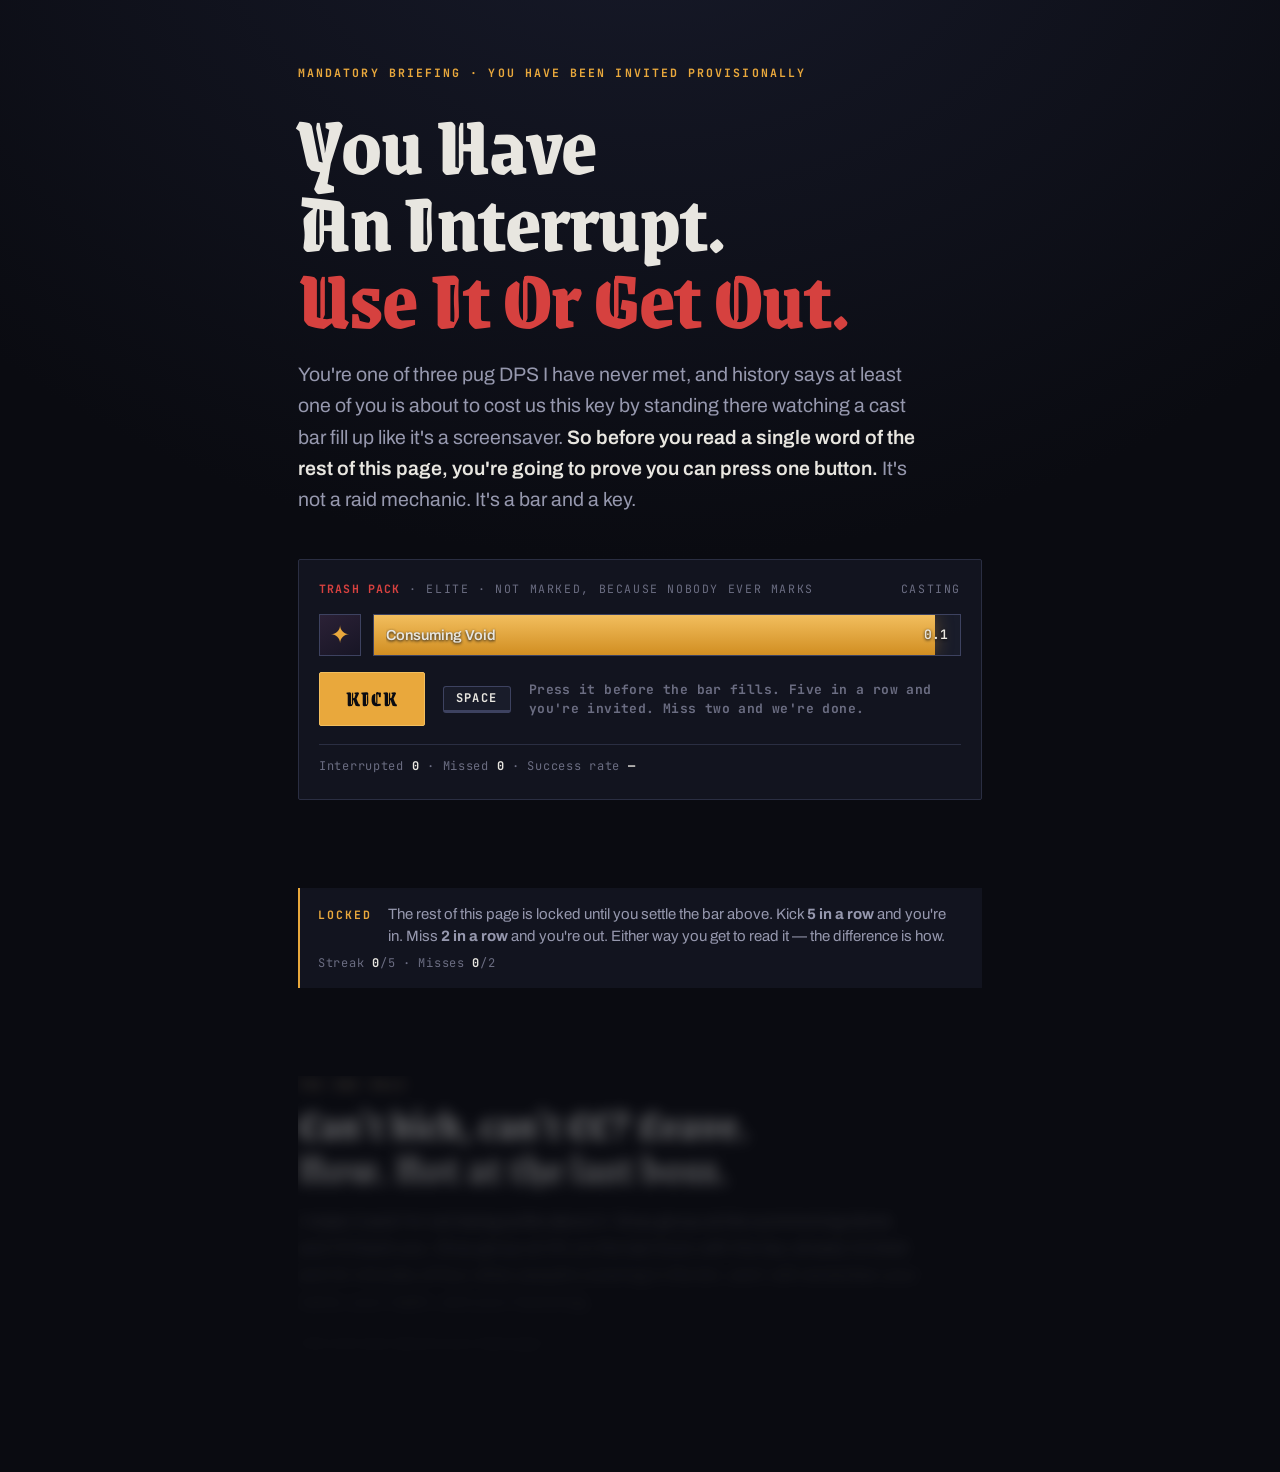
==== commit 8200e013: "Level select, bez preklapanja, glasniji teleport Nakon 5 kickova otvara se level select s tri kartic" ====
--- a/kick/index.html
+++ b/kick/index.html
@@ -694,6 +694,11 @@
     border-color:#C79BF0;
     box-shadow:0 0 0 2px rgba(199,155,240,.35), 0 0 60px rgba(160,90,240,.55);
   }
+  /* in horror the bar is display only (Space kicks it), so it must never
+     swallow a click meant for a small bar drifting under it */
+  body.horror .sim{pointer-events:none}
+  #bigone{pointer-events:none}
+
   body.horror .sim-foot,
   body.horror .tally{display:none}
   body.horror .hud{border-top:none;padding-top:6px;margin-top:0}
@@ -1289,6 +1294,109 @@
     mask-image:linear-gradient(#000 15%, transparent 95%);
   }
 
+  /* ---------- level select ---------- */
+  .levels[hidden]{display:none}
+  .levels{
+    margin-top:clamp(22px,4vw,32px);
+    animation:lvIn .7s cubic-bezier(.2,.8,.25,1) both;
+  }
+  @keyframes lvIn{from{opacity:0;transform:translateY(16px)}to{opacity:1;transform:none}}
+
+  .lv-head{display:flex;flex-direction:column;gap:.4em;margin-bottom:18px}
+  .lv-grid{
+    display:grid;
+    grid-template-columns:repeat(auto-fit,minmax(210px,1fr));
+    gap:12px;
+  }
+  .lv{
+    --c:var(--amber);
+    position:relative;
+    display:flex;
+    flex-direction:column;
+    align-items:flex-start;
+    gap:7px;
+    padding:20px 18px 18px;
+    text-align:left;
+    background:linear-gradient(165deg, rgba(255,255,255,.035), rgba(255,255,255,0) 60%), var(--panel);
+    border:1px solid var(--line-hot);
+    border-radius:2px;
+    color:inherit;
+    font:inherit;
+    cursor:pointer;
+    overflow:hidden;
+    transition:transform .25s cubic-bezier(.2,.8,.25,1), border-color .25s ease, box-shadow .25s ease;
+  }
+  .lv::after{
+    content:"";
+    position:absolute;
+    left:0;right:0;bottom:0;
+    height:3px;
+    background:var(--c);
+    opacity:.65;
+    transition:opacity .25s ease, box-shadow .25s ease;
+  }
+  .lv:hover,.lv:focus-visible{
+    transform:translateY(-4px);
+    border-color:var(--c);
+    box-shadow:0 12px 34px rgba(0,0,0,.5);
+    outline:none;
+  }
+  .lv:hover::after,.lv:focus-visible::after{opacity:1;box-shadow:0 0 22px var(--c)}
+
+  .lv-no{
+    font-family:var(--display);
+    font-weight:800;
+    font-size:13px;
+    letter-spacing:.24em;
+    color:var(--c);
+  }
+  .lv-name{
+    font-family:var(--display);
+    font-weight:800;
+    font-size:clamp(26px,4vw,34px);
+    line-height:1;
+    color:var(--text);
+  }
+  .lv-desc{font-size:14px;line-height:1.45;color:var(--dim);flex:1 1 auto}
+  .lv-meta{
+    font-family:var(--mono);
+    font-size:10px;
+    letter-spacing:.14em;
+    text-transform:uppercase;
+    color:var(--dimmer);
+  }
+  .lv-cta{
+    margin-top:8px;
+    font-family:var(--mono);
+    font-size:11px;
+    font-weight:700;
+    letter-spacing:.16em;
+    text-transform:uppercase;
+    color:var(--c);
+  }
+  .lv:hover .lv-cta{color:var(--text)}
+
+  .lv-1{--c:var(--amber)}
+  .lv-2{--c:var(--red)}
+  .lv-3{
+    --c:#B98CE8;
+    border-color:#6A3FA8;
+    background:
+      radial-gradient(120% 100% at 50% 120%, rgba(160,90,240,.22), rgba(160,90,240,0) 70%),
+      linear-gradient(165deg, rgba(255,255,255,.04), rgba(255,255,255,0) 60%),
+      var(--panel);
+    animation:lvGlow 2.8s ease-in-out infinite;
+  }
+  @keyframes lvGlow{
+    0%,100%{box-shadow:0 0 0 rgba(160,90,240,0), 0 0 26px rgba(160,90,240,.28)}
+    50%{box-shadow:0 0 0 1px rgba(185,140,232,.5), 0 0 54px rgba(160,90,240,.62)}
+  }
+  .lv-3 .lv-name{
+    color:#E7D2FF;
+    text-shadow:0 0 26px rgba(160,90,240,.6);
+  }
+  .lv-3::after{opacity:1;box-shadow:0 0 26px #B98CE8}
+
   /* ---------- the rule ---------- */
   .rule-body{max-width:62ch}
   .rule-body p{color:var(--dim)}
@@ -1540,9 +1648,6 @@
       <div class="sim-foot">
         <button class="kick-btn" id="kickBtn" type="button">KICK</button>
         <kbd>SPACE</kbd>
-        <button class="chal-btn" id="chalStart" type="button">Challenge · 10 casts</button>
-        <button class="ultra-btn" id="ultraStart" type="button">Ultra · 15 casts</button>
-        <button class="horror-btn" id="horrorStart" type="button">Horror</button>
         <span class="verdict" id="verdict">Press it before the bar fills. Five in a row and you're invited. Miss two and we're done.</span>
       </div>
 
@@ -1556,6 +1661,36 @@
     <span class="gate-text" id="gateText">The rest of this page is locked until you settle the bar above. Kick <strong>5 in a row</strong> and you're in. Miss <strong>2 in a row</strong> and you're out. Either way you get to read it — the difference is how.</span>
     <span class="gate-prog" id="gateProg">Streak <b>0</b>/5 · Misses <b>0</b>/2</span>
   </div>
+
+  <section class="levels" id="levels" hidden>
+    <div class="lv-head">
+      <p class="eyebrow">You're in. Now pick something worse.</p>
+      <h2>Difficulty.</h2>
+    </div>
+    <div class="lv-grid">
+      <button class="lv lv-1" id="chalStart" type="button">
+        <span class="lv-no">I</span>
+        <span class="lv-name">Challenge</span>
+        <span class="lv-desc">Ten casts at random intervals. It times every kick in milliseconds and one miss ends the run.</span>
+        <span class="lv-meta">Reaction test · 10 casts</span>
+        <span class="lv-cta">Start →</span>
+      </button>
+      <button class="lv lv-2" id="ultraStart" type="button">
+        <span class="lv-no">II</span>
+        <span class="lv-name">Ultra</span>
+        <span class="lv-desc">Fifteen casts, far shorter. The icon flares before each one. Blood, screen tearing, and an interrupt cooldown if you panic.</span>
+        <span class="lv-meta">Prediction · 15 casts</span>
+        <span class="lv-cta">Start →</span>
+      </button>
+      <button class="lv lv-3" id="horrorStart" type="button">
+        <span class="lv-no">III</span>
+        <span class="lv-name">Horror</span>
+        <span class="lv-desc">Four stages. Mouse and keyboard at the same time, mages that blink out of your click, allies you must not touch, and something watching.</span>
+        <span class="lv-meta">Endurance · one heart</span>
+        <span class="lv-cta">Enter →</span>
+      </button>
+    </div>
+  </section>
 
   <div class="gated locked" id="gated" aria-hidden="true">
 
@@ -2194,9 +2329,38 @@
 
     var BAR_H = 56;
 
+    // the whole viewport is fair game — the big bar is avoided wherever it currently sits
+    function floorOf(vh){ return vh - BAR_H - 16; }
+
     function boxHit(x, y, w, a, pad){
       return !(x + w < a.left - pad || x > a.right + pad ||
                y + BAR_H < a.top - pad || y > a.bottom + pad);
+    }
+
+    // shove a bar clear of the big bar along whichever axis needs least movement
+    function pushOut(r, a, vw, vh){
+      if (!a || !boxHit(r.x, r.y, r.w, a, 12)) return;
+      var pad = 14;
+      var up    = (r.y + BAR_H) - (a.top - pad);      // move up by this much
+      var down  = (a.bottom + pad) - r.y;
+      var left  = (r.x + r.w) - (a.left - pad);
+      var right = (a.right + pad) - r.x;
+
+      var floorY = floorOf(vh);
+      var canUp    = (r.y - up)    >= TOP_CLEAR;
+      var canDown  = (r.y + down)  <= floorY;
+      var canLeft  = (r.x - left)  >= 8;
+      var canRight = (r.x + right) <= vw - r.w - 8;
+
+      var best = null;
+      if (canUp)    best = { d:up,    ax:'y', v:r.y - up };
+      if (canDown  && (!best || down  < best.d)) best = { d:down,  ax:'y', v:r.y + down };
+      if (canLeft  && (!best || left  < best.d)) best = { d:left,  ax:'x', v:r.x - left };
+      if (canRight && (!best || right < best.d)) best = { d:right, ax:'x', v:r.x + right };
+      if (!best) best = { ax:'x', v: (a.left > vw / 2) ? 8 : vw - r.w - 8 };  // last resort: a side
+
+      if (best.ax === 'y'){ r.y = best.v; if ((best.v < r.y) === (r.vy < 0)) r.vy *= -1; }
+      else { r.x = best.v; r.vx *= -1; }
     }
 
     // live rect of the pinned bar — it moves, so this is read fresh
@@ -2220,7 +2384,7 @@
     }
 
     function place(r, vw, vh){
-      var maxY = vh - clearPx - 52;
+      var maxY = floorOf(vh);
       var bestX = r.x, bestY = r.y, found = false;
       for (var k = 0; k < 40; k++){
         var nx = 20 + Math.random() * Math.max(vw - r.w - 40, 10);
@@ -2243,7 +2407,7 @@
       for (var i = 0; i < n; i++){
         var b = el('div', 'mbar');
         b.style.width = bw + 'px';
-        var maxY0 = vh - clearPx - 52;
+        var maxY0 = floorOf(vh);
         var x = 20 + Math.random() * Math.max(vw - bw - 40, 10);
         var y = TOP_CLEAR + Math.random() * Math.max(maxY0 - TOP_CLEAR, 10);
 
@@ -2339,7 +2503,7 @@
         r.e.classList.remove('blink');
         void r.e.offsetWidth;
         r.e.classList.add('blink');
-        Sfx.play('tp', 1, 0.45);
+        Sfx.play('tp', 1, 0.9);
         return;
       }
 
@@ -2348,7 +2512,7 @@
         r.left--;
         var vw2 = window.innerWidth, vh2 = window.innerHeight;
         r.x = Math.max(12, Math.min(vw2 - r.w - 12, vw2 - r.x - r.w));
-        r.y = Math.max(TOP_CLEAR, Math.min(vh2 - clearPx - 52, vh2 - r.y - 90));
+        r.y = Math.max(TOP_CLEAR, Math.min(floorOf(vh2), vh2 - r.y - 90));
         r.vx *= -1; r.vy *= -1;
         r.zoomUntil = performance.now() + 620;
         r.e.classList.add('bubbled');
@@ -2389,17 +2553,17 @@
 
         if (!reduce && now > r.zoomUntil){
           r.x += r.vx * dt; r.y += r.vy * dt;
-          var floorY = vh - clearPx - 52;
+          var floorY = floorOf(vh);
           if (r.x < 8 || r.x > vw - r.w - 8) r.vx *= -1;
           if (r.y < TOP_CLEAR || r.y > floorY) r.vy *= -1;
           if (r.y > floorY) r.y = floorY;
           if (r.y < TOP_CLEAR) r.y = TOP_CLEAR;
 
-          // the pinned bar moves in later stages — never drift on top of it
-          if (liveSim && boxHit(r.x, r.y, r.w, liveSim, 12)){
-            r.y = Math.max(TOP_CLEAR, liveSim.top - BAR_H - 14);
-            if (r.vy > 0) r.vy *= -1;
-          }
+          pushOut(r, liveSim, vw, vh);
+          r.e.style.transform = 'translate(' + r.x.toFixed(1) + 'px,' + r.y.toFixed(1) + 'px)';
+        } else if (liveSim && boxHit(r.x, r.y, r.w, liveSim, 12)){
+          // even parked bars get shoved clear if the big bar wanders onto them
+          pushOut(r, liveSim, vw, vh);
           r.e.style.transform = 'translate(' + r.x.toFixed(1) + 'px,' + r.y.toFixed(1) + 'px)';
         }
 
@@ -2441,7 +2605,49 @@
         r.fill.style.width = (p * 100).toFixed(1) + '%';
         r.tm.textContent = ((r.dur - el2) / 1000).toFixed(1);
       }
+
+      separate(vw, vh, liveSim);
       rafH = requestAnimationFrame(tick);
+    }
+
+    function clampBar(r, vw, vh){
+      r.x = Math.max(8, Math.min(vw - r.w - 8, r.x));
+      r.y = Math.max(TOP_CLEAR, Math.min(floorOf(vh), r.y));
+    }
+
+    // small bars must never sit on each other either — a few passes per frame
+    // converges much faster than one, and it runs every frame anyway
+    function separate(vw, vh, liveSim){
+      if (reduce) return;
+      for (var pass = 0; pass < 3; pass++) sepPass(vw, vh, liveSim);
+    }
+
+    function sepPass(vw, vh, liveSim){
+      for (var i = 0; i < bars.length; i++){
+        var A = bars[i];
+        if (A.done || performance.now() < A.zoomUntil) continue;
+        for (var j = i + 1; j < bars.length; j++){
+          var B = bars[j];
+          if (B.done || performance.now() < B.zoomUntil) continue;
+          if (!boxHit(A.x, A.y, A.w, { left:B.x, right:B.x + B.w, top:B.y, bottom:B.y + BAR_H }, 10)) continue;
+
+          var ox = Math.min(A.x + A.w - B.x, B.x + B.w - A.x) + 8;
+          var oy = Math.min(A.y + BAR_H - B.y, B.y + BAR_H - A.y) + 8;
+          if (ox < oy){
+            var sx = (A.x < B.x) ? 1 : -1;
+            A.x -= sx * ox / 2; B.x += sx * ox / 2;
+            A.vx *= -1; B.vx *= -1;
+          } else {
+            var sy = (A.y < B.y) ? 1 : -1;
+            A.y -= sy * oy / 2; B.y += sy * oy / 2;
+            A.vy *= -1; B.vy *= -1;
+          }
+          clampBar(A, vw, vh); clampBar(B, vw, vh);
+          pushOut(A, liveSim, vw, vh); pushOut(B, liveSim, vw, vh);
+          A.e.style.transform = 'translate(' + A.x.toFixed(1) + 'px,' + A.y.toFixed(1) + 'px)';
+          B.e.style.transform = 'translate(' + B.x.toFixed(1) + 'px,' + B.y.toFixed(1) + 'px)';
+        }
+      }
     }
 
     return {
@@ -2628,7 +2834,8 @@
       gate    = document.getElementById('gate'),
       gateLabel = document.getElementById('gateLabel'),
       gateText  = document.getElementById('gateText'),
-      gateProg  = document.getElementById('gateProg');
+      gateProg  = document.getElementById('gateProg'),
+      levelsEl  = document.getElementById('levels');
 
   var unlocked = false;
 
@@ -2728,6 +2935,11 @@
     return {t:'Survived.', c:'mid', s:'All ' + total + ', averaging ' + ms + 'ms. You never missed, but at that speed you are relying on long casts to save you.'};
   }
 
+  function lvLabel(btn, txt){
+    var e = btn.querySelector('.lv-cta');
+    if (e) e.textContent = txt; else btn.textContent = txt;
+  }
+
   function startRun(which){
     clearTimers();
     chalEl.classList.remove('on');
@@ -2745,11 +2957,11 @@
     hpEl.classList.add('on');
     hpEl.querySelector('.hp-label').innerHTML = '1 HP<span>one cast kills you</span>';
 
-    chalStart.textContent = which === 'challenge' ? 'Abort challenge' : 'Challenge · 10 casts';
+    lvLabel(chalStart, which === 'challenge' ? 'Abort ✕' : 'Start →');
     chalStart.classList.toggle('on', which === 'challenge');
-    ultraStart.textContent = which === 'ultra' ? 'Abort ultra' : 'Ultra · 15 casts';
+    lvLabel(ultraStart, which === 'ultra' ? 'Abort ✕' : 'Start →');
     ultraStart.classList.toggle('on', which === 'ultra');
-    horrorStart.textContent = which === 'horror' ? 'Abort horror' : 'Horror';
+    lvLabel(horrorStart, which === 'horror' ? 'Abort ✕' : 'Enter →');
     horrorStart.classList.toggle('on', which === 'horror');
     chalStart.blur(); ultraStart.blur(); horrorStart.blur();
 
@@ -3273,11 +3485,11 @@
 
   function endRunUi(){
     mode = 'gate';
-    chalStart.textContent = 'Challenge · 10 casts';
+    lvLabel(chalStart, 'Start →');
     chalStart.classList.remove('on');
-    ultraStart.textContent = 'Ultra · 15 casts';
+    lvLabel(ultraStart, 'Start →');
     ultraStart.classList.remove('on');
-    horrorStart.textContent = 'Horror';
+    lvLabel(horrorStart, 'Enter →');
     horrorStart.classList.remove('on');
     document.body.classList.remove('ultra');
     document.body.classList.remove('horror');
@@ -3616,6 +3828,7 @@
 
   function unlock(msg, label){
     loop = false;
+    levelsEl.hidden = false;
     gated.classList.remove('locked');
     gated.removeAttribute('aria-hidden');
     gate.classList.add('done');
@@ -3624,7 +3837,7 @@
     unlocked = true;
     setTally();
     setTimeout(function(){
-      gate.scrollIntoView({behavior:'smooth', block:'start'});
+      (levelsEl || gate).scrollIntoView({behavior:'smooth', block:'center'});
     }, 350);
   }
 
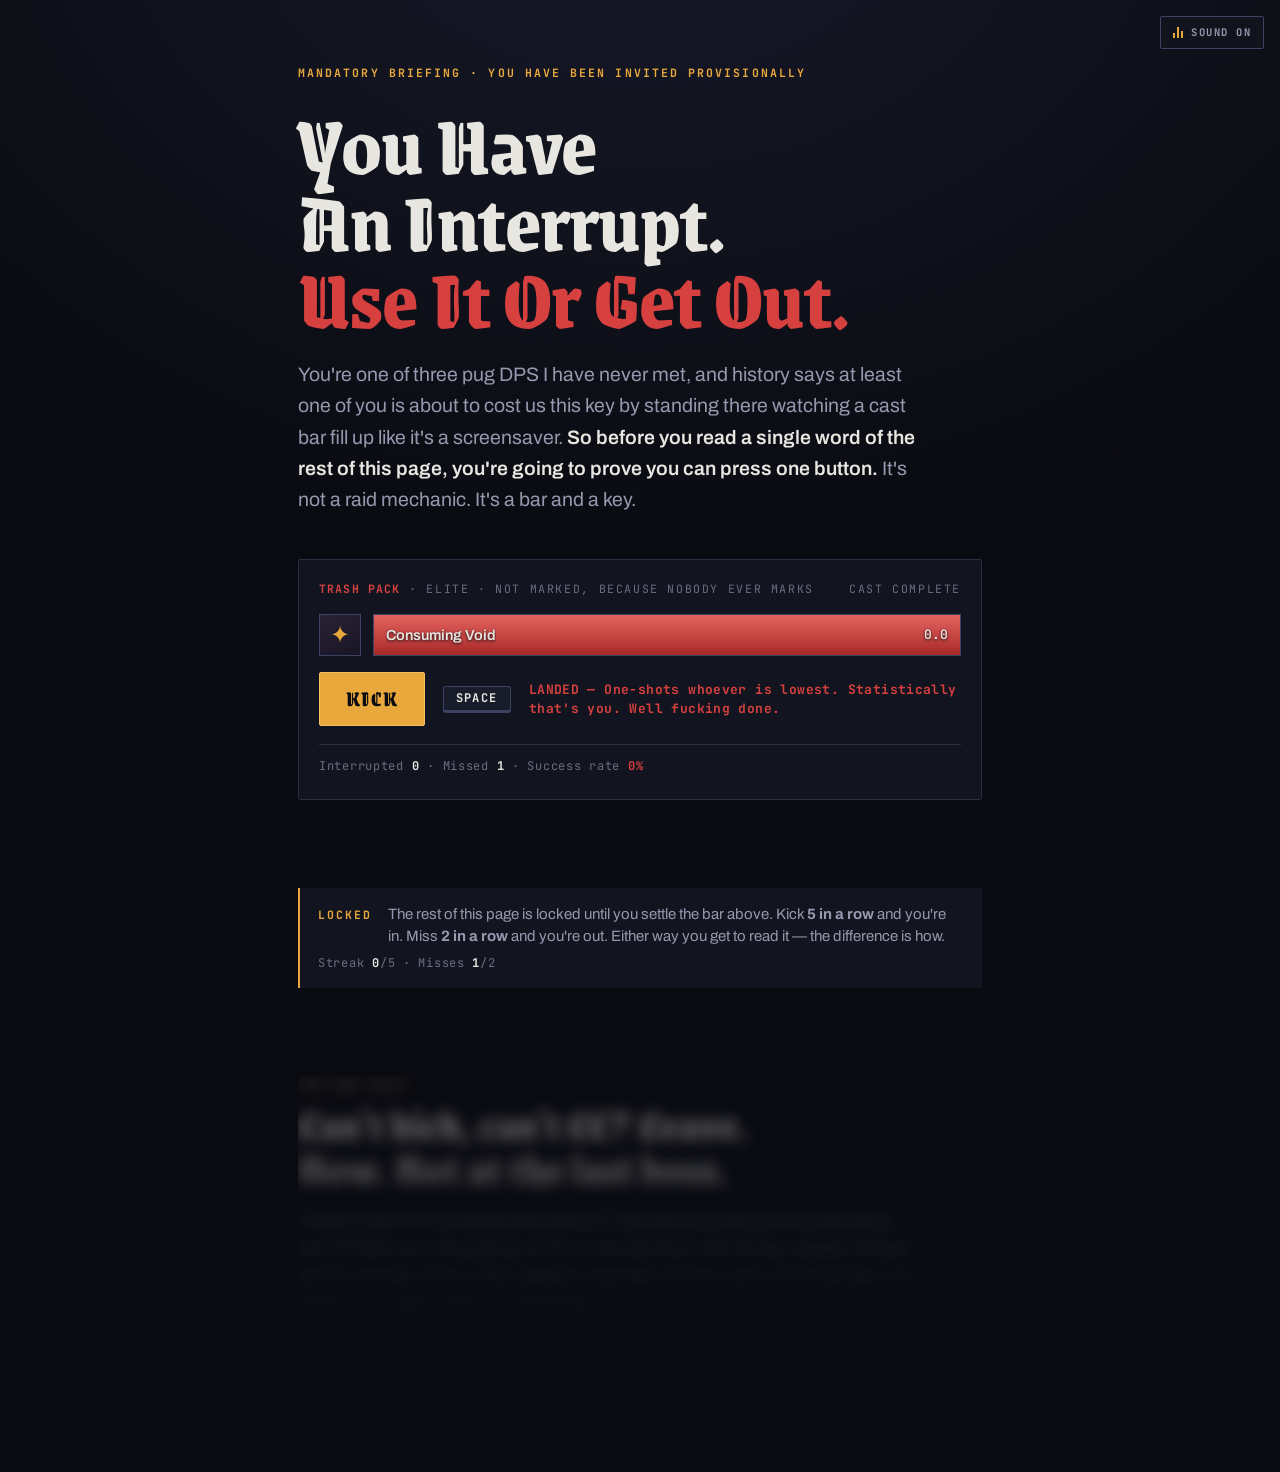
==== commit 45aca8b5: "Pozadinska glazba na cijeloj stranici + mute + korumpiran horror opis Monkeys Spinning Monkeys vrti " ====
--- a/kick/index.html
+++ b/kick/index.html
@@ -1084,6 +1084,40 @@
     letter-spacing:.13em;
     white-space:nowrap;
   }
+
+  /* ---------- master mute ---------- */
+  #mute{
+    position:fixed;
+    top:16px;right:16px;
+    z-index:75;
+    display:flex;
+    align-items:center;
+    gap:8px;
+    padding:8px 12px 9px;
+    font-family:var(--mono);
+    font-size:10.5px;
+    font-weight:700;
+    letter-spacing:.14em;
+    text-transform:uppercase;
+    color:var(--dim);
+    background:rgba(18,20,31,.9);
+    border:1px solid var(--line-hot);
+    border-radius:2px;
+    cursor:pointer;
+    transition:color .2s ease, border-color .2s ease;
+  }
+  #mute:hover{color:var(--text);border-color:var(--amber)}
+  #mute:focus-visible{outline:2px solid var(--amber);outline-offset:3px}
+  #mute .eq{display:flex;align-items:flex-end;gap:2px;height:12px}
+  #mute .eq i{
+    display:block;width:2px;background:var(--amber);
+    animation:eq .9s ease-in-out infinite;
+  }
+  #mute .eq i:nth-child(1){height:5px;animation-delay:0s}
+  #mute .eq i:nth-child(2){height:11px;animation-delay:.15s}
+  #mute .eq i:nth-child(3){height:7px;animation-delay:.3s}
+  @keyframes eq{0%,100%{transform:scaleY(.45)}50%{transform:scaleY(1)}}
+  #mute.off .eq i{animation:none;transform:scaleY(.3);background:var(--dimmer)}
 
   /* ---------- steam-style achievement ---------- */
   #ach{
@@ -1914,6 +1948,7 @@
     <div>KICK OR LEAVE · pre-key briefing v1</div>
     <div><b>You received this link because you are in my group and I have been hurt before.</b></div>
     <div><b>No addons required. No logs will be linked. Press the button.</b></div>
+    <div><b>Music: "Monkeys Spinning Monkeys" — Kevin MacLeod (incompetech.com), licensed under Creative Commons: By Attribution 4.0.</b></div>
   </footer>
 
   </div>
@@ -1966,6 +2001,12 @@
 <div id="mirrors" aria-hidden="true"><div class="mhint" id="mhint"></div></div>
 
 <audio id="hsong" src="shrine.mp3" preload="none" loop></audio>
+<audio id="bgsong" src="bg.mp3" preload="auto" loop></audio>
+
+<button id="mute" type="button" aria-label="Toggle sound">
+  <span class="eq" aria-hidden="true"><i></i><i></i><i></i></span>
+  <span id="muteTxt">Sound on</span>
+</button>
 
 <div id="ach" role="status" aria-live="polite">
   <div class="ach-ico">🦵</div>
@@ -2837,7 +2878,7 @@
       gateProg  = document.getElementById('gateProg'),
       levelsEl  = document.getElementById('levels');
 
-  var unlocked = false;
+  var unlocked = false, muted = false, bgSuspended = false;
 
   /* ---- challenge mode ---- */
   var chalEl    = document.getElementById('chal'),
@@ -2865,6 +2906,9 @@
       hBackBtn    = document.getElementById('hBack'),
       hCountEl    = document.getElementById('hCount'),
       song        = document.getElementById('hsong'),
+      bg          = document.getElementById('bgsong'),
+      muteBtn     = document.getElementById('mute'),
+      muteTxt     = document.getElementById('muteTxt'),
       hpEl        = document.getElementById('hp'),
       wipeEl     = document.getElementById('wipe'),
       wipeAgain  = document.getElementById('wipeAgain'),
@@ -3516,6 +3560,8 @@
     hudEl.hidden = true;
     document.getElementById('phaseBanner').classList.remove('on');
     stopSong();
+    bgSuspended = false;
+    playBg();
     Chaos.stop();
     Void.stop();
     Horror.clear();
@@ -3950,11 +3996,15 @@
   // audio needs a user gesture before it will play at all
   document.addEventListener('pointerdown', function armOnce(){
     Sfx.arm();
+    playBg();
     document.removeEventListener('pointerdown', armOnce);
   }, true);
+
+  muteBtn.addEventListener('click', function(){ setMuted(!muted); });
   document.addEventListener('keydown', function armKey(e){
     if (e.code !== 'Space' && e.key !== ' ') return;
     Sfx.arm();
+    playBg();
     document.removeEventListener('keydown', armKey, true);
   }, true);
 
@@ -3984,6 +4034,8 @@
     introEl.classList.add('on');
     hStartBtn.focus();
     Sfx.arm();
+    bgSuspended = true;
+    stopBg();
     playSong();
     // the heart is introduced in the middle, then takes its corner
     hpEl.classList.remove('dead');
@@ -3998,6 +4050,7 @@
   }
 
   function playSong(){
+    if (muted) return;
     try {
       song.volume = 0.5;
       if (!song.paused) return;
@@ -4008,6 +4061,30 @@
 
   function stopSong(){
     try { song.pause(); song.currentTime = 0; } catch (e){}
+  }
+
+  /* the page has its own loop; horror takes the stereo off it */
+  function playBg(){
+    if (muted || bgSuspended) return;
+    try {
+      bg.volume = 0.3;
+      if (!bg.paused) return;
+      var p = bg.play();
+      if (p && p.catch) p.catch(function(){});
+    } catch (e){}
+  }
+
+  function stopBg(){
+    try { bg.pause(); } catch (e){}
+  }
+
+  function setMuted(v){
+    muted = v;
+    muteBtn.classList.toggle('off', muted);
+    muteTxt.textContent = muted ? 'Sound off' : 'Sound on';
+    if (muted){ stopBg(); stopSong(); }
+    else if (bgSuspended) playSong();
+    else playBg();
   }
 
   function beginCountdown(withSong){
@@ -4043,7 +4120,9 @@
   });
   hStartBtn.addEventListener('click', function(){ beginCountdown(true); });
   hQuietBtn.addEventListener('click', function(){ beginCountdown(false); });
-  hBackBtn.addEventListener('click', function(){ hideIntro(); stopSong(); });
+  hBackBtn.addEventListener('click', function(){
+    hideIntro(); stopSong(); bgSuspended = false; playBg();
+  });
   voidAgain.addEventListener('click', function(){
     voidEnd.classList.remove('on');
     chCloseAnd(function(){ stopSim('Ready when you are.'); showIntro(); });
@@ -4090,6 +4169,14 @@
     kick();
   });
 
+  (function(){
+    var d = horrorStart.querySelector('.lv-desc');
+    if (!d) return;
+    var real = d.textContent;
+    d.textContent = corrupt(real, 3);
+    setInterval(function(){ d.textContent = corrupt(real, 3); }, 2600);
+  })();
+
   setTally();
   beginCast();
 
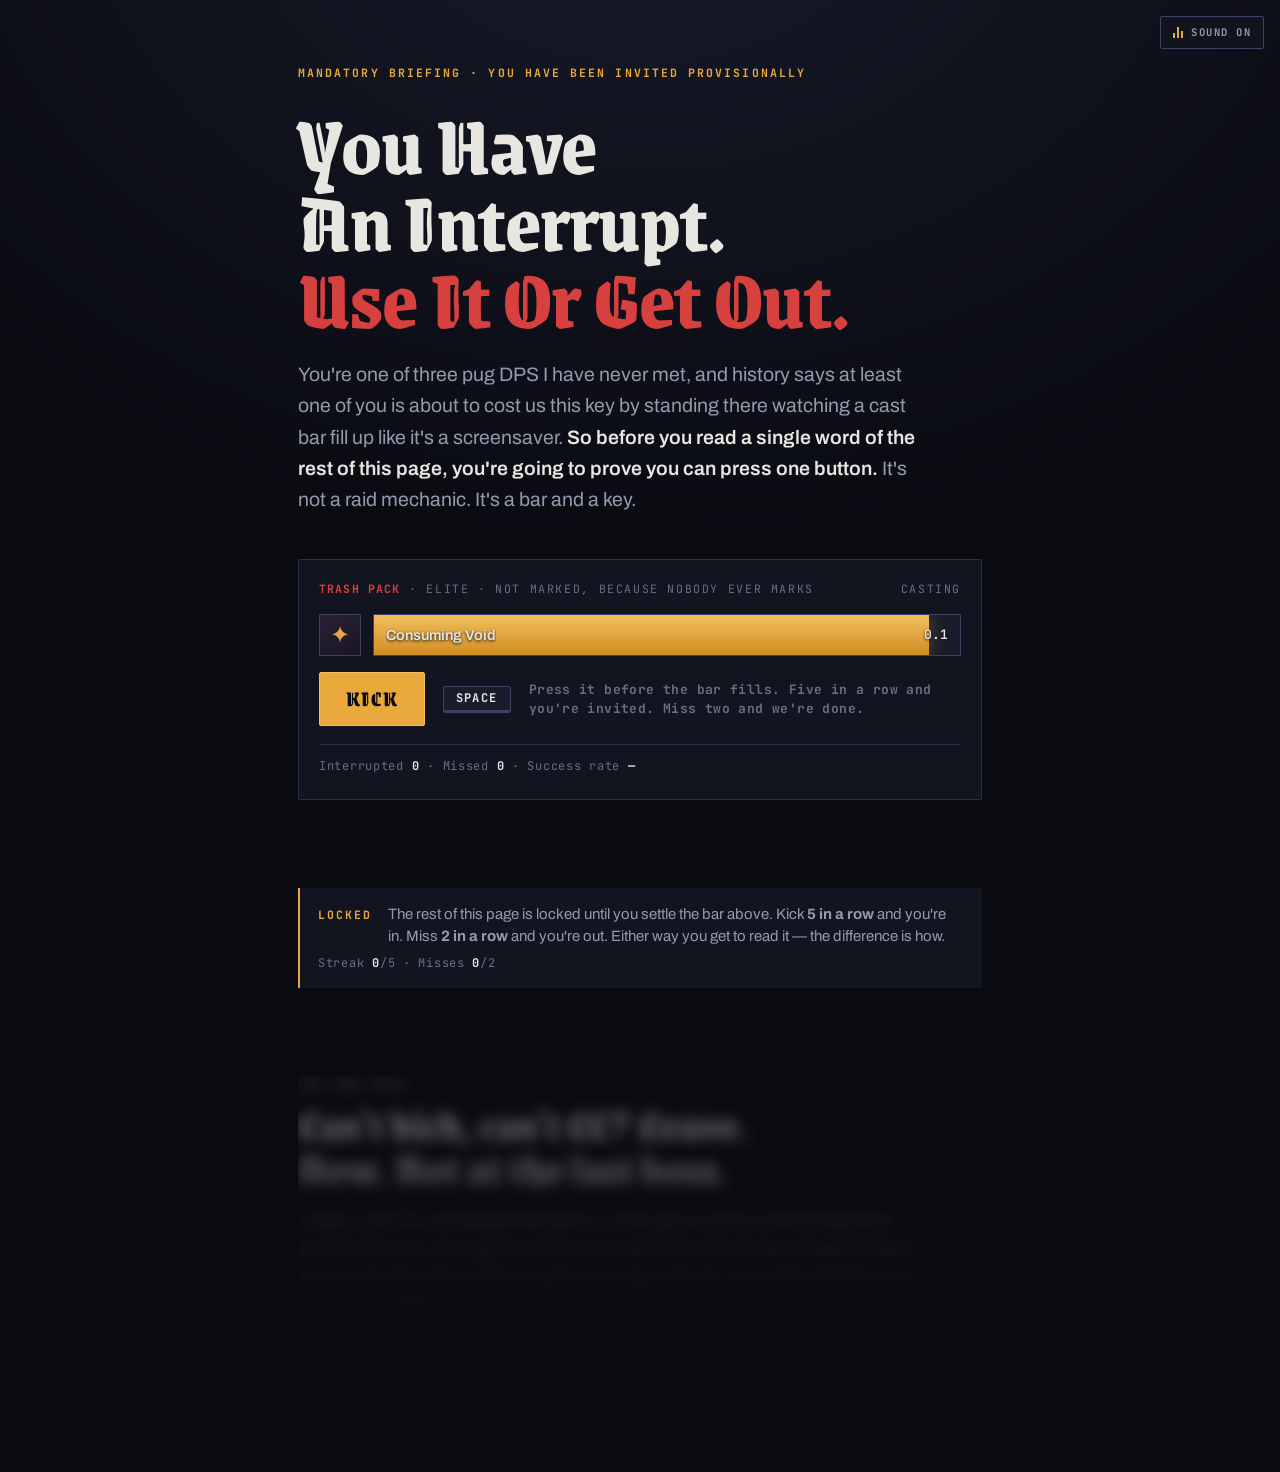
==== commit 9d436651: "Srce se skriva kad izadjes iz horrora, makni broj etapa iz opisa Back out s horror intro ekrana nije" ====
--- a/kick/index.html
+++ b/kick/index.html
@@ -1719,7 +1719,7 @@
       <button class="lv lv-3" id="horrorStart" type="button">
         <span class="lv-no">III</span>
         <span class="lv-name">Horror</span>
-        <span class="lv-desc">Four stages. Mouse and keyboard at the same time, mages that blink out of your click, allies you must not touch, and something watching.</span>
+        <span class="lv-desc">Mouse and keyboard at the same time, mages that blink out of your click, allies you must not touch, and something watching.</span>
         <span class="lv-meta">Endurance · one heart</span>
         <span class="lv-cta">Enter →</span>
       </button>
@@ -3570,7 +3570,7 @@
   function abortRun(){
     clearTimers();
     endRunUi();
-    hpEl.classList.remove('on', 'dead');
+    hpEl.classList.remove('on', 'center', 'front', 'dead');
     streak = 0; missStreak = 0;
     setTally();
     verdict.className = 'verdict';
@@ -3777,7 +3777,7 @@
     chalAgain.blur(); chalClose.blur();
     wipeAgain.blur(); wipeClose.blur();
     voidAgain.blur(); voidClose.blur();
-    hpEl.classList.remove('on', 'dead');
+    hpEl.classList.remove('on', 'center', 'front', 'dead');
     streak = 0; missStreak = 0;
     setTally();
     if (fn) fn(); else stopSim('Run over. Press RUN IT AGAIN for normal casts.');
@@ -4121,7 +4121,10 @@
   hStartBtn.addEventListener('click', function(){ beginCountdown(true); });
   hQuietBtn.addEventListener('click', function(){ beginCountdown(false); });
   hBackBtn.addEventListener('click', function(){
-    hideIntro(); stopSong(); bgSuspended = false; playBg();
+    hideIntro();
+    // the heart is only introduced for a run — backing out takes it away again
+    hpEl.classList.remove('on', 'center', 'front', 'dead');
+    stopSong(); bgSuspended = false; playBg();
   });
   voidAgain.addEventListener('click', function(){
     voidEnd.classList.remove('on');
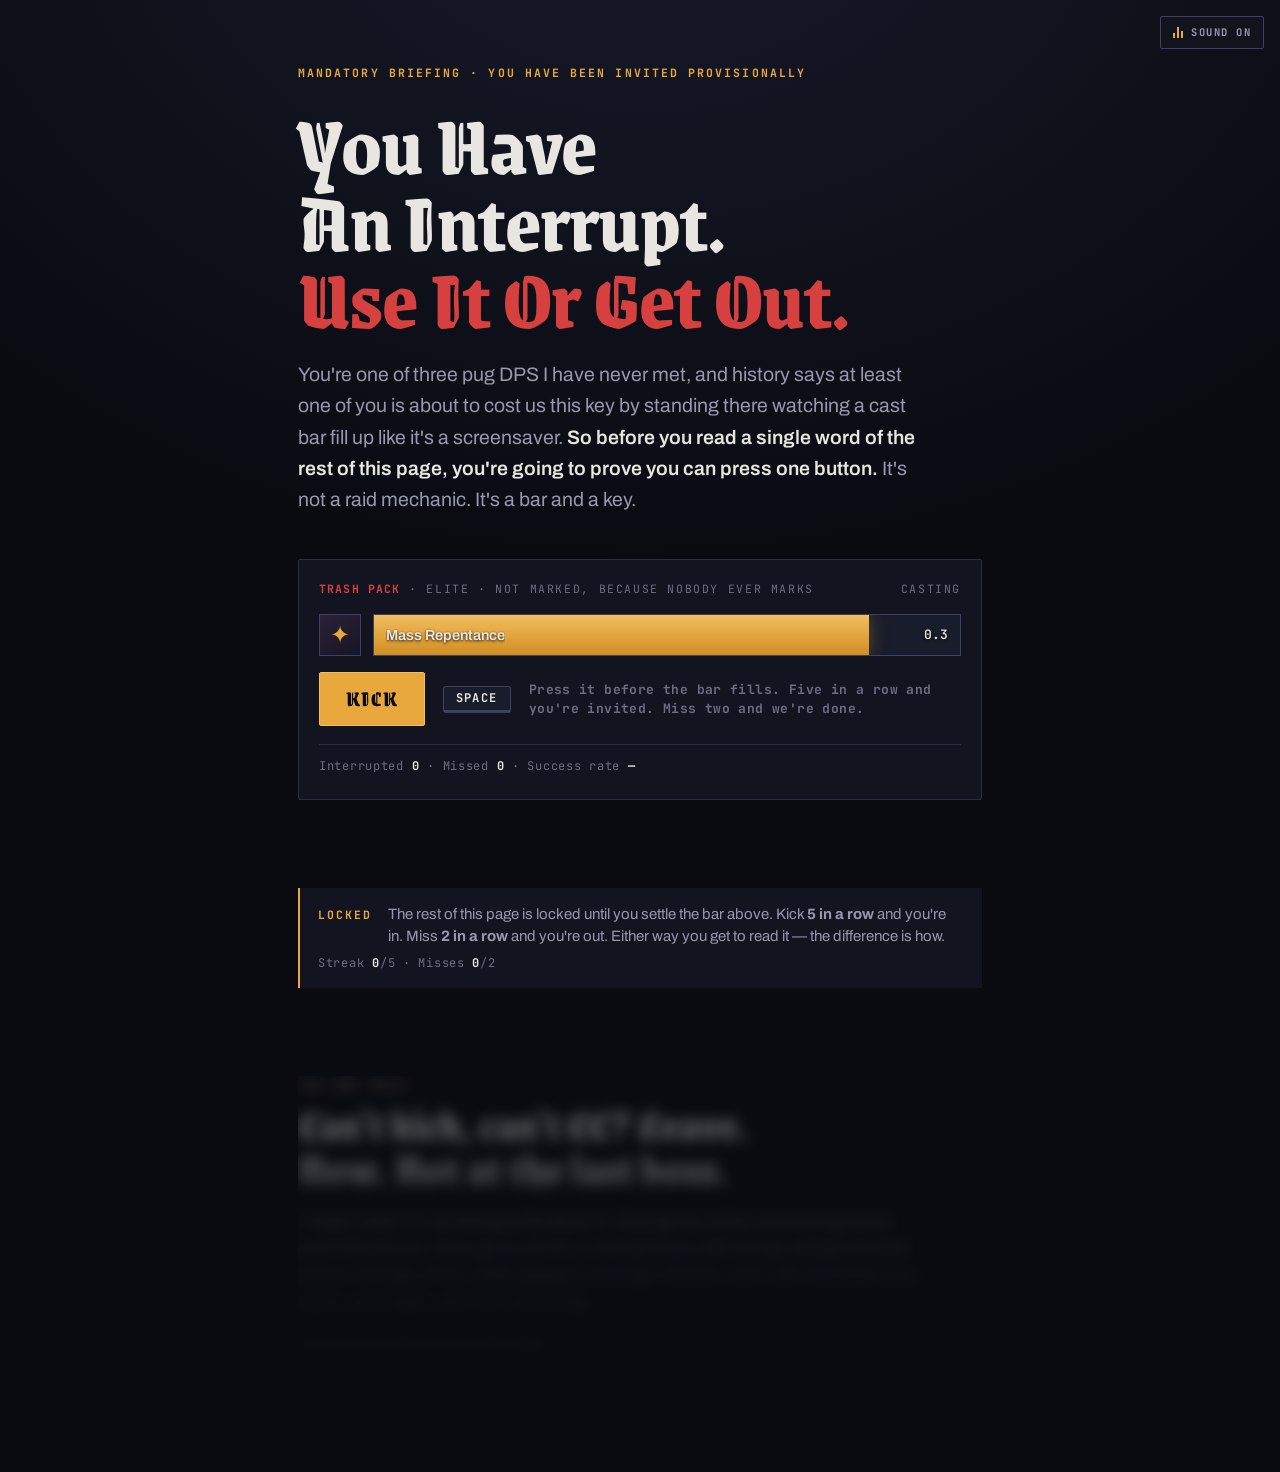
==== commit 75ab9108: "Zakljucaj izbornik i mute gumb dok run traje Level select je bio klikabilan ispod fiksnog game layer" ====
--- a/kick/index.html
+++ b/kick/index.html
@@ -641,6 +641,10 @@
      centred with a margin, not a transform, so the .hit shake stays free */
   /* no scrolling mid-run — you cannot lose the bar */
   html.locked, body.locked{overflow:hidden !important}
+
+  /* the briefing and the level select are inert mid-run: a stray click on
+     them would otherwise start a different mode out from under you */
+  body.locked .page{pointer-events:none}
 
   /* nothing is selectable mid-run: dragging across the briefing while
      you click bars would smear a selection over the whole page */
@@ -1106,7 +1110,10 @@
     cursor:pointer;
     transition:color .2s ease, border-color .2s ease;
   }
+  #mute{transition:opacity .3s ease, color .2s ease, border-color .2s ease}
   #mute:hover{color:var(--text);border-color:var(--amber)}
+  /* out of the way mid-run — a stray click here would kill the music */
+  body.locked #mute{opacity:0;pointer-events:none}
   #mute:focus-visible{outline:2px solid var(--amber);outline-offset:3px}
   #mute .eq{display:flex;align-items:flex-end;gap:2px;height:12px}
   #mute .eq i{
@@ -2985,6 +2992,8 @@
   }
 
   function startRun(which){
+    // a run in progress owns the screen — never let another mode barge in
+    if (mode !== 'gate' && mode !== which) return;
     clearTimers();
     chalEl.classList.remove('on');
     wipeEl.classList.remove('on');
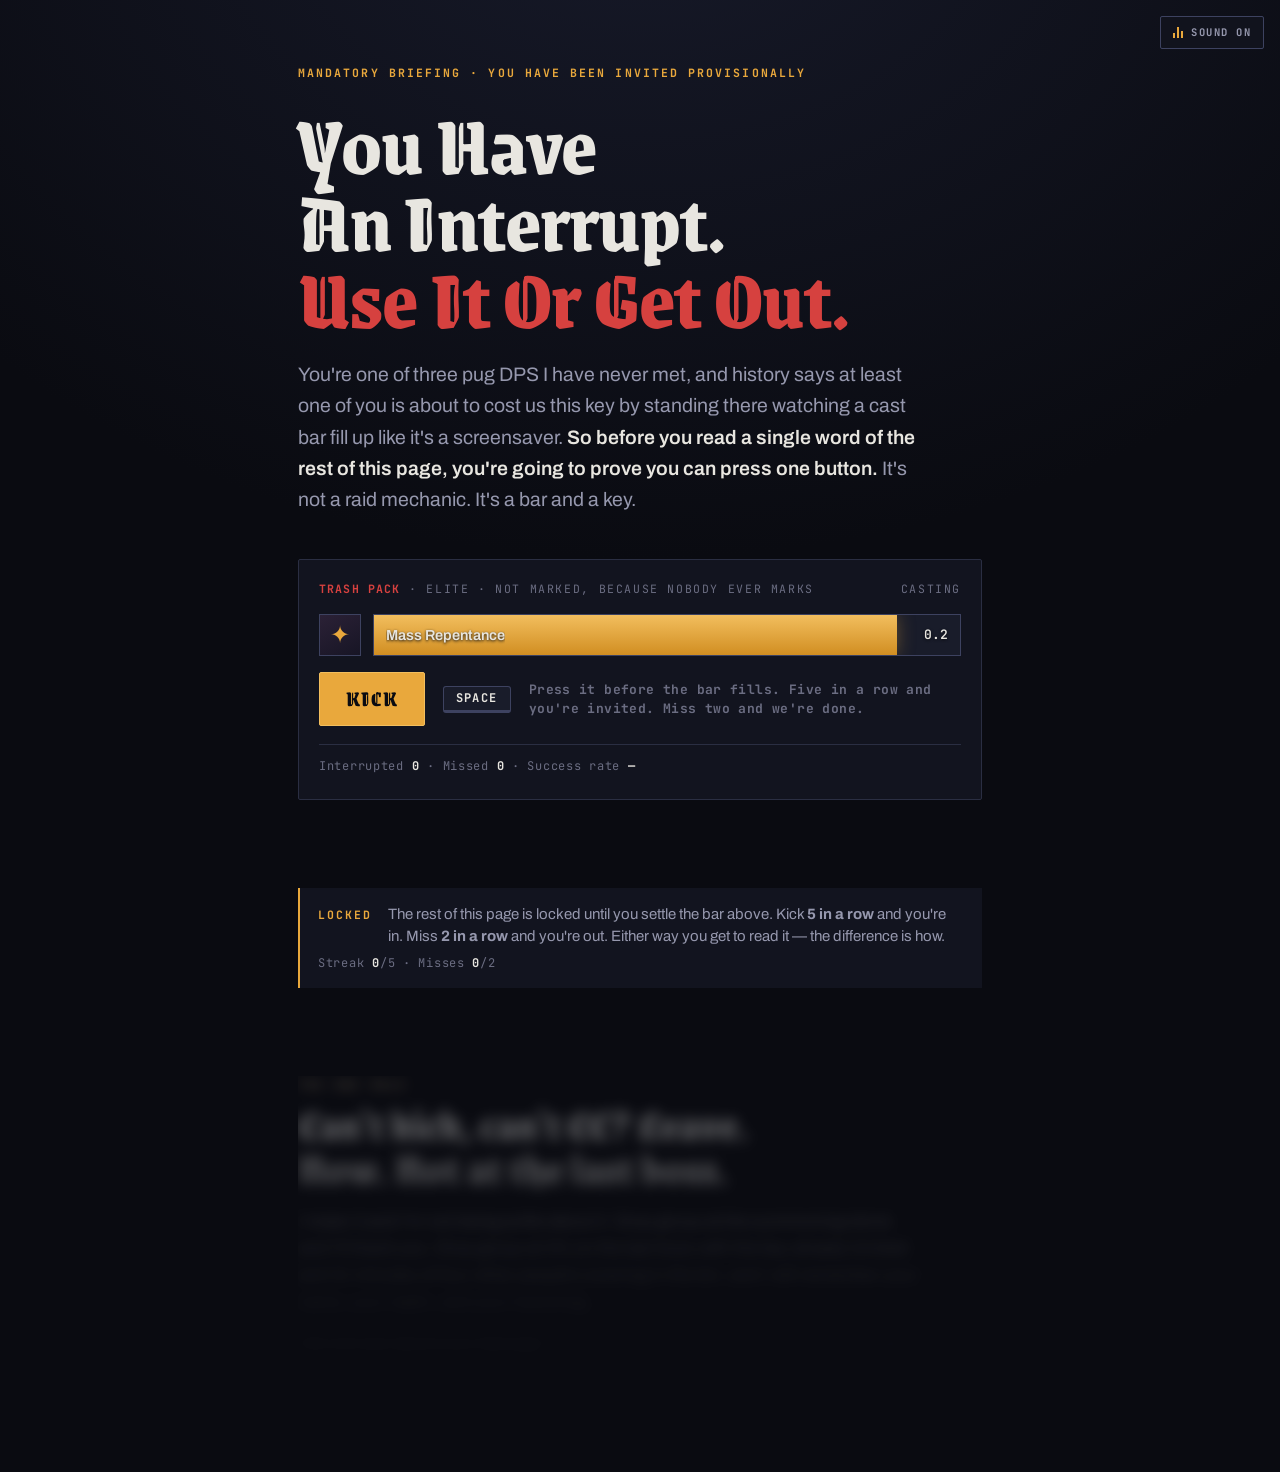
==== commit b6dbea07: "Max 2 crvena bara, Grand Mage uvijek dolazi, magovi tp tocno 2x Cetiri crvena odjednom su bila nerje" ====
--- a/kick/index.html
+++ b/kick/index.html
@@ -2452,6 +2452,7 @@
       var vw = window.innerWidth, vh = window.innerHeight;
       var bw = Math.min(300, Math.max(190, vw * 0.24));
 
+      var redCount = 0;
       for (var i = 0; i < n; i++){
         var b = el('div', 'mbar');
         b.style.width = bw + 'px';
@@ -2480,6 +2481,11 @@
           else if (roll < .44){ kind = 'legend'; secs = 4.8 + Math.random() * 1.4; }
           else if (roll < .74){ kind = 'red';    secs = 1.05 + Math.random() * 0.40; }
           else { kind = 'norm'; secs = 1.95 + Math.random() * 0.55; }
+          // never more than two fast ones at once — four is unreadable
+          if (kind === 'red'){
+            if (redCount >= 2){ kind = 'norm'; secs = 1.95 + Math.random() * 0.55; }
+            else redCount++;
+          }
           b.classList.add('k-' + kind);
         }
         var shielded = (kind === 'friend');
@@ -2501,7 +2507,7 @@
         // mages blink away when you reach for them
         if (mage && !shielded){
           var isGrand = grandOn && i === 0;
-          rec.escapes = isGrand ? 4 : (1 + Math.floor(Math.random() * 2));
+          rec.escapes = isGrand ? 4 : 2;
           rec.escCd = 0;
           b.classList.add(isGrand ? 'grand' : 'mage');
           if (isGrand){
@@ -2509,6 +2515,7 @@
             b.style.width = rec.w + 'px';
             rec.dur = (8.5 + Math.random() * 1.5) * 1000;
             tag.textContent = 'Grand Mage';
+            place(rec, vw, vh);
           }
           b.setAttribute('data-esc', rec.escapes);
         }
@@ -3389,7 +3396,7 @@
     } else if (st === 2){
       cfg = { n: 2 + Math.floor(Math.random() * 2), dMin: 5.2, dMax: 6.6,
               speed: 55 + prog * 70, tpEvery: 0,
-              mage: true, grand: Math.random() < 0.45 };
+              mage: true, grand: true };
     } else {
       cfg = { n: 3 + Math.floor(Math.random() * 2), dMin: 2.0, dMax: 2.6,
               speed: 90 + prog * 90, tpEvery: 2000, tiers: true };
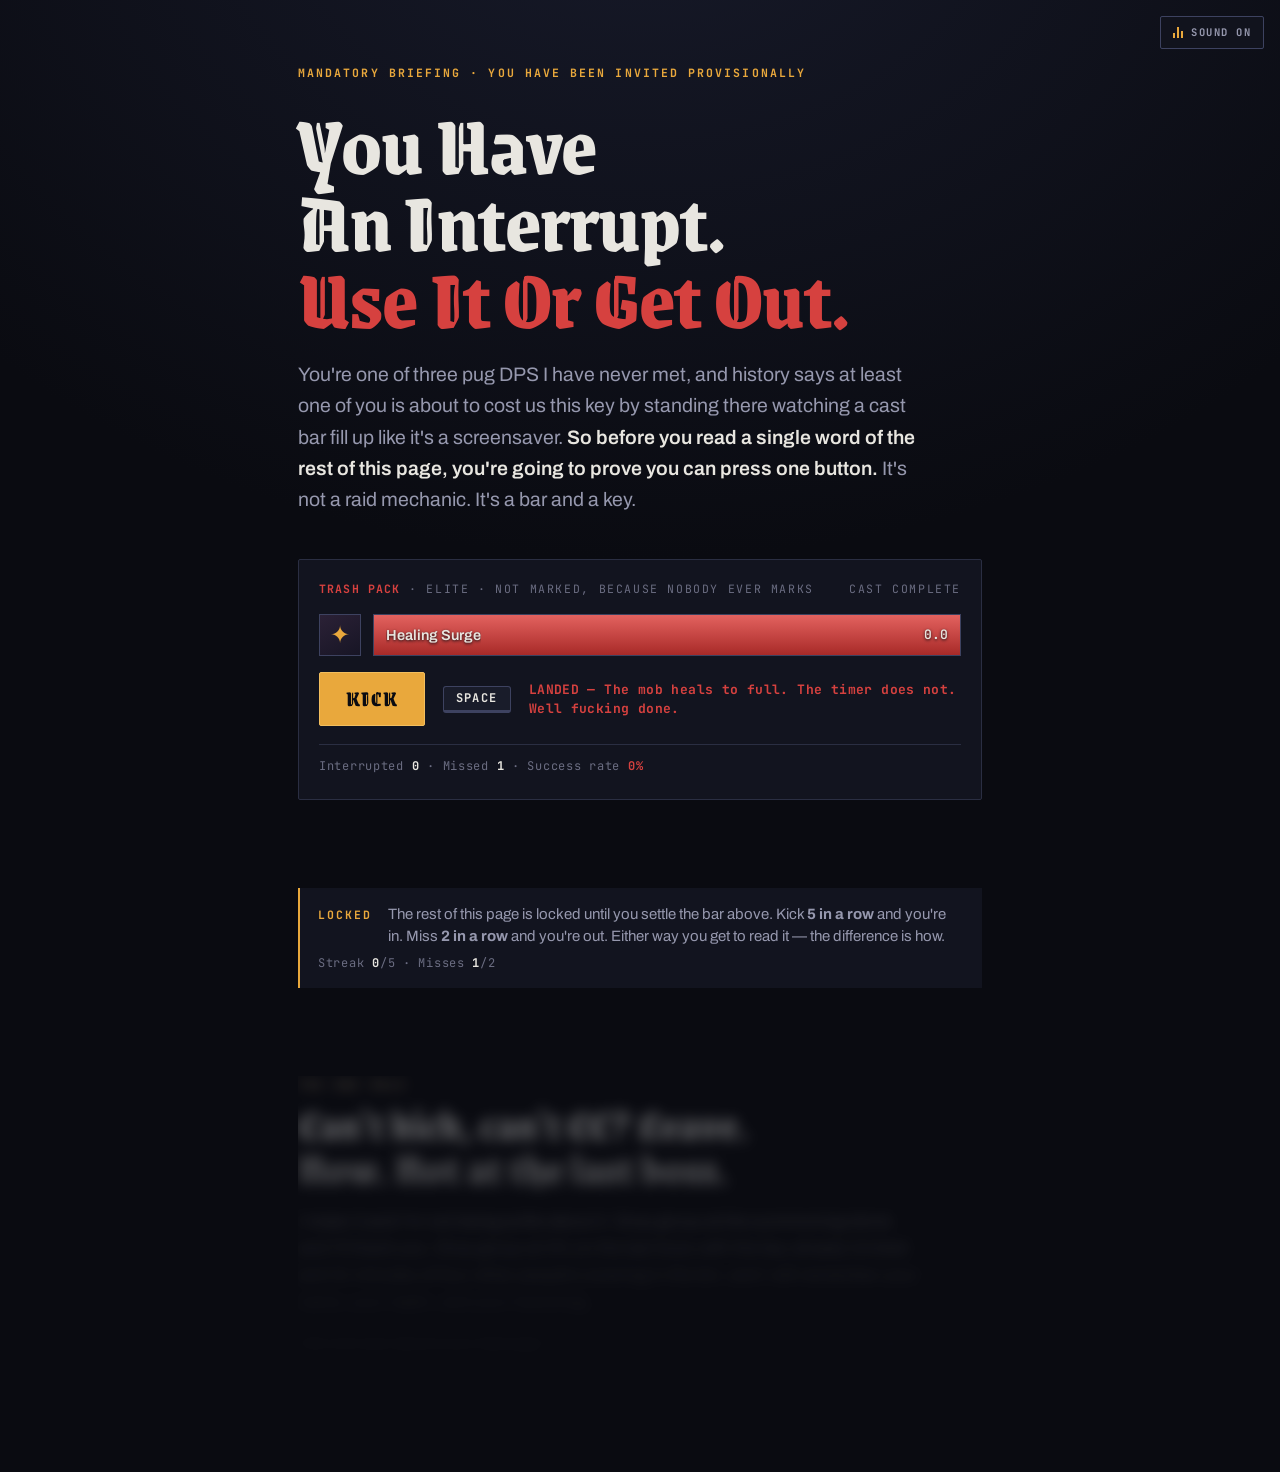
==== commit fa1640e9: "Space preskace najavu etape, Horror kartica ne pulsira u igri Space tijekom bannera preskace ostatak" ====
--- a/kick/index.html
+++ b/kick/index.html
@@ -865,6 +865,16 @@
     margin-left:auto;margin-right:auto;
   }
   .phase-s b{color:#F0C868}
+  .phase-skip{
+    margin-top:26px;
+    font-family:var(--mono);
+    font-size:10px;
+    letter-spacing:.24em;
+    text-transform:uppercase;
+    color:#6B5F82;
+    animation:skipFade 2.4s ease-in-out infinite;
+  }
+  @keyframes skipFade{0%,100%{opacity:.35}50%{opacity:.9}}
 
   .hud{
     display:flex;
@@ -1436,6 +1446,8 @@
     color:#E7D2FF;
     text-shadow:0 0 26px rgba(160,90,240,.6);
   }
+  /* stop pulsing behind the game — it pulls the eye off the bars */
+  body.locked .lv-3{animation:none;box-shadow:none}
   .lv-3::after{opacity:1;box-shadow:0 0 26px #B98CE8}
 
   /* ---------- the rule ---------- */
@@ -2063,7 +2075,8 @@
   <div class="phase-inner">
     <p class="phase-k" id="phaseK"></p>
     <p class="phase-t" id="phaseT">Triage.</p>
-    <p class="phase-s" id="phaseS">Gold bars are <b>immune</b> — kick one and you are done. The rest are ranked: <b>red casts fastest</b>, then yellow, then green. And they teleport now.</p>
+    <p class="phase-s" id="phaseS"></p>
+    <p class="phase-skip">Space to skip</p>
   </div>
 </div>
 
@@ -2935,7 +2948,7 @@
       glyphEl    = document.querySelector('.glyph');
 
   var mode = 'gate', chIdx = 0, chTimes = [], chEarly = 0, chTimer = null;
-  var seqTimer = null, waveTimer = null, hBusy = false;
+  var seqTimer = null, waveTimer = null, hBusy = false, skipFn = null;
   var chTotal = 10, loop = true, gateTimer = null, ultraCdUntil = 0;
 
   /* a transformed ancestor (.page during a dim shift) breaks position:fixed,
@@ -3355,18 +3368,36 @@
 
     pb.classList.add('on');
     var i = 0;
+    var seqStart = performance.now();
+
+    function finish(){
+      skipFn = null;
+      pb.classList.remove('on');
+      hBusy = false;               // the stage is live again
+      if (mode !== 'horror') return;
+      corruptPage(next);
+      if (next === 4){ hFinal(); }
+      else { hWave(); bigSchedule(next === 2 ? 1000 : 1200); }
+    }
+
+    // Space jumps the briefing, but every pending side effect still fires
+    // (the heart is taken here, and skipping must not save it)
+    skipFn = function(){
+      if (performance.now() - seqStart < 600) return;
+      clearTimeout(seqTimer);
+      while (i < seq.length){
+        var b2 = seq[i++];
+        if (b2.act) b2.act();
+      }
+      Void.setDread(next === 2 ? 0.5 : 1);
+      try { song.volume = 0.5; } catch (e){}
+      finish();
+    };
+
     (function step(){
       if (mode !== 'horror') return;
       var b = seq[i++];
-      if (!b){
-        pb.classList.remove('on');
-        hBusy = false;               // the stage is live again
-        if (mode !== 'horror') return;
-        corruptPage(next);
-        if (next === 4){ hFinal(); }
-        else { hWave(); bigSchedule(next === 2 ? 1000 : 1200); }
-        return;
-      }
+      if (!b){ finish(); return; }
       if (b.act) b.act();
       if (b.last){
         Void.setDread(next === 2 ? 0.5 : 1);
@@ -3575,6 +3606,7 @@
     hpEl.classList.remove('front', 'center');
     hudEl.hidden = true;
     document.getElementById('phaseBanner').classList.remove('on');
+    skipFn = null;
     stopSong();
     bgSuspended = false;
     playBg();
@@ -4177,6 +4209,7 @@
     // horror: Space is the only way to kick the big bar, and must never scroll
     if (mode === 'horror'){
       e.preventDefault();
+      if (hBusy){ if (skipFn) skipFn(); return; }
       bigKick();
       return;
     }
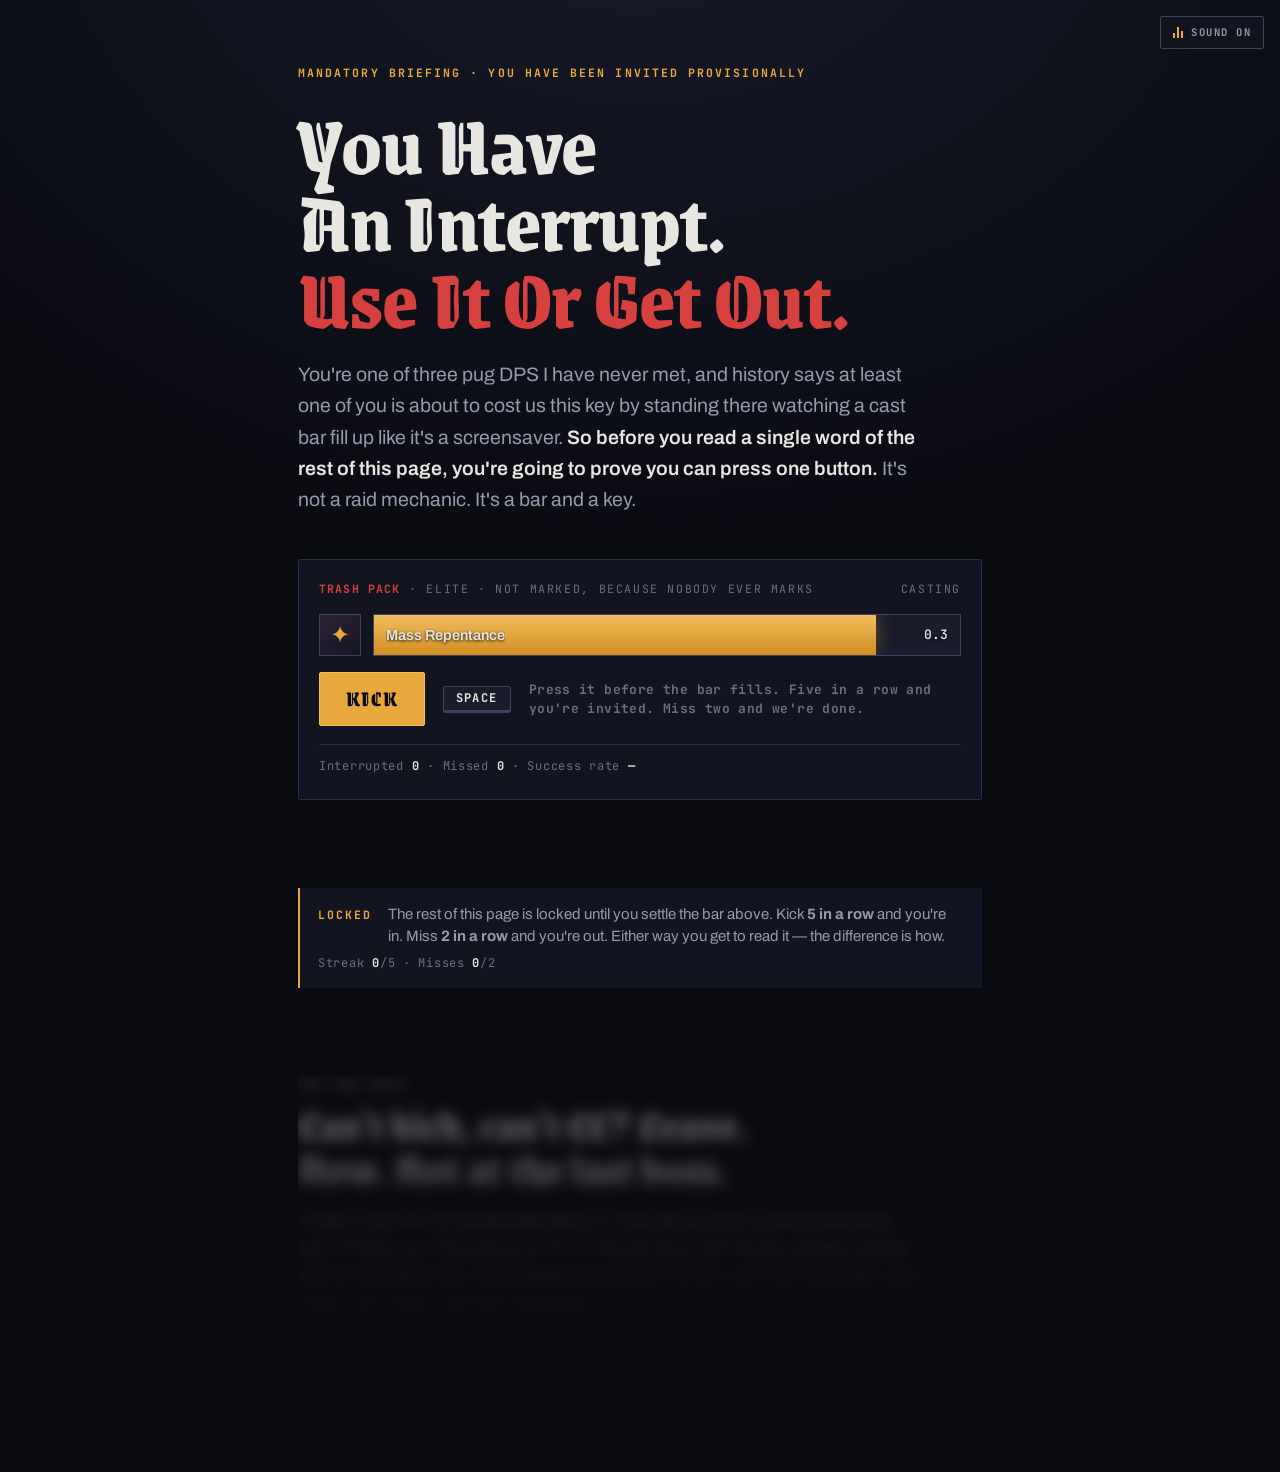
==== commit 9aac89c9: "Bez auto teleportiranja u trecoj etapi Obicni barovi su se teleportirali svakih 2s u trecoj etapi. T" ====
--- a/kick/index.html
+++ b/kick/index.html
@@ -2086,7 +2086,7 @@
     <h2 id="introTitle">It Is Already Casting.</h2>
 
     <ul class="rules">
-      <li><b>Click</b> every small cast bar. They drift, and they teleport.</li>
+      <li><b>Click</b> every small cast bar. They drift, and some do not die on the first click.</li>
       <li><b>Space</b> kicks the big bar in the panel. It casts at the same time.</li>
       <li>It escalates. Twice. You will be told when.</li>
       <li>You get <b>one heart</b>. It buys you exactly one mistake, and you do not get to keep it.</li>
@@ -3429,8 +3429,9 @@
               speed: 55 + prog * 70, tpEvery: 0,
               mage: true, grand: true };
     } else {
+      // no blinking here — teleporting is the mage stage's trick, not this one
       cfg = { n: 3 + Math.floor(Math.random() * 2), dMin: 2.0, dMax: 2.6,
-              speed: 90 + prog * 90, tpEvery: 2000, tiers: true };
+              speed: 90 + prog * 90, tpEvery: 0, tiers: true };
     }
 
     Horror.wave({
